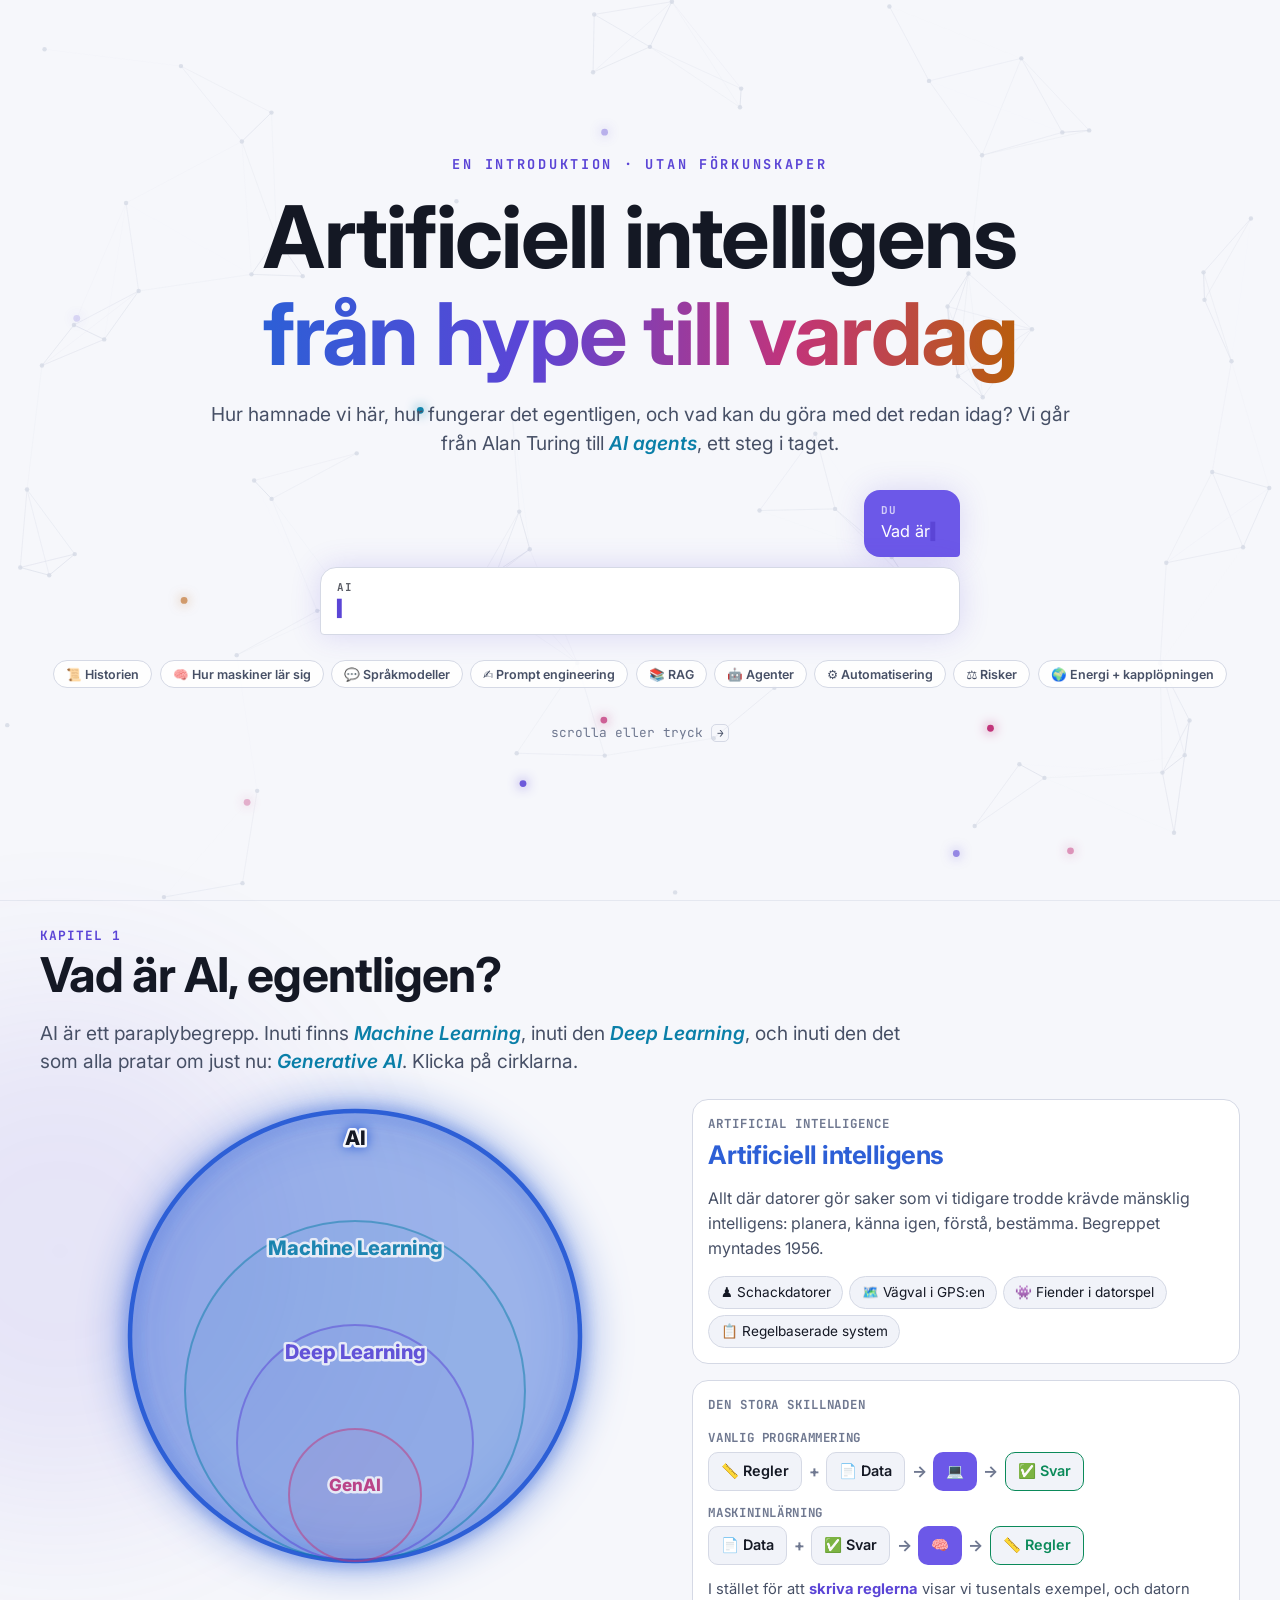
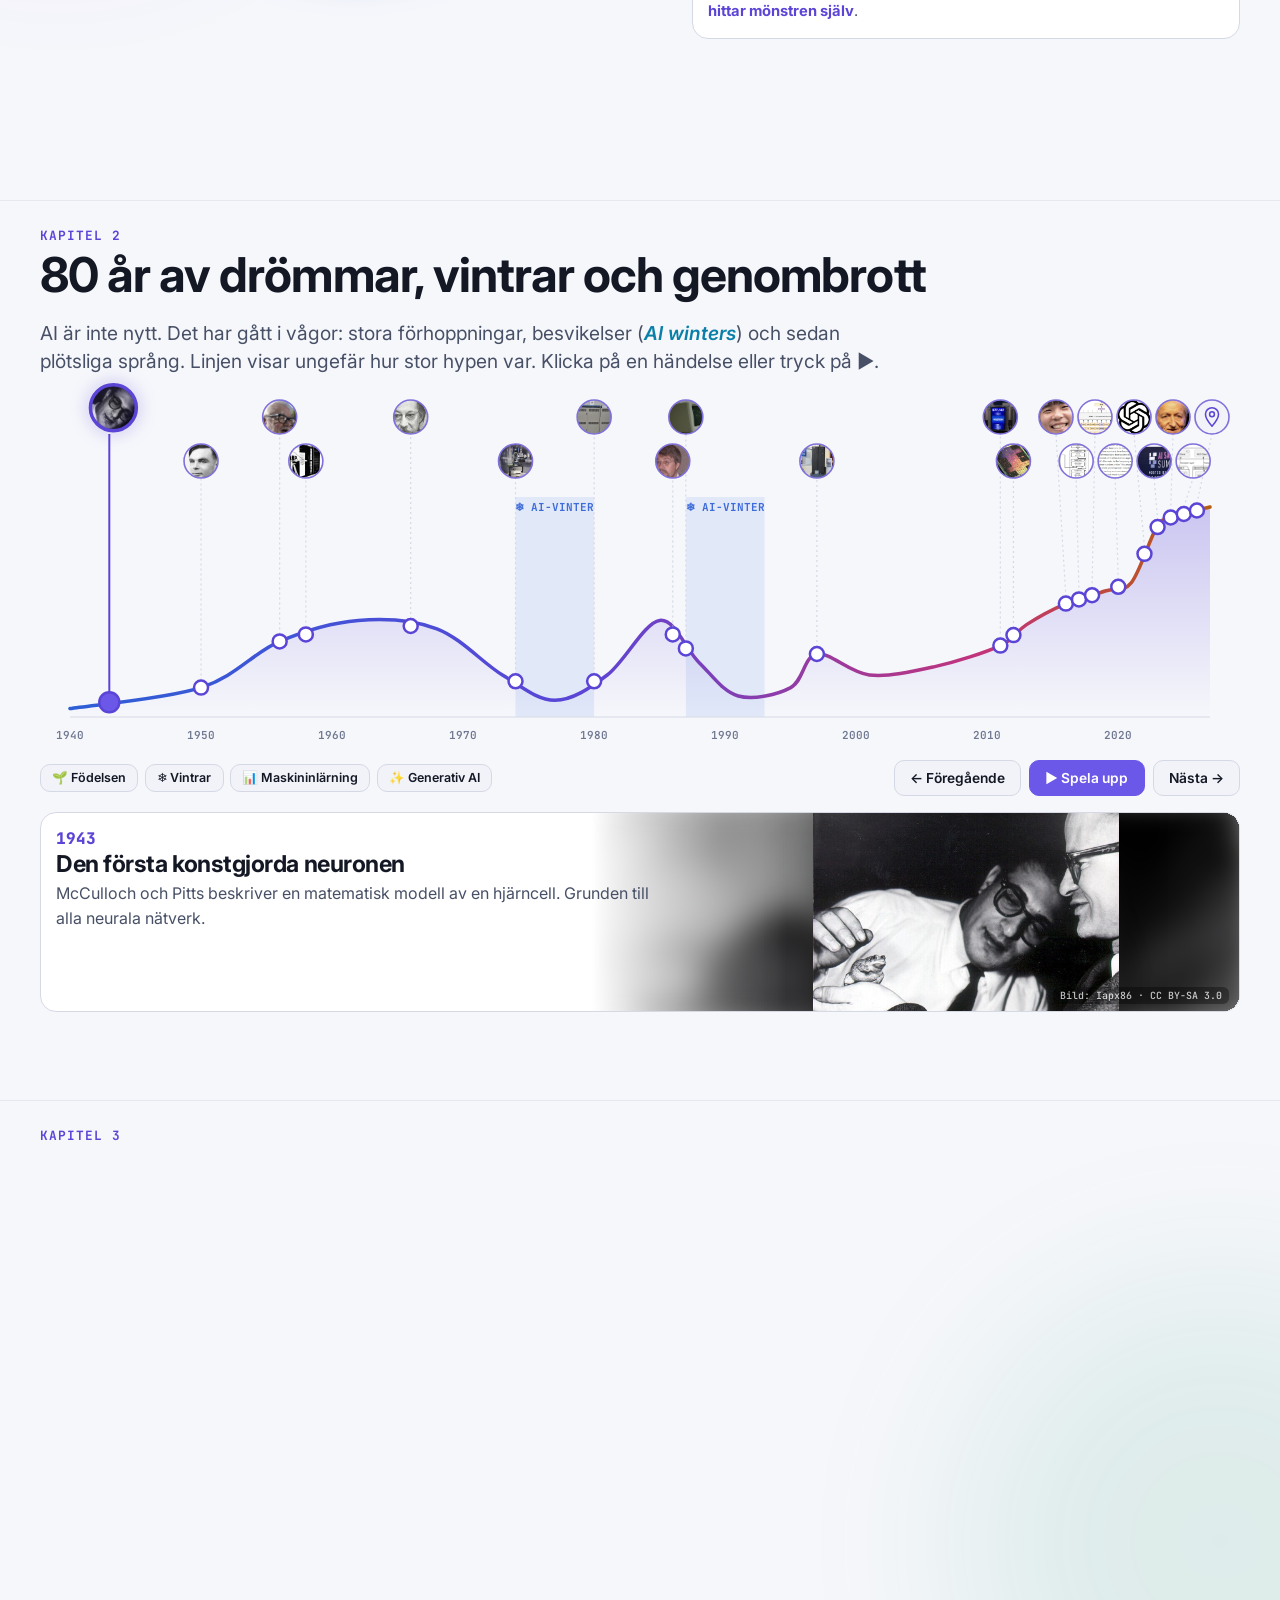
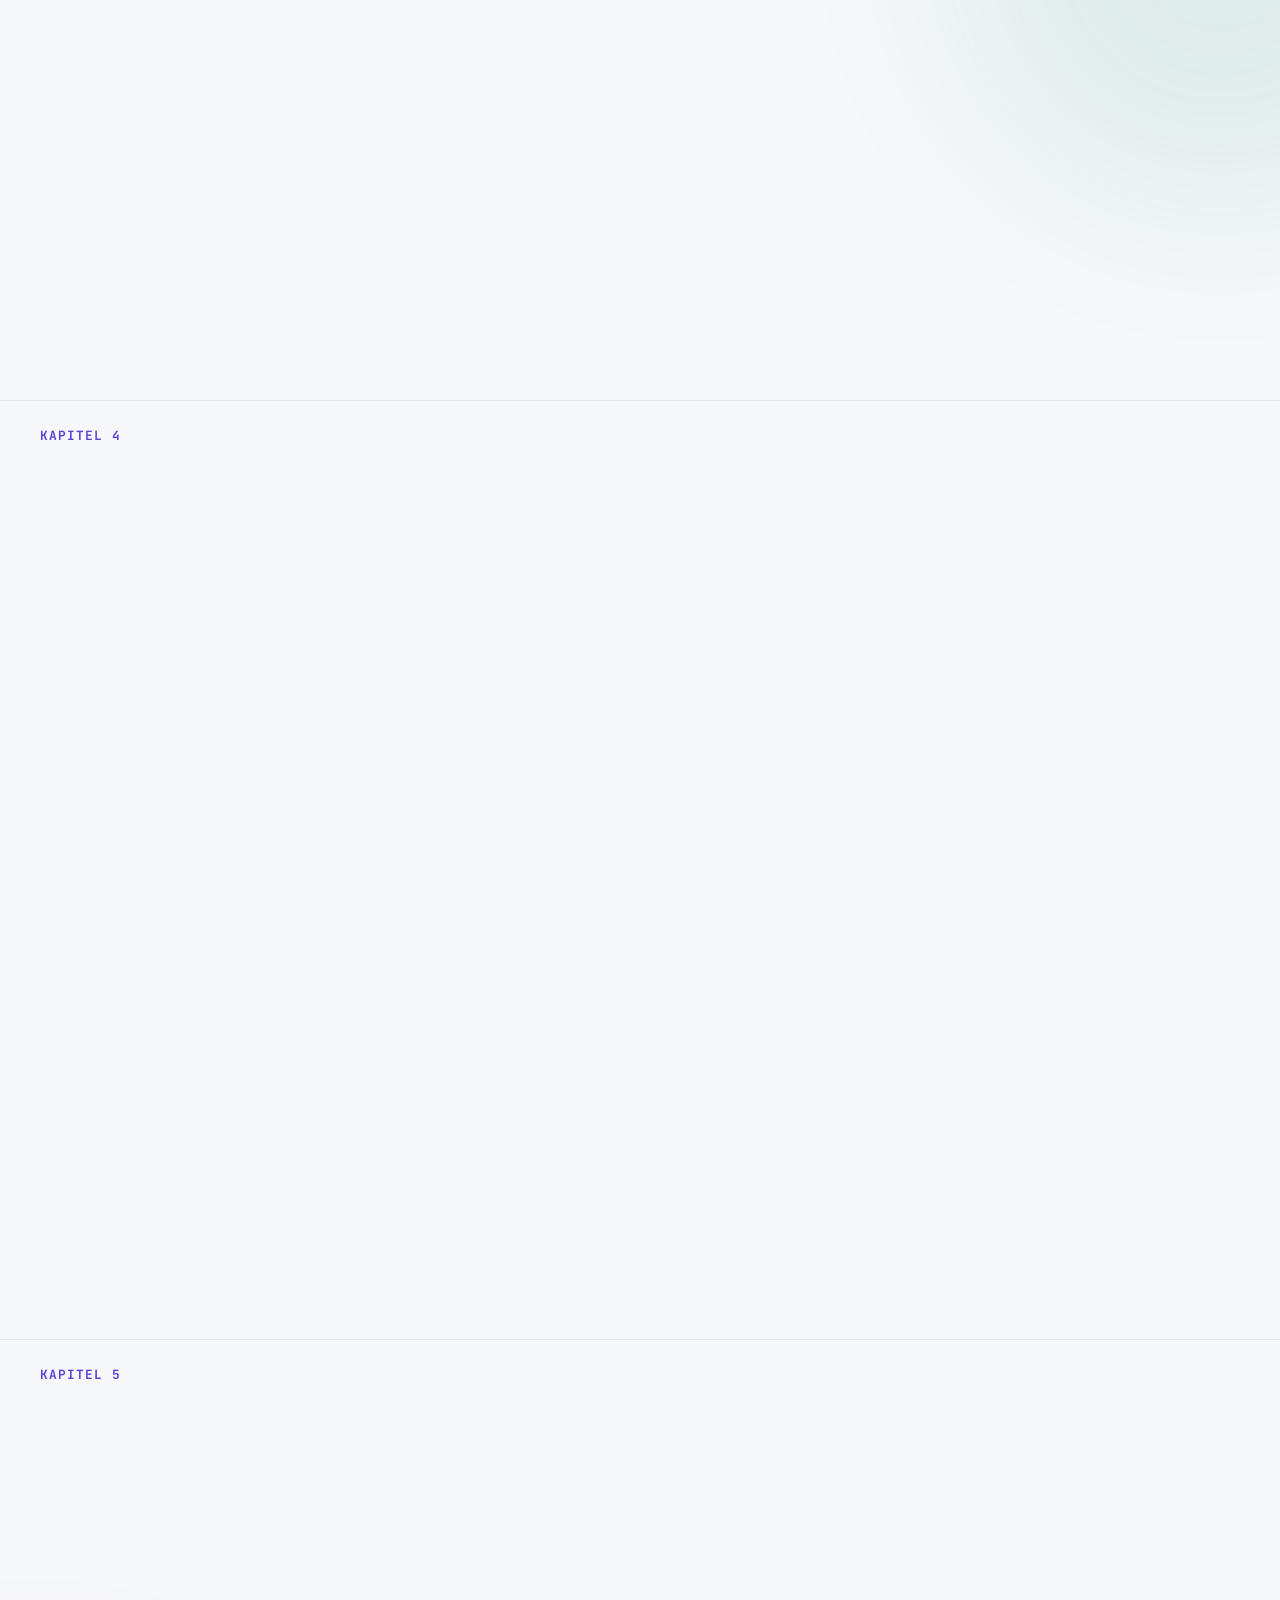
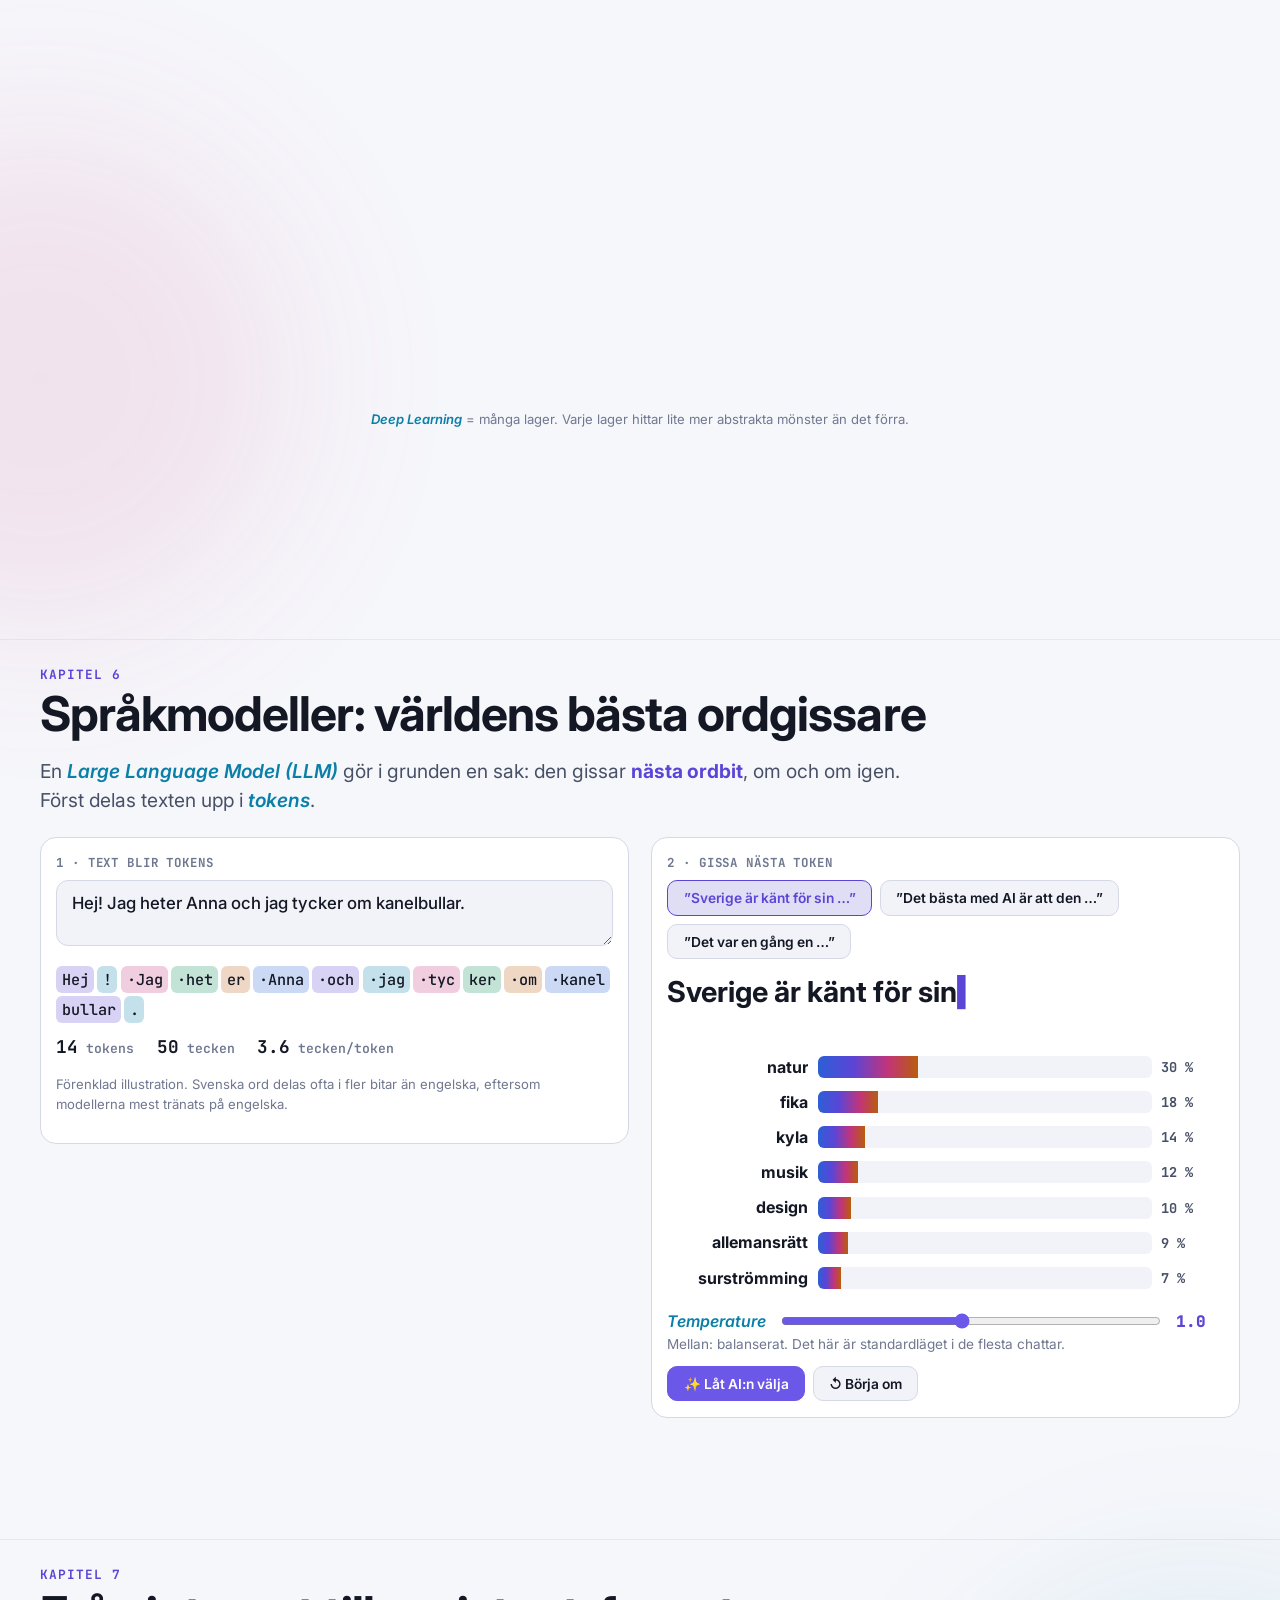
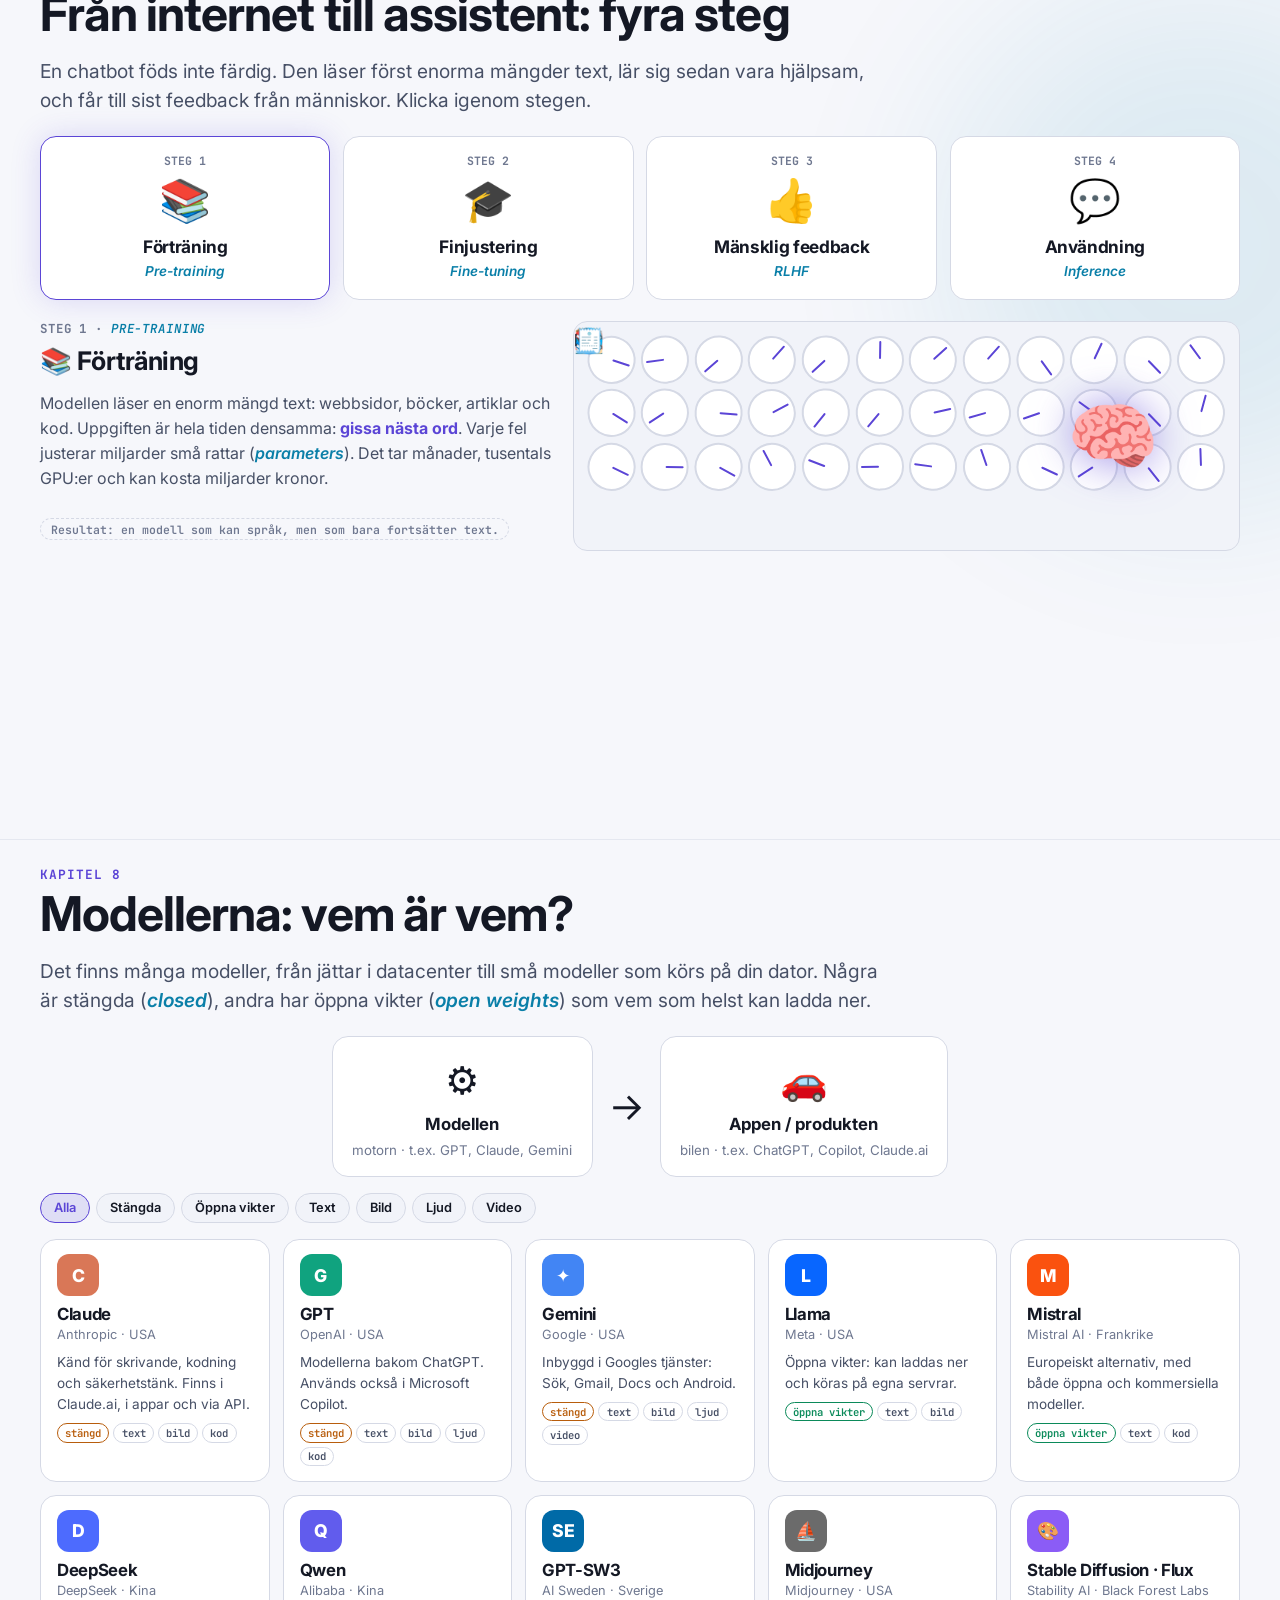
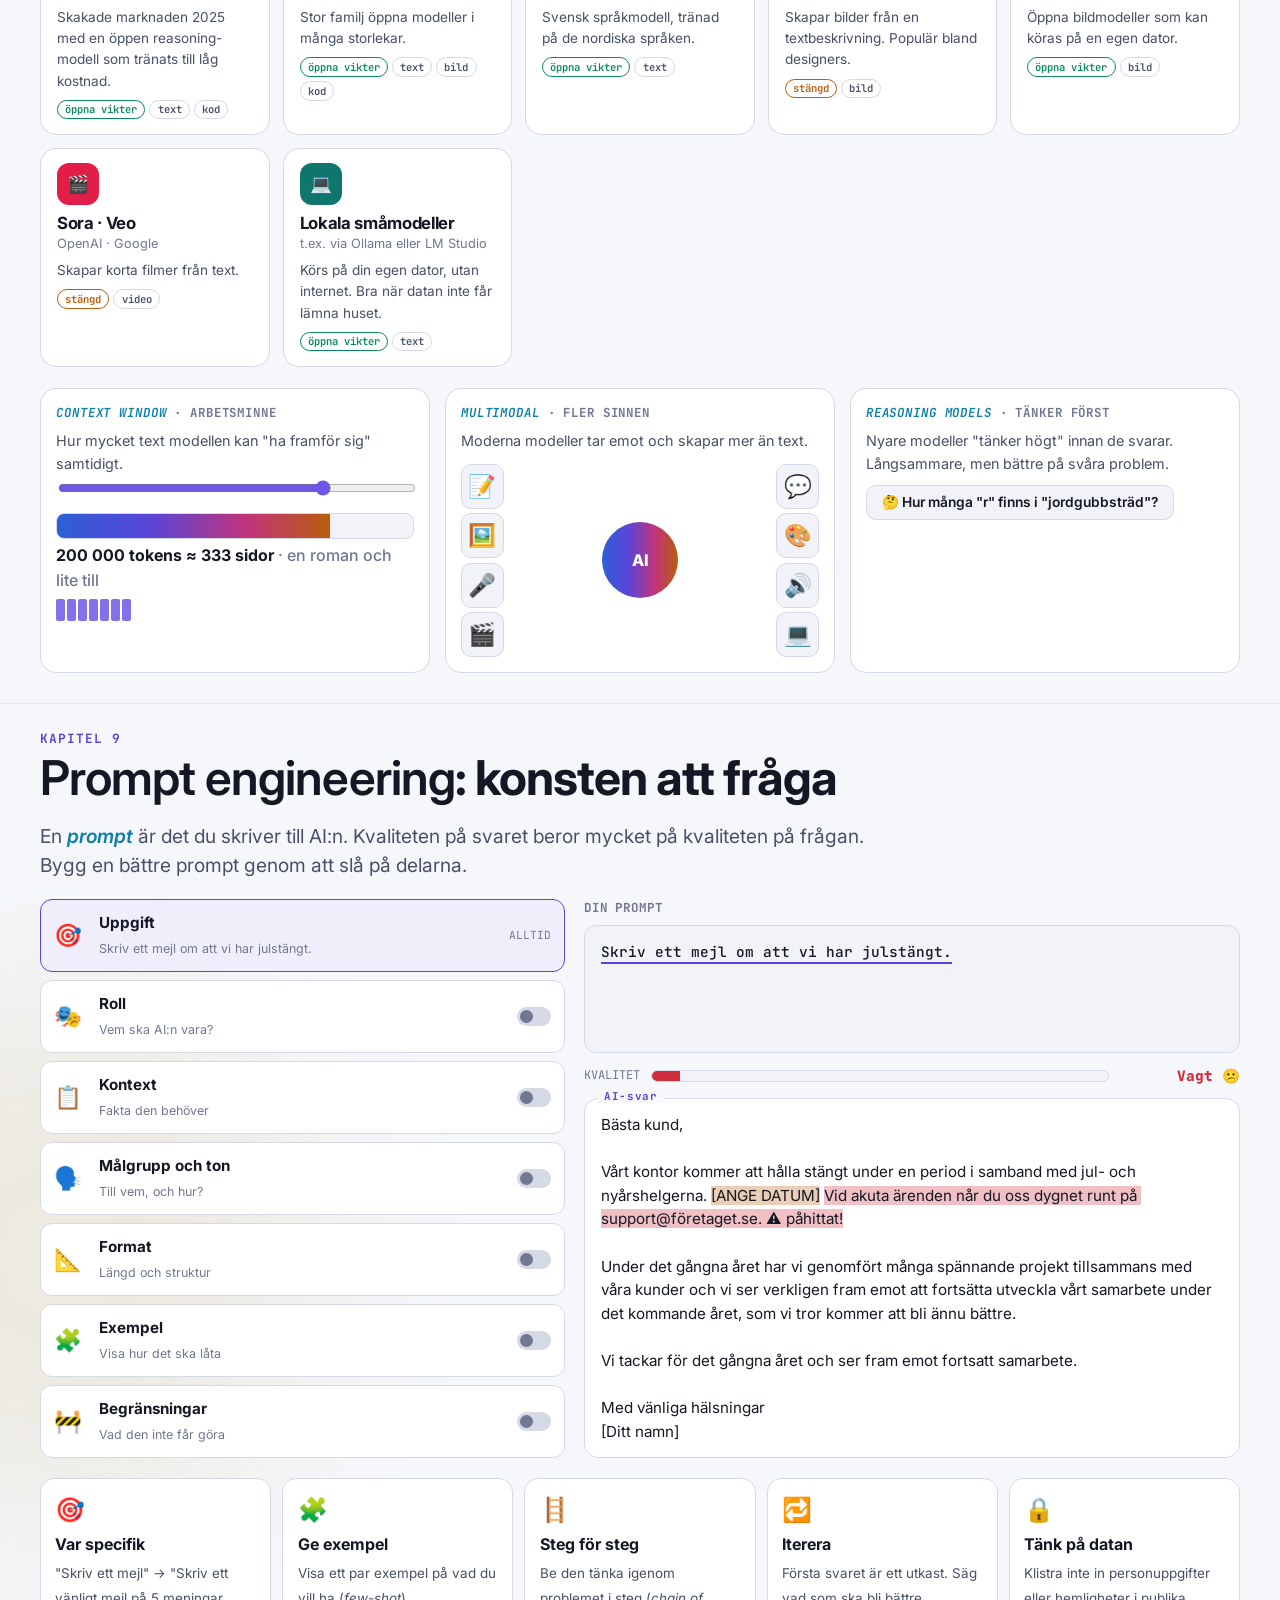
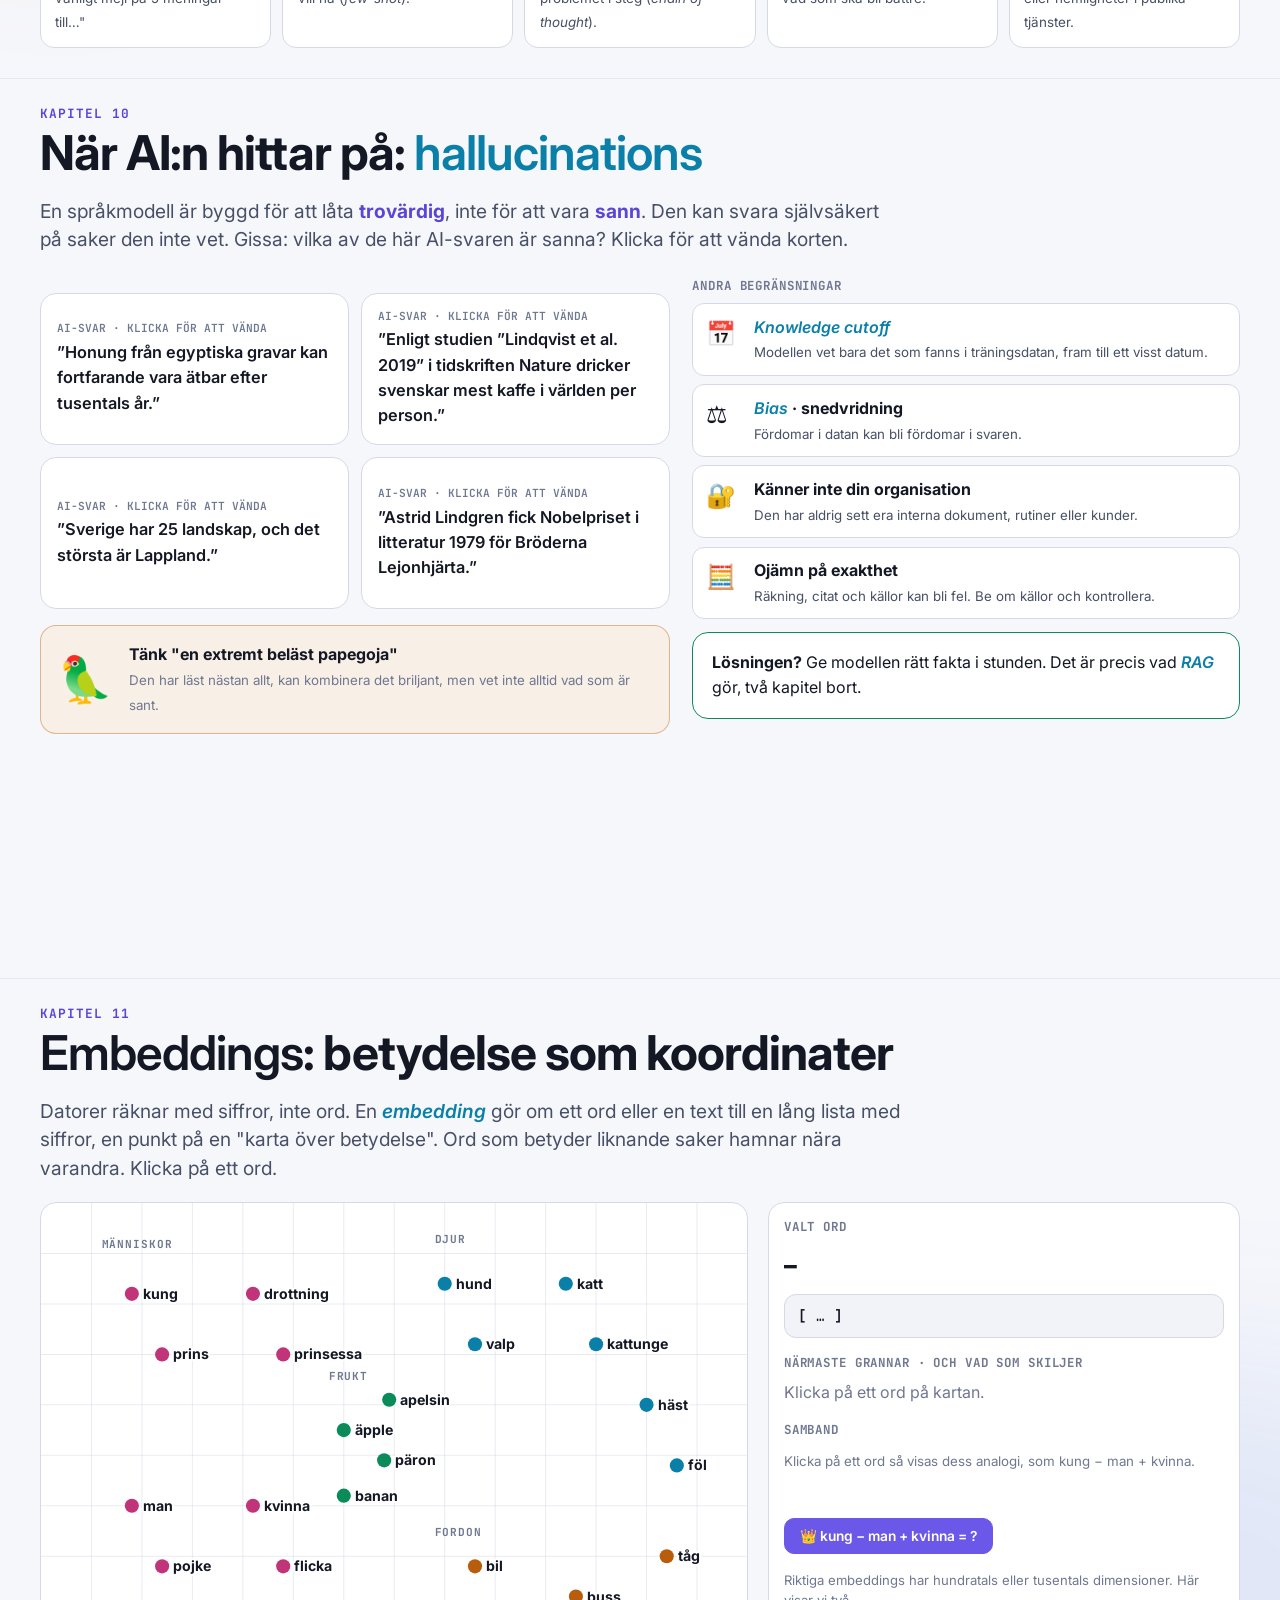
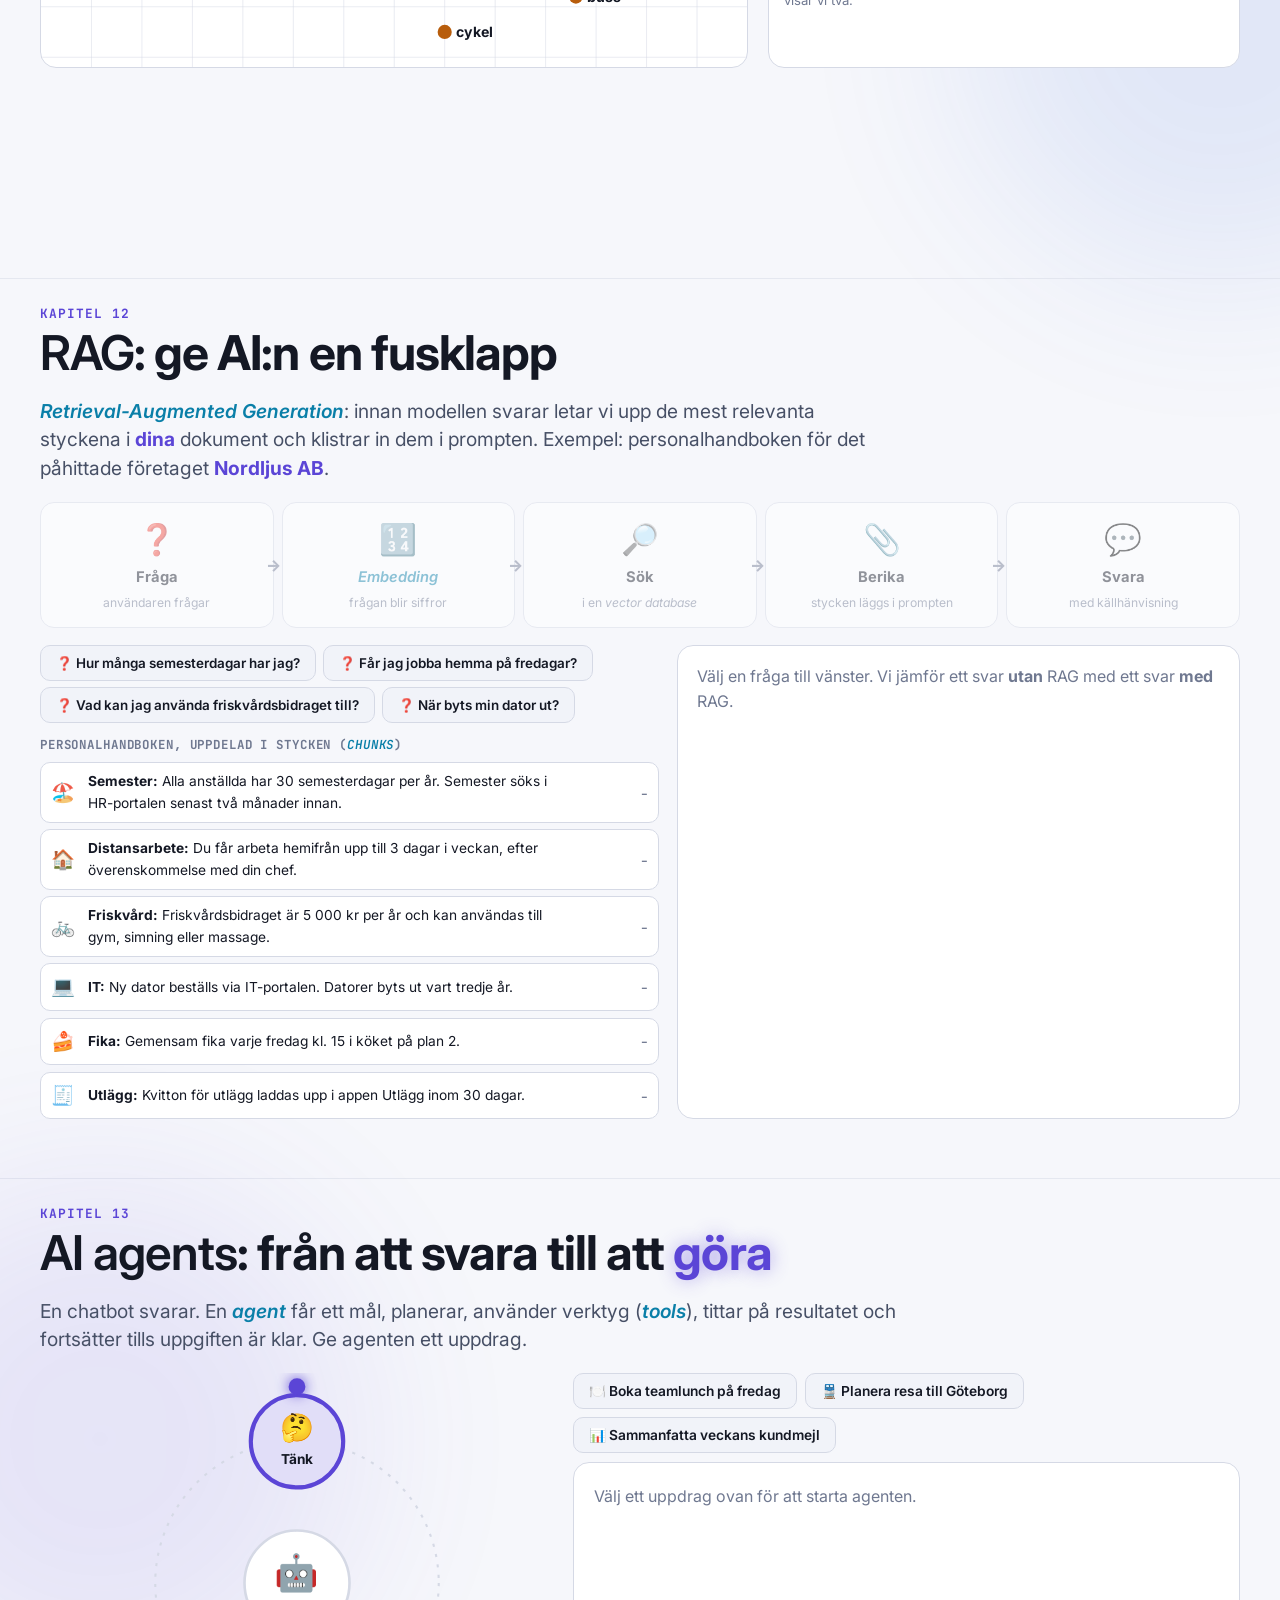
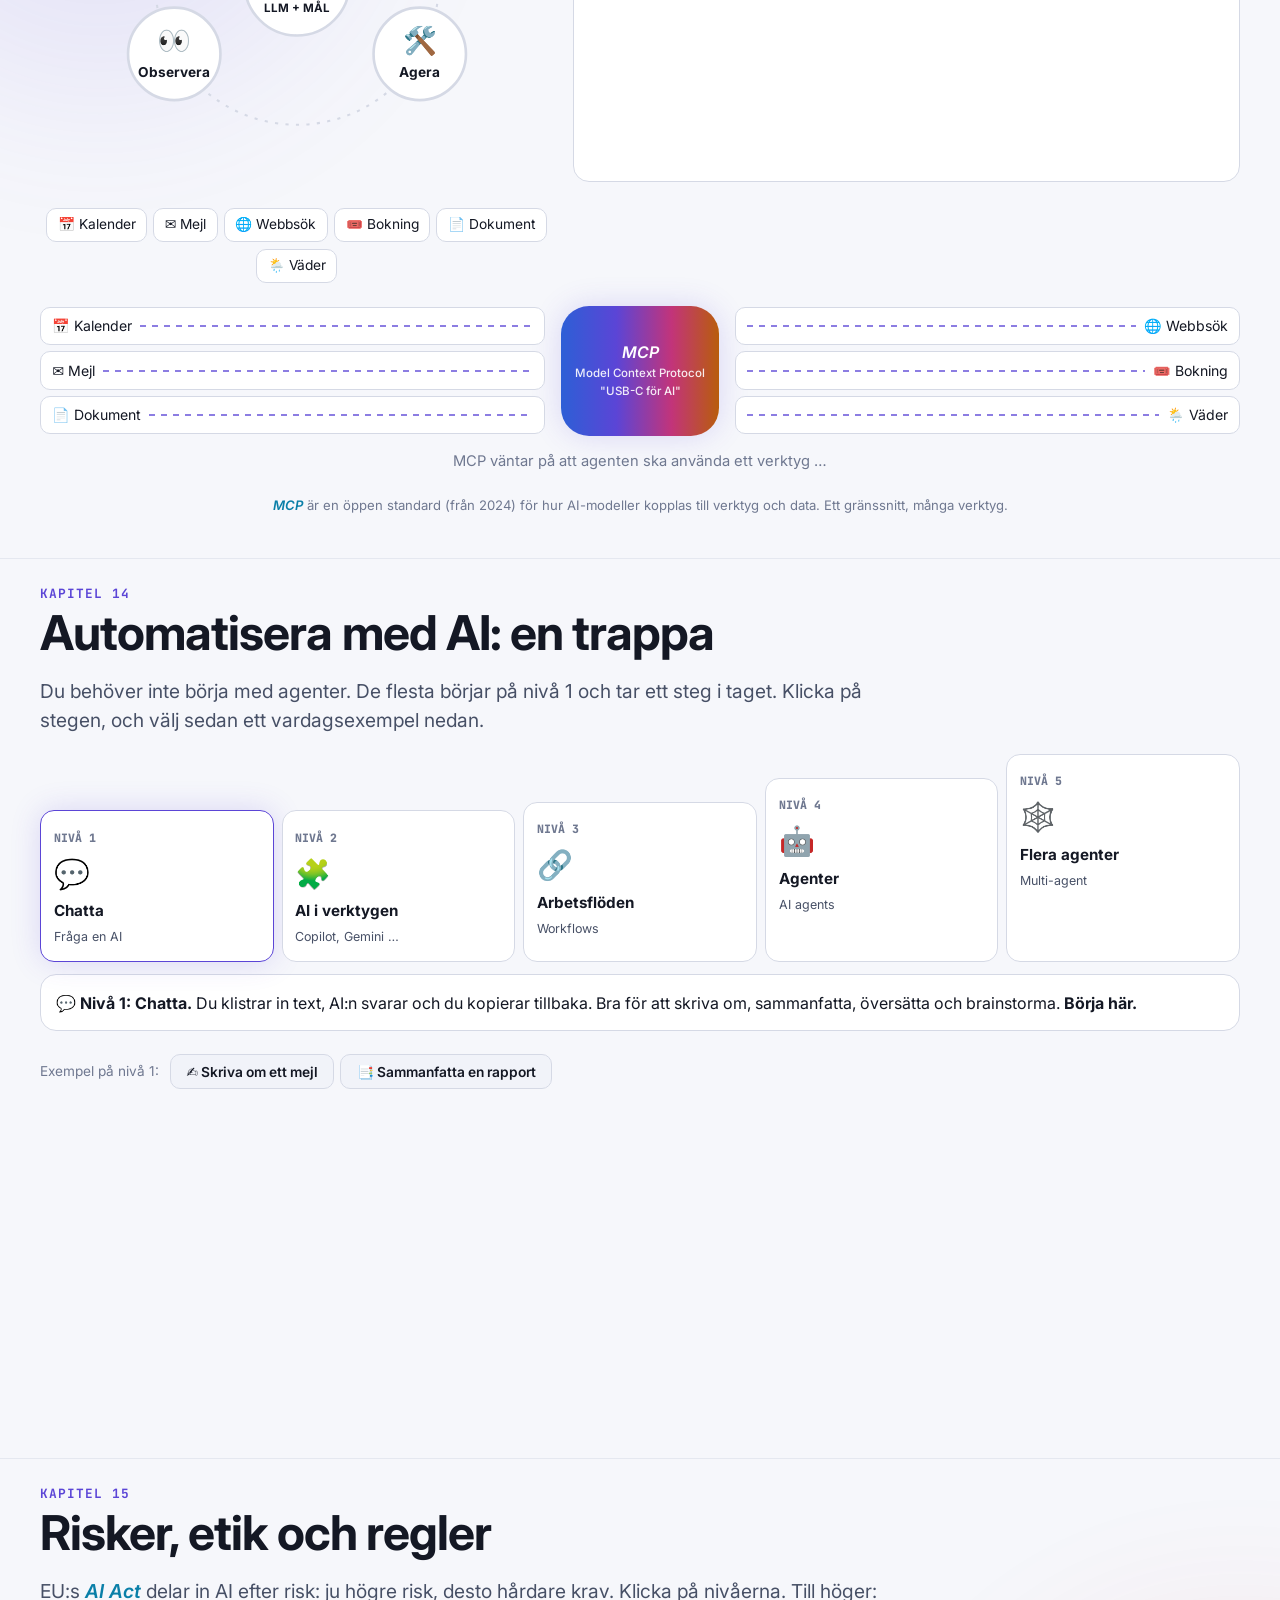
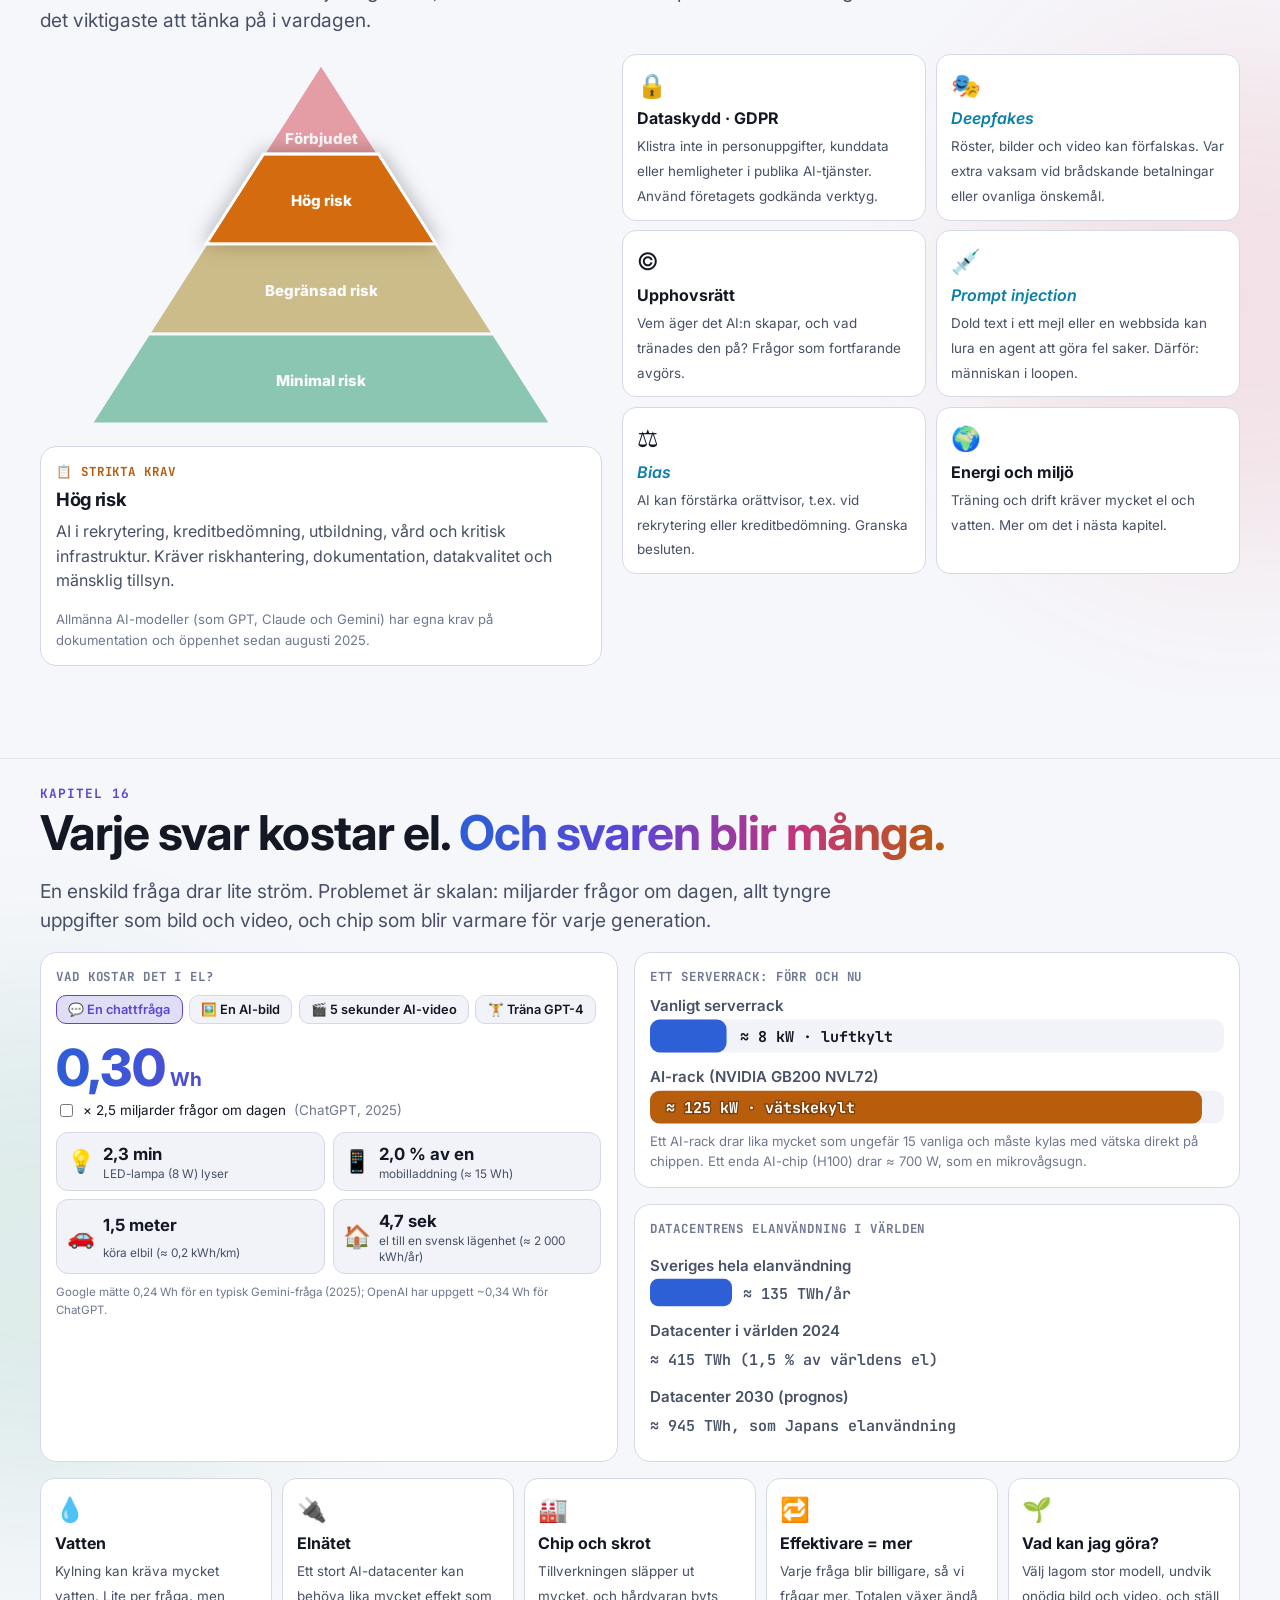
==== index.html @ 851b17df "AI for beginners · AI för nybörjare: interaktiv presentation med talk track, svenska och engelska" ====
<!doctype html>
<html lang="sv">
<head>
  <meta charset="utf-8" />
  <meta name="viewport" content="width=device-width, initial-scale=1" />
  <title>AI för nybörjare</title>
  <meta name="description" content="En interaktiv introduktion till AI på svenska: historien, maskininlärning, språkmodeller, prompt engineering, embeddings, RAG, agenter, automatisering och risker." />
  <link rel="preconnect" href="https://fonts.googleapis.com" />
  <link rel="preconnect" href="https://fonts.gstatic.com" crossorigin />
  <link href="https://fonts.googleapis.com/css2?family=Inter:wght@400;500;600;700;800;900&family=JetBrains+Mono:wght@400;500;600;700;800&display=swap" rel="stylesheet" />
  <link rel="stylesheet" href="styles.css?v=18" />
  <script src="i18n.js?v=18"></script>
  <script src="theme.js?v=18"></script>
</head>
<body>
  <nav class="nav">
    <div class="brand"><i class="dot"></i><span>AI för nybörjare</span></div>
    <div class="chapters" id="chapterNav"></div>
    <a class="btn" href="talk.html" target="ai-talk" title="Öppna talk track i ett eget fönster">🎙 Talk track</a>
    <button id="notesBtn" title="Presentatörsanteckningar (N)">Anteckningar <span class="kbd">N</span></button>
    <button data-theme-btn title="Tema">◐ System</button>
    <button class="lang-btn" data-lang-btn title="Språk">SV</button>
  </nav>
  <div class="progress" id="progress"></div>

  <!-- 0 · HERO -->
  <section class="chapter" id="hero" data-title="Start">
    <canvas id="heroCanvas" aria-hidden="true"></canvas>
    <div class="inner">
      <div class="hero-kicker reveal">En introduktion · utan förkunskaper</div>
      <h1 class="reveal d1">Artificiell intelligens<br /><span class="grad">från hype till vardag</span></h1>
      <p class="lede reveal d2">Hur hamnade vi här, hur fungerar det egentligen, och vad kan du göra med det redan idag? Vi går från Alan Turing till <span class="en">AI agents</span>, ett steg i taget.</p>
      <div class="hero-chat reveal d3" aria-live="polite">
        <div class="bubble user"><span class="who">DU</span><span id="heroQ"></span></div>
        <div class="bubble ai"><span class="who">AI</span><span id="heroA"></span></div>
      </div>
      <div class="agenda reveal d3"><span>📜 Historien</span><span>🧠 Hur maskiner lär sig</span><span>💬 Språkmodeller</span><span>✍️ Prompt engineering</span><span>📚 RAG</span><span>🤖 Agenter</span><span>⚙️ Automatisering</span><span>⚖️ Risker</span><span>🌍 Energi + kapplöpningen</span></div>
      <div class="scroll-hint">scrolla eller tryck <span class="kbd">→</span></div>
    </div>
  </section>

  <!-- 1 · VAD ÄR AI -->
  <section class="chapter" id="vad" data-title="1 · Vad är AI?">
    <div class="bg-blob" style="background:var(--accent);left:-200px;top:10%"></div>
    <div class="inner">
      <div class="chapter-num">KAPITEL 1</div>
      <h2 class="reveal">Vad är AI, egentligen?</h2>
      <p class="lede reveal d1">AI är ett paraplybegrepp. Inuti finns <span class="en">Machine Learning</span>, inuti den <span class="en">Deep Learning</span>, och inuti den det som alla pratar om just nu: <span class="en">Generative AI</span>. Klicka på cirklarna.</p>
      <div class="split">
        <div class="reveal d2"><svg class="nest-svg" id="nestSvg" viewBox="0 0 560 470" role="img" aria-label="AI, maskininlärning, djupinlärning och generativ AI som cirklar i varandra"></svg></div>
        <div class="reveal d2">
          <div class="panel nest-info" id="nestInfo"></div>
          <div class="panel" style="margin-top:1rem">
            <h4>Den stora skillnaden</h4>
            <div class="rules" id="rules">
              <div class="rule-row"><span class="lbl">Vanlig programmering</span><div class="rule-flow"><span class="chip">📏 Regler</span><span class="op">+</span><span class="chip">📄 Data</span><span class="op">→</span><span class="chip cpu">💻</span><span class="op">→</span><span class="chip out">✅ Svar</span></div></div>
              <div class="rule-row"><span class="lbl">Maskininlärning</span><div class="rule-flow"><span class="chip">📄 Data</span><span class="op">+</span><span class="chip">✅ Svar</span><span class="op">→</span><span class="chip cpu">🧠</span><span class="op">→</span><span class="chip out">📏 Regler</span></div></div>
            </div>
            <p style="margin:.8rem 0 0;font-size:.92rem">I stället för att <b class="k">skriva reglerna</b> visar vi tusentals exempel, och datorn <b class="k">hittar mönstren själv</b>.</p>
          </div>
        </div>
      </div>
    </div>
  </section>

  <!-- 2 · HISTORIEN -->
  <section class="chapter" id="historia" data-title="2 · Historien">
    <div class="inner">
      <div class="chapter-num">KAPITEL 2</div>
      <h2 class="reveal">80 år av drömmar, vintrar och genombrott</h2>
      <p class="lede reveal d1">AI är inte nytt. Det har gått i vågor: stora förhoppningar, besvikelser (<span class="en">AI winters</span>) och sedan plötsliga språng. Linjen visar ungefär hur stor hypen var. Klicka på en händelse eller tryck på ▶.</p>
      <div class="tl-wrap reveal d2">
        <svg class="tl-svg" id="tlSvg" viewBox="0 0 1200 352" role="img" aria-label="Tidslinje över AI:s historia med hype-kurva"></svg>
        <div class="tl-ctl">
          <div class="tl-eras" id="tlEras"></div>
          <div class="btn-row"><button id="tlPrev">← Föregående</button><button class="primary" id="tlPlay">▶ Spela upp</button><button id="tlNext">Nästa →</button></div>
        </div>
        <div class="panel tl-card" id="tlCard"></div>
      </div>
    </div>
  </section>

  <!-- 3 · VARFÖR NU -->
  <section class="chapter" id="varfor" data-title="3 · Varför nu?">
    <div class="bg-blob" style="background:var(--green);right:-200px;top:20%"></div>
    <div class="inner">
      <div class="chapter-num">KAPITEL 3</div>
      <h2 class="reveal">Varför exploderade AI-fältet just nu?</h2>
      <p class="lede reveal d1">Idéerna fanns redan på 1950-talet. Det som saknades var tre ingredienser, och runt 2012–2022 kom alla tre på plats samtidigt.</p>
      <div class="ingr">
        <div class="panel reveal d1"><svg id="ingData" viewBox="0 0 300 150"></svg><h3>📚 Data</h3><p>Internet gav oss biljoner ord, miljarder bilder och filmer att lära av.</p><div class="stat" data-count="5000000000" data-suffix="+">0<small>människor online i världen (ungefär)</small></div></div>
        <div class="panel reveal d2"><svg id="ingGpu" viewBox="0 0 300 150"></svg><h3>⚡ Beräkningskraft</h3><p><span class="en">GPU</span>:er, gjorda för datorspel, visade sig perfekta för att träna neurala nätverk.</p><div class="stat" data-count="1000000" data-prefix="×" >0<small>mer datorkraft i de största träningarna än för 15 år sedan (storleksordning)</small></div></div>
        <div class="panel reveal d3"><svg id="ingAlgo" viewBox="0 0 300 150"></svg><h3>💡 Algoritmer</h3><p>2017 kom <span class="en">Transformer</span>: en arkitektur som läser hela texten på en gång och förstår sammanhang.</p><div class="stat" data-count="175000000000" >0<small>parametrar i GPT-3 (2020)</small></div></div>
      </div>
      <div class="recipe reveal d3" id="recipe">
        <span class="ing" style="border-color:var(--cyan);color:var(--cyan)">📚 Data</span><span class="eq">+</span>
        <span class="ing" style="border-color:var(--green);color:var(--green)">⚡ GPU</span><span class="eq">+</span>
        <span class="ing" style="border-color:var(--orange);color:var(--orange)">💡 Transformer</span><span class="eq">=</span>
        <span class="res">✨ ChatGPT-ögonblicket</span>
        <button id="mixBtn" class="primary">Blanda</button>
      </div>
    </div>
  </section>

  <!-- 4 · HUR LÄR SIG EN MASKIN -->
  <section class="chapter" id="lara" data-title="4 · Hur lär sig en maskin?">
    <div class="inner">
      <div class="chapter-num">KAPITEL 4</div>
      <h2 class="reveal">Hur lär sig en maskin?</h2>
      <p class="lede reveal d1">Testa själv. Varje prick är ett djur: hur tungt det är och hur gärna det apporterar. Tryck <b class="k">Träna</b> och se hur modellen gissar, mäter felet och justerar sig, om och om igen. Det kallas <span class="en">training</span>.</p>
      <div class="learn reveal d2">
        <div>
          <canvas id="learnCanvas" width="880" height="605" aria-label="Klicka för att lägga till djur"></canvas>
          <div class="btn-row" style="margin-top:.6rem">
            <span class="dim" style="font-size:.85rem">Klicka i rutan för att lägga till:</span>
            <button id="addCat" class="on">🐱 Katt</button><button id="addDog">🐶 Hund</button>
            <button id="trainBtn" class="primary">▶ Träna</button><button id="learnReset">↺ Nollställ</button>
          </div>
        </div>
        <div class="panel">
          <h4>Så lär sig modellen</h4>
          <ol class="steps-list" id="learnSteps">
            <li>Gissa en linje (slumpmässigt)</li>
            <li>Räkna hur fel den har (<span class="en">loss</span>)</li>
            <li>Justera lite åt rätt håll</li>
            <li>Upprepa tusentals gånger</li>
          </ol>
          <div class="meters">
            <div class="meter"><b id="mEpoch">0</b><span>Varv (<i>epochs</i>)</span></div>
            <div class="meter"><b id="mAcc">–</b><span>Träffsäkerhet</span></div>
            <div class="meter"><b id="mLoss">–</b><span>Fel (<i>loss</i>)</span></div>
          </div>
          <div class="guess" id="learnGuess">Håll musen över rutan när modellen är tränad.</div>
          <p style="font-size:.9rem;margin-bottom:0">Det här är exakt samma princip som i ChatGPT, bara med <b class="k">två</b> rattar i stället för <b class="k">hundratals miljarder</b>.</p>
          <div class="learn-net">
            <h4>Inuti ett neuralt nätverk</h4>
            <svg id="learnNet" viewBox="0 0 440 200" role="img" aria-label="Neuralt nätverk där kopplingarna lyser upp lager för lager under träningen"></svg>
            <div class="ln-cap" id="learnNetCap"></div>
            <p class="foot" style="margin:.3rem 0 0">Vår modell har två rattar. Ett riktigt nätverk har lager på lager av dem, och vid <b class="k">varje varv</b> tänds kopplingarna: först <span style="color:var(--accent)">framåt</span> (gissa), sedan <span style="color:var(--orange)">bakåt</span> (justera).</p>
          </div>
        </div>
      </div>
    </div>
  </section>

  <!-- 5 · NEURALA NÄTVERK -->
  <section class="chapter" id="natverk" data-title="5 · Neurala nätverk">
    <div class="bg-blob" style="background:var(--pink);left:-220px;bottom:0"></div>
    <div class="inner">
      <div class="chapter-num">KAPITEL 5</div>
      <h2 class="reveal">Neurala nätverk: inspirerade av hjärnan</h2>
      <p class="lede reveal d1">Ett <span class="en">neural network</span> är lager av enkla "neuroner" som skickar signaler vidare. Varje koppling har en vikt (<span class="en">weight</span>), som en volymratt. Slå på egenskaper till vänster och se signalen flöda.</p>
      <div class="nn reveal d2">
        <div class="nn-in" id="nnIn"></div>
        <svg id="nnSvg" viewBox="0 0 520 360" role="img" aria-label="Neuralt nätverk med indata, dolt lager och utdata"></svg>
        <div class="nn-out panel" id="nnOut">
          <div class="lab">🐱 Katt</div><div class="bar"><i style="background:var(--pink)"></i><span id="pCat">50 %</span></div>
          <div class="lab">🐶 Hund</div><div class="bar"><i style="background:var(--cyan)"></i><span id="pDog">50 %</span></div>
          <small class="dim">Utdata = sannolikheter, inte säkerhet.</small>
        </div>
      </div>
      <div class="layers-strip reveal d3">
        <div class="ly"><span class="e">🖼️</span>Pixlar</div><span class="ar">→</span>
        <div class="ly"><span class="e">〰️</span>Kanter</div><span class="ar">→</span>
        <div class="ly"><span class="e">🔺</span>Former</div><span class="ar">→</span>
        <div class="ly"><span class="e">👂</span>Öron, ögon</div><span class="ar">→</span>
        <div class="ly" style="border-color:var(--accent)"><span class="e">🐱</span>"Katt!"</div>
      </div>
      <p class="foot" style="text-align:center"><span class="en">Deep Learning</span> = många lager. Varje lager hittar lite mer abstrakta mönster än det förra.</p>
    </div>
  </section>

  <!-- 6 · SPRÅKMODELLER -->
  <section class="chapter" id="llm" data-title="6 · Språkmodeller">
    <div class="inner">
      <div class="chapter-num">KAPITEL 6</div>
      <h2 class="reveal">Språkmodeller: världens bästa ordgissare</h2>
      <p class="lede reveal d1">En <span class="en">Large Language Model (LLM)</span> gör i grunden en sak: den gissar <b class="k">nästa ordbit</b>, om och om igen. Först delas texten upp i <span class="en">tokens</span>.</p>
      <div class="split even">
        <div class="panel reveal d2">
          <h4>1 · Text blir tokens</h4>
          <textarea class="tok-in" id="tokIn" rows="2" spellcheck="false">Hej! Jag heter Anna och jag tycker om kanelbullar.</textarea>
          <div class="tokens" id="tokOut"></div>
          <div class="tok-stats"><span><b id="tokN">0</b> tokens</span><span><b id="tokC">0</b> tecken</span><span><b id="tokR">0</b> tecken/token</span></div>
          <p class="foot">Förenklad illustration. Svenska ord delas ofta i fler bitar än engelska, eftersom modellerna mest tränats på engelska.</p>
        </div>
        <div class="panel reveal d3">
          <h4>2 · Gissa nästa token</h4>
          <div class="btn-row" id="npStarts"></div>
          <div class="np-sentence" id="npSent" style="margin-top:.8rem"></div>
          <div class="np-bars" id="npBars"></div>
          <div class="slider-row">
            <label for="npTemp"><span class="en">Temperature</span></label>
            <input type="range" id="npTemp" min="0.1" max="2" step="0.1" value="1" />
            <span class="val" id="npTempV">1.0</span>
          </div>
          <div class="temp-hint" id="npTempHint"></div>
          <div class="btn-row" style="margin-top:.7rem"><button class="primary" id="npGen">✨ Låt AI:n välja</button><button id="npReset">↺ Börja om</button></div>
        </div>
      </div>
    </div>
  </section>

  <!-- 7 · TRÄNING -->
  <section class="chapter" id="traning" data-title="7 · Så tränas en LLM">
    <div class="bg-blob" style="background:var(--cyan);right:-180px;top:5%"></div>
    <div class="inner">
      <div class="chapter-num">KAPITEL 7</div>
      <h2 class="reveal">Från internet till assistent: fyra steg</h2>
      <p class="lede reveal d1">En chatbot föds inte färdig. Den läser först enorma mängder text, lär sig sedan vara hjälpsam, och får till sist feedback från människor. Klicka igenom stegen.</p>
      <div class="stages reveal d2" id="stages"></div>
      <div class="stage-detail reveal d3">
        <div id="stageText"></div>
        <div class="stage-viz" id="stageViz"></div>
      </div>
    </div>
  </section>

  <!-- 8 · MODELLER -->
  <section class="chapter" id="modeller" data-title="8 · Modeller">
    <div class="inner">
      <div class="chapter-num">KAPITEL 8</div>
      <h2 class="reveal">Modellerna: vem är vem?</h2>
      <p class="lede reveal d1">Det finns många modeller, från jättar i datacenter till små modeller som körs på din dator. Några är stängda (<span class="en">closed</span>), andra har öppna vikter (<span class="en">open weights</span>) som vem som helst kan ladda ner.</p>
      <div class="mva reveal d1">
        <div class="side"><div class="e">⚙️</div><b>Modellen</b><small>motorn · t.ex. GPT, Claude, Gemini</small></div>
        <div class="big-emoji">→</div>
        <div class="side"><div class="e">🚗</div><b>Appen / produkten</b><small>bilen · t.ex. ChatGPT, Copilot, Claude.ai</small></div>
      </div>
      <div class="filters reveal d2" id="mFilters"></div>
      <div class="models reveal d2" id="models"></div>
      <div class="concepts reveal d3">
        <div class="panel">
          <h4><span class="en">Context window</span> · arbetsminne</h4>
          <p style="font-size:.9rem;margin:.2rem 0">Hur mycket text modellen kan "ha framför sig" samtidigt.</p>
          <input type="range" id="ctxR" min="0" max="5" step="1" value="3" style="width:100%;accent-color:var(--accent-fill)" />
          <div class="ctx-bar"><i id="ctxBar"></i></div>
          <div style="font-weight:700" id="ctxTxt"></div>
          <div class="books" id="ctxBooks"></div>
        </div>
        <div class="panel">
          <h4><span class="en">Multimodal</span> · fler sinnen</h4>
          <p style="font-size:.9rem;margin:.2rem 0">Moderna modeller tar emot och skapar mer än text.</p>
          <div class="mm-row">
            <div class="io"><span>📝</span><span>🖼️</span><span>🎤</span><span>🎬</span></div>
            <div class="mm-core">AI</div>
            <div class="io"><span>💬</span><span>🎨</span><span>🔊</span><span>💻</span></div>
          </div>
        </div>
        <div class="panel">
          <h4><span class="en">Reasoning models</span> · tänker först</h4>
          <p style="font-size:.9rem;margin:.2rem 0">Nyare modeller "tänker högt" innan de svarar. Långsammare, men bättre på svåra problem.</p>
          <button id="thinkBtn" style="margin-top:.4rem">🤔 Hur många "r" finns i "jordgubbsträd"?</button>
          <div class="think-steps" id="thinkSteps"></div>
        </div>
      </div>
    </div>
  </section>

  <!-- 9 · PROMPT ENGINEERING -->
  <section class="chapter" id="prompt" data-title="9 · Prompt engineering">
    <div class="bg-blob" style="background:var(--yellow);left:-200px;top:30%"></div>
    <div class="inner">
      <div class="chapter-num">KAPITEL 9</div>
      <h2 class="reveal"><span class="en" style="font-style:normal;color:inherit">Prompt engineering</span>: konsten att fråga</h2>
      <p class="lede reveal d1">En <span class="en">prompt</span> är det du skriver till AI:n. Kvaliteten på svaret beror mycket på kvaliteten på frågan. Bygg en bättre prompt genom att slå på delarna.</p>
      <div class="pb reveal d2">
        <div class="pb-parts" id="pbParts"></div>
        <div>
          <h4>Din prompt</h4>
          <div class="pb-prompt" id="pbPrompt"></div>
          <div class="q-meter"><span class="dim mono" style="font-size:.75rem">KVALITET</span><div class="t"><i id="pbQ"></i></div><b id="pbQt"></b></div>
          <div class="pb-answer" id="pbAns"></div>
        </div>
      </div>
      <div class="tips reveal d3">
        <div class="tip"><div class="e">🎯</div><b>Var specifik</b><small>"Skriv ett mejl" → "Skriv ett vänligt mejl på 5 meningar till…"</small></div>
        <div class="tip"><div class="e">🧩</div><b>Ge exempel</b><small>Visa ett par exempel på vad du vill ha (<i>few-shot</i>).</small></div>
        <div class="tip"><div class="e">🪜</div><b>Steg för steg</b><small>Be den tänka igenom problemet i steg (<i>chain of thought</i>).</small></div>
        <div class="tip"><div class="e">🔁</div><b>Iterera</b><small>Första svaret är ett utkast. Säg vad som ska bli bättre.</small></div>
        <div class="tip"><div class="e">🔒</div><b>Tänk på datan</b><small>Klistra inte in personuppgifter eller hemligheter i publika tjänster.</small></div>
      </div>
    </div>
  </section>

  <!-- 10 · HALLUCINATIONER -->
  <section class="chapter" id="hallucination" data-title="10 · Hallucinationer">
    <div class="inner">
      <div class="chapter-num">KAPITEL 10</div>
      <h2 class="reveal">När AI:n hittar på: <span class="en" style="font-style:normal">hallucinations</span></h2>
      <p class="lede reveal d1">En språkmodell är byggd för att låta <b class="k">trovärdig</b>, inte för att vara <b class="k">sann</b>. Den kan svara självsäkert på saker den inte vet. Gissa: vilka av de här AI-svaren är sanna? Klicka för att vända korten.</p>
      <div class="split">
        <div class="reveal d2"><div class="quiz" id="quiz"></div>
          <div class="parrot"><span class="e">🦜</span><div><b>Tänk "en extremt beläst papegoja"</b><br /><small class="dim">Den har läst nästan allt, kan kombinera det briljant, men vet inte alltid vad som är sant.</small></div></div>
        </div>
        <div class="reveal d3">
          <h4>Andra begränsningar</h4>
          <div class="limits">
            <div class="limit"><span class="e">📅</span><div><b><span class="en">Knowledge cutoff</span></b><small>Modellen vet bara det som fanns i träningsdatan, fram till ett visst datum.</small></div></div>
            <div class="limit"><span class="e">⚖️</span><div><b><span class="en">Bias</span> · snedvridning</b><small>Fördomar i datan kan bli fördomar i svaren.</small></div></div>
            <div class="limit"><span class="e">🔐</span><div><b>Känner inte din organisation</b><small>Den har aldrig sett era interna dokument, rutiner eller kunder.</small></div></div>
            <div class="limit"><span class="e">🧮</span><div><b>Ojämn på exakthet</b><small>Räkning, citat och källor kan bli fel. Be om källor och kontrollera.</small></div></div>
          </div>
          <div class="box" style="margin-top:.8rem;border-color:var(--green)"><b>Lösningen?</b> Ge modellen rätt fakta i stunden. Det är precis vad <span class="en">RAG</span> gör, två kapitel bort.</div>
        </div>
      </div>
    </div>
  </section>

  <!-- 11 · EMBEDDINGS -->
  <section class="chapter" id="embeddings" data-title="11 · Embeddings">
    <div class="bg-blob" style="background:var(--blue);right:-200px;bottom:0"></div>
    <div class="inner">
      <div class="chapter-num">KAPITEL 11</div>
      <h2 class="reveal"><span class="en" style="font-style:normal;color:inherit">Embeddings</span>: betydelse som koordinater</h2>
      <p class="lede reveal d1">Datorer räknar med siffror, inte ord. En <span class="en">embedding</span> gör om ett ord eller en text till en lång lista med siffror, en punkt på en "karta över betydelse". Ord som betyder liknande saker hamnar nära varandra. Klicka på ett ord.</p>
      <div class="emb reveal d2">
        <svg id="embSvg" viewBox="0 0 700 460" role="img" aria-label="Karta över ord där liknande ord ligger nära varandra"></svg>
        <div class="panel">
          <h4>Valt ord</h4>
          <div style="font-size:1.6rem;font-weight:800" id="embWord">–</div>
          <div class="vec-out" id="embVec">[ … ]</div>
          <h4 style="margin-top:1rem">Närmaste grannar · och vad som skiljer</h4>
          <div id="embNb" class="dim">Klicka på ett ord på kartan.</div>
          <h4 style="margin-top:1rem">Samband</h4>
          <div id="embAn" class="an-box"><small class="dim">Klicka på ett ord så visas dess analogi, som kung − man + kvinna.</small></div>
          <button id="embMath" style="margin-top:1rem" class="primary">👑 kung − man + kvinna = ?</button>
          <p class="foot">Riktiga embeddings har hundratals eller tusentals dimensioner. Här visar vi två.</p>
        </div>
      </div>
    </div>
  </section>

  <!-- 12 · RAG -->
  <section class="chapter" id="rag" data-title="12 · RAG">
    <div class="inner">
      <div class="chapter-num">KAPITEL 12</div>
      <h2 class="reveal"><span class="en" style="font-style:normal;color:inherit">RAG</span>: ge AI:n en fusklapp</h2>
      <p class="lede reveal d1"><span class="en">Retrieval-Augmented Generation</span>: innan modellen svarar letar vi upp de mest relevanta styckena i <b class="k">dina</b> dokument och klistrar in dem i prompten. Exempel: personalhandboken för det påhittade företaget <b class="k">Nordljus AB</b>.</p>
      <div class="rag-flow reveal d2" id="ragFlow">
        <div class="rag-step"><div class="e">❓</div><b>Fråga</b><small>användaren frågar</small></div>
        <div class="rag-step"><div class="e">🔢</div><b><span class="en">Embedding</span></b><small>frågan blir siffror</small></div>
        <div class="rag-step"><div class="e">🔎</div><b>Sök</b><small>i en <i>vector database</i></small></div>
        <div class="rag-step"><div class="e">📎</div><b>Berika</b><small>stycken läggs i prompten</small></div>
        <div class="rag-step"><div class="e">💬</div><b>Svara</b><small>med källhänvisning</small></div>
      </div>
      <div class="rag-main reveal d3">
        <div>
          <div class="qs" id="ragQs"></div>
          <h4>Personalhandboken, uppdelad i stycken (<span class="en">chunks</span>)</h4>
          <div class="docs" id="ragDocs"></div>
        </div>
        <div class="rag-ans" id="ragAns"></div>
      </div>
    </div>
  </section>

  <!-- 13 · AGENTER -->
  <section class="chapter" id="agenter" data-title="13 · Agenter">
    <div class="bg-blob" style="background:var(--accent);left:-160px;top:0"></div>
    <div class="inner">
      <div class="chapter-num">KAPITEL 13</div>
      <h2 class="reveal"><span class="en" style="font-style:normal;color:inherit">AI agents</span>: från att svara till att <span class="act-word">göra</span></h2>
      <p class="lede reveal d1">En chatbot svarar. En <span class="en">agent</span> får ett mål, planerar, använder verktyg (<span class="en">tools</span>), tittar på resultatet och fortsätter tills uppgiften är klar. Ge agenten ett uppdrag.</p>
      <div class="agent reveal d2">
        <div>
          <svg class="loop-svg" id="loopSvg" viewBox="0 0 400 400" role="img" aria-label="Agentloopen: tänk, agera, observera"></svg>
          <div class="tools" id="aTools"></div>
        </div>
        <div>
          <div class="btn-row" id="aMissions" style="margin-bottom:.6rem"></div>
          <div class="alog" id="aLog"><div class="dim" style="padding:.5rem">Välj ett uppdrag ovan för att starta agenten.</div></div>
        </div>
      </div>
      <div class="mcp reveal d3">
        <div class="mcp-side left"><span data-t="kal">📅 Kalender<i class="pkt"></i></span><span data-t="mejl">✉️ Mejl<i class="pkt"></i></span><span data-t="dok">📄 Dokument<i class="pkt"></i></span></div>
        <div class="mcp-hub" id="mcpHub"><div><span class="en" style="color:#fff">MCP</span><small>Model Context Protocol<br />"USB-C för AI"</small></div></div>
        <div class="mcp-side right"><span data-t="webb">🌐 Webbsök<i class="pkt"></i></span><span data-t="bok">🎟️ Bokning<i class="pkt"></i></span><span data-t="vad">🌦️ Väder<i class="pkt"></i></span></div>
      </div>
      <div class="mcp-msg" id="mcpMsg" aria-live="polite"><span class="dim">MCP väntar på att agenten ska använda ett verktyg …</span></div>
      </div>
      <p class="foot" style="text-align:center"><span class="en">MCP</span> är en öppen standard (från 2024) för hur AI-modeller kopplas till verktyg och data. Ett gränssnitt, många verktyg.</p>
    </div>
  </section>

  <!-- 14 · AUTOMATISERING -->
  <section class="chapter" id="automation" data-title="14 · Automatisering">
    <div class="inner">
      <div class="chapter-num">KAPITEL 14</div>
      <h2 class="reveal">Automatisera med AI: en trappa</h2>
      <p class="lede reveal d1">Du behöver inte börja med agenter. De flesta börjar på nivå 1 och tar ett steg i taget. Klicka på stegen, och välj sedan ett vardagsexempel nedan.</p>
      <div class="ladder reveal d2" id="ladder"></div>
      <div class="rung-info panel reveal d2" id="rungInfo"></div>
      <div class="scen reveal d3" id="scen"></div>
      <div class="wf" id="wf"></div>
      <div class="time-cmp" id="timeCmp"></div>
    </div>
  </section>

  <!-- 15 · RISKER -->
  <section class="chapter" id="risker" data-title="15 · Risker + etik">
    <div class="bg-blob" style="background:var(--red);right:-220px;top:20%"></div>
    <div class="inner">
      <div class="chapter-num">KAPITEL 15</div>
      <h2 class="reveal">Risker, etik och regler</h2>
      <p class="lede reveal d1">EU:s <span class="en">AI Act</span> delar in AI efter risk: ju högre risk, desto hårdare krav. Klicka på nivåerna. Till höger: det viktigaste att tänka på i vardagen.</p>
      <div class="risk reveal d2">
        <div class="pyr"><svg id="pyrSvg" viewBox="0 0 480 380" role="img" aria-label="EU AI Act riskpyramid"></svg><div class="panel" id="pyrInfo" style="margin-top:.8rem"></div></div>
        <div class="rcards">
          <div class="rcard"><span class="e">🔒</span><b>Dataskydd · GDPR</b><small>Klistra inte in personuppgifter, kunddata eller hemligheter i publika AI-tjänster. Använd företagets godkända verktyg.</small></div>
          <div class="rcard"><span class="e">🎭</span><b><span class="en">Deepfakes</span></b><small>Röster, bilder och video kan förfalskas. Var extra vaksam vid brådskande betalningar eller ovanliga önskemål.</small></div>
          <div class="rcard"><span class="e">©️</span><b>Upphovsrätt</b><small>Vem äger det AI:n skapar, och vad tränades den på? Frågor som fortfarande avgörs.</small></div>
          <div class="rcard"><span class="e">💉</span><b><span class="en">Prompt injection</span></b><small>Dold text i ett mejl eller en webbsida kan lura en agent att göra fel saker. Därför: människan i loopen.</small></div>
          <div class="rcard"><span class="e">⚖️</span><b><span class="en">Bias</span></b><small>AI kan förstärka orättvisor, t.ex. vid rekrytering eller kreditbedömning. Granska besluten.</small></div>
          <div class="rcard"><span class="e">🌍</span><b>Energi och miljö</b><small>Träning och drift kräver mycket el och vatten. Mer om det i nästa kapitel.</small></div>
        </div>
      </div>
    </div>
  </section>

  <!-- 16 · ENERGI -->
  <section class="chapter" id="energi" data-title="16 · Energi + miljö">
    <div class="bg-blob" style="background:var(--green);left:-220px;top:25%"></div>
    <div class="inner">
      <div class="chapter-num">KAPITEL 16</div>
      <h2 class="reveal">Varje svar kostar el. <span class="grad">Och svaren blir många.</span></h2>
      <p class="lede reveal d1">En enskild fråga drar lite ström. Problemet är skalan: miljarder frågor om dagen, allt tyngre uppgifter som bild och video, och chip som blir varmare för varje generation.</p>
      <div class="en-grid reveal d2">
        <div class="panel en-calc">
          <h4>Vad kostar det i el?</h4>
          <div class="seg" id="enAct"></div>
          <div class="en-big"><span id="enVal">0</span><small id="enUnit"></small></div>
          <label class="en-scale"><input type="checkbox" id="enScale"> × 2,5 miljarder frågor om dagen <span class="dim">(ChatGPT, 2025)</span></label>
          <div class="en-cmp" id="enCmp"></div>
          <div class="dim en-src" id="enSrc"></div>
        </div>
        <div class="en-right">
          <div class="panel en-rack">
            <h4>Ett serverrack: förr och nu</h4>
            <svg id="rackSvg" viewBox="0 0 420 96" role="img" aria-label="Effekt per serverrack: vanligt rack jämfört med AI-rack"></svg>
            <p class="dim" id="rackCap">Ett AI-rack drar lika mycket som ungefär 15 vanliga och måste kylas med vätska direkt på chippen. Ett enda AI-chip (H100) drar ≈ 700 W, som en mikrovågsugn.</p>
          </div>
          <div class="panel en-world">
            <h4>Datacentrens elanvändning i världen</h4>
            <svg id="worldSvg" viewBox="0 0 420 146" role="img" aria-label="Datacentrens elanvändning 2024 och 2030 jämfört med Sveriges"></svg>
          </div>
        </div>
      </div>
      <div class="en-cards reveal d3">
        <div class="rcard"><span class="e">💧</span><b>Vatten</b><small>Kylning kan kräva mycket vatten. Lite per fråga, men mycket lokalt i torra regioner.</small></div>
        <div class="rcard"><span class="e">🔌</span><b>Elnätet</b><small>Ett stort AI-datacenter kan behöva lika mycket effekt som en stad. Elnäten hinner inte byggas ut i samma takt.</small></div>
        <div class="rcard"><span class="e">🏭</span><b>Chip och skrot</b><small>Tillverkningen släpper ut mycket, och hårdvaran byts ofta efter några år.</small></div>
        <div class="rcard"><span class="e">🔁</span><b>Effektivare = mer</b><small>Varje fråga blir billigare, så vi frågar mer. Totalen växer ändå (<span class="en">Jevons paradox</span>).</small></div>
        <div class="rcard"><span class="e">🌱</span><b>Vad kan jag göra?</b><small>Välj lagom stor modell, undvik onödig bild och video, och ställ tydliga frågor så att du slipper fråga om.</small></div>
      </div>
    </div>
  </section>

  <!-- 17 · KAPPLÖPNINGEN -->
  <section class="chapter" id="kapplopning" data-title="17 · Kapplöpningen">
    <div class="bg-blob" style="background:var(--orange);right:-220px;top:15%"></div>
    <div class="inner">
      <div class="chapter-num">KAPITEL 17</div>
      <h2 class="reveal">Kapplöpningen: chip, el och <span class="grad">tusentals miljarder</span></h2>
      <p class="lede reveal d1">Alla vill ha mer beräkningskraft på en gång. Efterfrågan är större än vad som går att tillverka, och flaskhalsen flyttar runt: från chip till minne till el. Klicka på länkarna i kedjan och på orterna på kartan.</p>
      <div class="race-grid reveal d2">
        <div class="race-left">
          <div class="panel">
            <h4>Kedjan från maskin till svar</h4>
            <div class="chain" id="chain"></div>
            <div class="chain-info" id="chainInfo"></div>
          </div>
          <div class="panel">
            <h4>Fyra bolags investeringar <span class="dim">(<span class="en">capex</span>, miljarder dollar)</span></h4>
            <svg id="capexSvg" viewBox="0 0 640 170" role="img" aria-label="Investeringar 2025 och 2026 för Amazon, Alphabet, Microsoft och Meta"></svg>
          </div>
        </div>
        <div class="panel race-se">
          <h4>Vad byggs i Sverige?</h4>
          <div class="se-wrap"><svg id="seMap" viewBox="0 0 200 420" role="img" aria-label="Schematisk Sverigekarta med AI-datacenter"></svg>
          <div class="se-info" id="seInfo"></div></div>
        </div>
      </div>
    </div>
  </section>

  <!-- 18 · ORDLISTA -->
  <section class="chapter" id="ordlista" data-title="18 · Buzzword-bingo">
    <div class="inner">
      <div class="chapter-num">KAPITEL 18</div>
      <h2 class="reveal">Ordlistan: <span class="grad">buzzword-bingo</span></h2>
      <p class="lede reveal d1">Alla orden du kommer att höra, på ett ställe. Klicka på ett kort för förklaringen. Eller slå på bingoläget och kryssa när du hör orden i nästa möte.</p>
      <div class="gl-top reveal d2"><input id="glSearch" type="search" placeholder="Sök ord… (t.ex. token, agent, RAG)" /><button id="bingoBtn">🎲 Bingoläge</button></div>
      <div class="gloss reveal d2" id="gloss"></div>
      <div class="bingo-banner grad" id="bingoBanner">🎉 BINGO!</div>
    </div>
  </section>

  <!-- 19 · AVSLUT -->
  <section class="chapter" id="avslut" data-title="19 · Kom igång">
    <div class="bg-blob" style="background:var(--accent);left:30%;top:10%"></div>
    <div class="inner" style="text-align:center">
      <div class="chapter-num">KAPITEL 19</div>
      <h2 class="reveal">Kom igång i morgon</h2>
      <p class="lede reveal d1" style="margin:0 auto">AI är ett verktyg, inte magi. Den som provar lär sig snabbast. Fem saker att ta med sig:</p>
      <div class="take reveal d2">
        <div class="tip"><div class="num grad">1</div><b>Prova på riktigt</b><small>Välj en uppgift du gör varje vecka och testa med AI.</small></div>
        <div class="tip"><div class="num grad">2</div><b>Skriv bättre prompts</b><small>Roll, uppgift, kontext, format, exempel.</small></div>
        <div class="tip"><div class="num grad">3</div><b>Lita, men kontrollera</b><small>AI kan hallucinera. Du äger slutresultatet.</small></div>
        <div class="tip"><div class="num grad">4</div><b>Skydda datan</b><small>Använd godkända verktyg för känslig information.</small></div>
        <div class="tip"><div class="num grad">5</div><b>Börja litet, automatisera sen</b><small>Från chatt → AI i verktygen → arbetsflöden → agenter.</small></div>
      </div>
      <div class="qmark grad reveal d3">Frågor?</div>
    </div>
  </section>

  <aside class="notes" id="notes"><div class="notes-head">Anteckningar <span class="kbd">N</span></div><div id="notesBody"></div></aside>

  <script src="talk.js?v=16"></script>
  <script src="en/ui.js?v=18"></script>
  <script src="en/hero.js?v=18"></script>
  <script src="en/vad.js?v=18"></script>
  <script src="en/historia.js?v=18"></script>
  <script src="en/varfor.js?v=18"></script>
  <script src="en/lara.js?v=18"></script>
  <script src="en/natverk.js?v=18"></script>
  <script src="en/llm.js?v=18"></script>
  <script src="en/traning.js?v=18"></script>
  <script src="en/modeller.js?v=18"></script>
  <script src="en/prompt.js?v=18"></script>
  <script src="en/hallucination.js?v=18"></script>
  <script src="en/embeddings.js?v=18"></script>
  <script src="en/rag.js?v=18"></script>
  <script src="en/agenter.js?v=18"></script>
  <script src="en/automation.js?v=18"></script>
  <script src="en/risker.js?v=18"></script>
  <script src="en/energi.js?v=18"></script>
  <script src="en/kapplopning.js?v=18"></script>
  <script src="en/ordlista.js?v=18"></script>
  <script src="en/avslut.js?v=18"></script>
  <script>I18N.applyStatic();</script>
  <script src="deck.js?v=18"></script>
  <script src="widgets.js?v=18"></script>
</body>
</html>
---- styles.css ----
/* AI för nybörjare: presentationens stil. Mörkt tema som standard, ljust via theme.js (data-theme). */
:root {
  --bg: #0a0c12;
  --bg-2: #10131b;
  --panel: #151925;
  --panel-2: #1b2030;
  --line: #2a3145;
  --text: #eaedf5;
  --muted: #a0a8bb;
  --dim: #6b7489;
  --accent: #9b8cff;      /* violett: huvudfärg */
  --accent-fill: #8b7bff;
  --cyan: #38c8f0;
  --pink: #ff7eb6;
  --green: #34d399;
  --orange: #ffb067;
  --yellow: #ffd84d;
  --red: #ff5f6d;
  --blue: #5b8cff;
  --on-accent: #0b0b14;
  --grad: linear-gradient(90deg, #5b8cff, #9b8cff 35%, #ff7eb6 70%, #ffb067);
  --glow: 0 0 40px color-mix(in srgb, var(--accent) 35%, transparent);
  --radius: 16px;
  --mono: "JetBrains Mono", ui-monospace, SFMono-Regular, Menlo, monospace;
  --sans: "Inter", system-ui, -apple-system, "Segoe UI", sans-serif;
  color-scheme: dark;
}
:root[data-theme="light"] {
  --bg: #f6f7fb;
  --bg-2: #eceef5;
  --panel: #ffffff;
  --panel-2: #f1f3f9;
  --line: #d5d9e5;
  --text: #141824;
  --muted: #475066;
  --dim: #6f7890;
  --accent: #5b45d6;
  --accent-fill: #6c58e8;
  --cyan: #0a7fa8;
  --pink: #c2347a;
  --green: #0b8a5a;
  --orange: #b85d0c;
  --yellow: #9a7400;
  --red: #cf2f3d;
  --blue: #2d5fd6;
  --on-accent: #ffffff;
  --grad: linear-gradient(90deg, #2d5fd6, #5b45d6 35%, #c2347a 70%, #b85d0c);
  --glow: 0 0 30px color-mix(in srgb, var(--accent) 18%, transparent);
  color-scheme: light;
}

* { box-sizing: border-box; }
html { scroll-behavior: smooth; }
html.calm { scroll-behavior: auto; }
html.calm *, html.calm *::before, html.calm *::after { animation-duration: 0s !important; animation-iteration-count: 1 !important; transition-duration: 0s !important; }
body { margin: 0; background: var(--bg); color: var(--text); font-family: var(--sans); line-height: 1.55; -webkit-font-smoothing: antialiased; overflow-x: hidden; }
a { color: var(--accent); }
code, .mono { font-family: var(--mono); }
code { font-size: .9em; background: var(--panel-2); padding: .1em .35em; border-radius: 6px; }
.dim { color: var(--dim); }
h1, h2, h3 { line-height: 1.12; margin: 0 0 .5em; letter-spacing: -0.02em; }
h2 { font-size: clamp(1.9rem, 4.2vw, 3rem); }
h3 { font-size: 1.15rem; }
h4 { margin: 0 0 .6rem; font: 700 .78rem var(--mono); text-transform: uppercase; letter-spacing: .07em; color: var(--dim); }
p { color: var(--muted); }
.grad { background: var(--grad); -webkit-background-clip: text; background-clip: text; color: transparent; }
.kbd { font: 600 .7rem var(--mono); border: 1px solid var(--line); border-radius: 5px; padding: .1em .4em; color: var(--muted); }
.en { font-style: italic; color: var(--cyan); font-weight: 600; }      /* engelska buzzwords */
b.k { color: var(--accent); }

/* ---------- nav ---------- */
.nav { position: fixed; inset: 0 0 auto 0; z-index: 50; height: 56px; display: flex; align-items: center; gap: .8rem; padding: 0 18px;
  background: color-mix(in srgb, var(--bg) 94%, transparent); backdrop-filter: blur(8px); border-bottom: 1px solid var(--line); }
.nav .brand { font-weight: 800; display: flex; align-items: center; gap: .55rem; white-space: nowrap; }
.nav .brand .dot { width: 14px; height: 14px; border-radius: 50%; background: var(--grad); box-shadow: 0 0 14px color-mix(in srgb, var(--accent) 70%, transparent); }
.nav .chapters { display: flex; gap: 3px; margin-left: auto; overflow-x: auto; scrollbar-width: none; min-width: 0; }
.nav .chapters::-webkit-scrollbar { display: none; }
.nav .chapters.more-left { -webkit-mask-image: linear-gradient(90deg, transparent, #000 48px); mask-image: linear-gradient(90deg, transparent, #000 48px); }
.nav .chapters.more-right { -webkit-mask-image: linear-gradient(90deg, #000 calc(100% - 48px), transparent); mask-image: linear-gradient(90deg, #000 calc(100% - 48px), transparent); }
.nav .chapters.more-left.more-right { -webkit-mask-image: linear-gradient(90deg, transparent, #000 48px, #000 calc(100% - 48px), transparent); mask-image: linear-gradient(90deg, transparent, #000 48px, #000 calc(100% - 48px), transparent); }
.nav .chapters a { color: var(--dim); text-decoration: none; font: 500 .76rem var(--mono); padding: .4rem .6rem; border-radius: 8px; white-space: nowrap; }
.nav .chapters a.active, .nav .chapters a:hover { color: var(--text); background: var(--panel-2); }
.nav button, .nav .btn { flex: none; white-space: nowrap; }
@media (max-width: 760px) { .nav .brand span { display: none; } }
.progress { position: fixed; top: 56px; left: 0; height: 3px; background: var(--grad); z-index: 51; width: 0; }

button, .btn { font: 600 .86rem var(--sans); color: var(--text); background: var(--panel-2); border: 1px solid var(--line); border-radius: 10px; padding: .55rem .95rem;
  cursor: pointer; transition: background .2s, border-color .2s, transform .1s, color .2s; text-decoration: none; display: inline-flex; gap: .45rem; align-items: center; }
button:hover, .btn:hover { border-color: var(--accent); }
button:active { transform: translateY(1px); }
button.primary { background: var(--accent-fill); border-color: var(--accent-fill); color: #fff; }
button.primary:hover { background: color-mix(in srgb, var(--accent-fill) 82%, white); }
button.on { border-color: var(--accent); color: var(--accent); background: color-mix(in srgb, var(--accent) 12%, var(--panel-2)); }
button:disabled { opacity: .45; cursor: not-allowed; }
.btn-row { display: flex; flex-wrap: wrap; gap: .5rem; align-items: center; }

/* ---------- kapitel ---------- */
section.chapter { min-height: 100vh; padding: 104px 20px 72px; position: relative; display: flex; flex-direction: column; justify-content: center; }
section.chapter > .inner { max-width: 1200px; margin: 0 auto; width: 100%; position: relative; z-index: 1; }
section.chapter + section.chapter { border-top: 1px solid color-mix(in srgb, var(--line) 50%, transparent); }
.chapter-num { font: 700 .8rem var(--mono); color: var(--accent); margin-bottom: .45rem; letter-spacing: .08em; }
.lede { font-size: clamp(1.05rem, 1.6vw, 1.28rem); max-width: 860px; }
.reveal { opacity: 0; transform: translateY(14px); transition: opacity 1.1s ease, transform 1.1s ease; }
.reveal.in { opacity: 1; transform: none; }
.reveal.d1 { transition-delay: .15s; } .reveal.d2 { transition-delay: .3s; } .reveal.d3 { transition-delay: .45s; }
.box { background: var(--panel); border: 1px solid var(--line); border-radius: var(--radius); padding: 1.1rem 1.2rem; }
.panel { background: var(--panel); border: 1px solid var(--line); border-radius: var(--radius); padding: 1.1rem; }
.split { display: grid; grid-template-columns: 1.15fr 1fr; gap: 1.4rem; align-items: start; margin-top: 1.4rem; }
.split.even { grid-template-columns: 1fr 1fr; }
@media (max-width: 900px) { .split, .split.even { grid-template-columns: 1fr; } }
.foot { font-size: .82rem; color: var(--dim); margin-top: 1rem; }
.note-chip { display: inline-block; font: 600 .72rem var(--mono); color: var(--dim); border: 1px dashed var(--line); border-radius: 999px; padding: .15rem .6rem; }
.bg-blob { position: absolute; width: 520px; height: 520px; border-radius: 50%; filter: blur(90px); opacity: .16; z-index: 0; pointer-events: none; }
:root[data-theme="light"] .bg-blob { opacity: .1; }
.big-emoji { font-size: 2.4rem; line-height: 1; }

/* ---------- hero ---------- */
#hero { text-align: center; overflow: hidden; }
#heroCanvas { position: absolute; inset: 0; width: 100%; height: 100%; z-index: 0; }
#hero h1 { font-size: clamp(2.6rem, 7vw, 5.4rem); margin-bottom: .2em; }
#hero .lede { margin: 0 auto; }
.hero-kicker { font: 700 .85rem var(--mono); letter-spacing: .2em; color: var(--accent); text-transform: uppercase; margin-bottom: 1rem; }
.hero-chat { max-width: 640px; margin: 2rem auto 0; text-align: left; display: grid; gap: .6rem; }
.bubble { padding: .75rem 1rem; border-radius: 16px; background: var(--panel); border: 1px solid var(--line); box-shadow: var(--glow); font-size: 1.02rem; min-height: 2.9rem; }
.bubble.user { justify-self: end; background: var(--accent-fill); color: #fff; border-color: transparent; border-bottom-right-radius: 4px; }
.bubble.ai { border-bottom-left-radius: 4px; }
.bubble .who { display: block; font: 700 .68rem var(--mono); letter-spacing: .08em; opacity: .7; margin-bottom: .15rem; }
.caret::after { content: "▍"; animation: blink 1s steps(2) infinite; color: var(--accent); }
@keyframes blink { 50% { opacity: 0; } }
.scroll-hint { margin-top: 2.2rem; font: .8rem var(--mono); color: var(--dim); }
.agenda { display: flex; flex-wrap: wrap; gap: .45rem; justify-content: center; margin-top: 1.6rem; }
.agenda span { font: 600 .78rem var(--sans); padding: .35rem .75rem; border-radius: 999px; background: color-mix(in srgb, var(--panel) 85%, transparent); border: 1px solid var(--line); color: var(--muted); }

/* ---------- kap 1: AI-cirklar ---------- */
.nest-svg { width: 100%; max-width: 560px; display: block; margin: 0 auto; }
.nest-svg circle { cursor: pointer; transition: stroke-width .3s, fill-opacity .3s; stroke-width: 2; fill-opacity: .1; }
.nest-svg circle:hover { stroke-width: 3.5; }
.nest-svg { overflow: visible; }
/* Valt lager lyser i sin egen färg (currentColor sätts per lager i widgets.js) och pulserar långsamt. */
.nest-svg g.on circle { stroke-width: 4.5; fill-opacity: .14; filter: drop-shadow(0 0 8px currentColor) drop-shadow(0 0 20px currentColor); animation: nestGlow 3.2s ease-in-out infinite; }
.nest-svg g.on text { fill: var(--text); filter: drop-shadow(0 0 6px currentColor); }
.nest-svg.picked g:not(.on) circle { fill-opacity: .05; stroke-opacity: .5; }
.nest-svg.picked g:not(.on) text { opacity: .85; }
/* Mörk kontur bakom etiketterna, så att de syns även ovanpå ett glödande lager. */
.nest-svg text { paint-order: stroke; stroke: var(--bg); stroke-width: 5px; stroke-linejoin: round; }
.nest-svg g text { transition: opacity .4s; }
.nest-svg g circle { transition: stroke-width .3s, fill-opacity .4s, stroke-opacity .4s; }
@keyframes nestGlow {
  0%, 100% { fill-opacity: .08; filter: drop-shadow(0 0 5px currentColor) drop-shadow(0 0 12px currentColor); }
  50%      { fill-opacity: .18; filter: drop-shadow(0 0 14px currentColor) drop-shadow(0 0 34px currentColor); }
}
:root[data-theme="light"] .nest-svg g.on circle { animation-name: nestGlowLight; }
@keyframes nestGlowLight {
  0%, 100% { fill-opacity: .08; filter: drop-shadow(0 0 4px currentColor); }
  50%      { fill-opacity: .16; filter: drop-shadow(0 0 14px currentColor); }
}
.nest-svg text { pointer-events: none; font-family: var(--sans); font-weight: 800; }
.nest-svg .sub { font-weight: 500; font-size: 12px; fill: var(--muted); }
.nest-info h3 { font-size: 1.6rem; }
.ex-chips { display: flex; flex-wrap: wrap; gap: .4rem; margin-top: .6rem; }
.ex-chips span { padding: .3rem .7rem; border-radius: 999px; background: var(--panel-2); border: 1px solid var(--line); font-size: .85rem; }
.rules { display: grid; gap: .8rem; margin-top: 1rem; }
.rule-row { display: grid; grid-template-columns: 1fr; gap: .35rem; }
.rule-row .lbl { font: 700 .78rem var(--mono); color: var(--dim); text-transform: uppercase; letter-spacing: .05em; }
.rule-flow { display: flex; align-items: center; gap: .4rem; flex-wrap: nowrap; }
.rule-flow .chip { white-space: nowrap; }
.rule-flow .chip { padding: .45rem .75rem; border-radius: 10px; border: 1px solid var(--line); background: var(--panel-2); font-weight: 600; font-size: .9rem; }
.rule-flow .chip.out { border-color: var(--green); color: var(--green); }
.rule-flow .chip.cpu { background: var(--accent-fill); color: #fff; border-color: transparent; }
.rule-flow .op { color: var(--dim); font-weight: 700; }
@media (max-width: 420px) { .rule-flow { flex-wrap: wrap; } }

/* ---------- kap 2: tidslinje ---------- */
.tl-wrap { margin-top: 1.2rem; }
.tl-svg { width: 100%; height: auto; display: block; overflow: visible; }
.tl-svg .axis { stroke: var(--line); }
.tl-svg .year { fill: var(--dim); font: 600 11px var(--mono); }
.tl-svg .winter { fill: var(--blue); opacity: .1; }
.tl-svg .winter-l { fill: var(--blue); font: 700 11px var(--mono); opacity: .9; }
.tl-svg .hype { fill: none; stroke: url(#hypeGrad); stroke-width: 3.5; stroke-linecap: round; }
.tl-svg .hype-area { fill: url(#hypeFill); }
.tl-svg .ev { cursor: pointer; }
.tl-svg .ev circle { fill: var(--panel); stroke: var(--accent); stroke-width: 2.5; transition: r .2s; }
.tl-svg .ev:hover circle { r: 9; }
.tl-svg .ev.on circle { fill: var(--accent-fill); r: 10; }
.tl-svg .ev text { font-size: 15px; pointer-events: none; }
.tl-card { display: grid; grid-template-columns: auto 1fr; gap: 1.1rem; align-items: center; margin-top: 1rem; min-height: 9rem; }
.tl-card .ico { font-size: 3.4rem; width: 5.4rem; height: 5.4rem; display: grid; place-items: center; border-radius: 20px; background: var(--panel-2); border: 1px solid var(--line); }
.tl-card .yr { font: 800 1rem var(--mono); color: var(--accent); }
.tl-card h3 { font-size: 1.45rem; margin: .1rem 0 .3rem; }
.tl-card p { margin: 0; }
.tl-ctl { display: flex; justify-content: space-between; gap: .5rem; flex-wrap: wrap; margin-top: .8rem; align-items: center; }
.tl-eras { display: flex; gap: .4rem; flex-wrap: wrap; }
.tl-eras button { font-size: .78rem; padding: .35rem .7rem; }

/* ---------- kap 3: varför nu ---------- */
.ingr { display: grid; grid-template-columns: repeat(3, 1fr); gap: 1rem; margin-top: 1.4rem; }
@media (max-width: 900px) { .ingr { grid-template-columns: 1fr; } }
.ingr .panel { position: relative; overflow: hidden; }
.ingr svg { width: 100%; height: 150px; display: block; }
.ingr h3 { margin: .6rem 0 .3rem; font-size: 1.3rem; }
.ingr p { margin: 0; font-size: .95rem; }
.stat { font: 800 2rem var(--sans); color: var(--text); margin-top: .5rem; }
.stat small { font: 500 .78rem var(--sans); color: var(--dim); display: block; }
.recipe { display: flex; justify-content: center; align-items: center; gap: 1rem; margin-top: 1.4rem; flex-wrap: wrap; }
.recipe .ing { padding: .7rem 1.1rem; border-radius: 999px; border: 2px solid; font-weight: 700; transition: transform 1s cubic-bezier(.5,0,.2,1), opacity 1s; }
.recipe .eq { font-size: 1.6rem; color: var(--dim); font-weight: 800; }
.recipe .res { padding: .8rem 1.3rem; border-radius: 16px; background: var(--grad); color: #fff; font-weight: 800; opacity: .25; transform: scale(.9); transition: all .8s .6s; }
.recipe.mixed .res { opacity: 1; transform: scale(1.08); box-shadow: var(--glow); }
.chip-gpu rect { fill: var(--panel-2); stroke: var(--green); stroke-width: 2; }
.pulse-sq { animation: sq 1.6s ease-in-out infinite; }
@keyframes sq { 0%,100% { opacity: .25; } 50% { opacity: 1; } }

/* ---------- kap 4: lärande ---------- */
.learn { display: grid; grid-template-columns: 1.4fr 1fr; gap: 1.2rem; margin-top: 1.2rem; }
@media (max-width: 900px) { .learn { grid-template-columns: 1fr; } }
.learn canvas { width: 100%; aspect-ratio: 16/11; display: block; border-radius: 14px; background: var(--panel); border: 1px solid var(--line); cursor: crosshair; }
.meters { display: grid; grid-template-columns: repeat(3, 1fr); gap: .6rem; margin: .8rem 0; }
.meter { background: var(--panel-2); border: 1px solid var(--line); border-radius: 12px; padding: .6rem .7rem; }
.meter b { display: block; font: 800 1.35rem var(--sans); }
.meter span { font: 600 .7rem var(--mono); color: var(--dim); text-transform: uppercase; }
.guess { margin-top: .6rem; font-size: 1.05rem; min-height: 1.6rem; }
.steps-list { margin: .6rem 0 0; padding-left: 1.2rem; color: var(--muted); }
.steps-list li { margin: .25rem 0; }
.steps-list li.on { color: var(--text); font-weight: 600; }

/* ---------- kap 5: neuralt nätverk ---------- */
.nn { display: grid; grid-template-columns: 1fr 1.6fr 1fr; gap: 1rem; align-items: center; margin-top: 1.2rem; }
@media (max-width: 900px) { .nn { grid-template-columns: 1fr; } }
.nn-in { display: grid; gap: .5rem; }
.nn-in button { justify-content: flex-start; width: 100%; font-size: .95rem; }
.nn svg { width: 100%; height: auto; }
.nn svg .edge { transition: stroke-opacity .4s, stroke-width .4s; }
.nn svg .edge.flow { stroke-dasharray: 5 7; animation: flow 1s linear infinite; }
@keyframes flow { to { stroke-dashoffset: -24; } }
.nn svg .node { stroke-width: 2.5; transition: fill .4s; }
.nn-out .bar { height: 32px; border-radius: 10px; background: var(--panel-2); border: 1px solid var(--line); overflow: hidden; position: relative; margin: .4rem 0 .9rem; }
.nn-out .bar i { position: absolute; inset: 0 auto 0 0; width: 50%; transition: width .6s cubic-bezier(.3,.8,.3,1); }
.nn-out .bar span { position: relative; z-index: 1; font: 800 .95rem var(--mono); padding: 0 .7rem; line-height: 32px; }
.nn-out .lab { font-size: 1.15rem; font-weight: 700; }
.layers-strip { display: flex; gap: .4rem; align-items: center; margin-top: 1.2rem; flex-wrap: wrap; justify-content: center; }
.layers-strip .ly { padding: .55rem .8rem; border-radius: 12px; background: var(--panel); border: 1px solid var(--line); text-align: center; font-size: .85rem; min-width: 7.5rem; }
.layers-strip .ly .e { font-size: 1.6rem; display: block; }
.layers-strip .ar { color: var(--dim); font-weight: 800; }

/* ---------- kap 6: LLM ---------- */
.tok-in { width: 100%; font: 500 1.05rem var(--sans); color: var(--text); background: var(--panel-2); border: 1px solid var(--line); border-radius: 12px; padding: .75rem .9rem; resize: vertical; min-height: 3.2rem; }
.tok-in:focus { outline: 2px solid var(--accent); outline-offset: 1px; }
.tokens { display: flex; flex-wrap: wrap; gap: 3px; margin-top: .8rem; min-height: 2.5rem; }
.tokens span { padding: .2rem .35rem; border-radius: 6px; font: 500 .95rem var(--mono); white-space: pre; animation: pop .3s ease both; }
@keyframes pop { from { transform: scale(.6); opacity: 0; } }
.tok-stats { display: flex; gap: 1.4rem; margin-top: .7rem; font: 600 .82rem var(--mono); color: var(--dim); flex-wrap: wrap; }
.tok-stats b { color: var(--text); font-size: 1.1rem; }
.np-sentence { font-size: clamp(1.25rem, 2.4vw, 1.8rem); font-weight: 700; min-height: 4.2rem; line-height: 1.4; }
.np-sentence .gen { color: var(--accent); }
.np-bars { display: grid; gap: .35rem; margin-top: .8rem; }
.np-bar { display: grid; grid-template-columns: 8.5rem 1fr 3.6rem; gap: .6rem; align-items: center; cursor: pointer; padding: .15rem .3rem; border-radius: 8px; }
.np-bar:hover { background: var(--panel-2); }
.np-bar .w { font-weight: 700; text-align: right; overflow: hidden; text-overflow: ellipsis; white-space: nowrap; }
.np-bar .t { height: 22px; border-radius: 6px; background: var(--panel-2); overflow: hidden; }
.np-bar .t i { display: block; height: 100%; background: var(--grad); transition: width .45s ease; }
.np-bar .p { font: 700 .85rem var(--mono); color: var(--muted); }
.np-bar.pick { background: color-mix(in srgb, var(--accent) 15%, transparent); }
.slider-row { display: flex; align-items: center; gap: .8rem; margin-top: 1rem; flex-wrap: wrap; }
.slider-row input[type=range] { flex: 1; min-width: 160px; accent-color: var(--accent-fill); }
.slider-row .val { font: 800 1rem var(--mono); color: var(--accent); min-width: 3rem; }
.temp-hint { font-size: .85rem; color: var(--dim); }

/* ---------- kap 7: träning ---------- */
.stages { display: grid; grid-template-columns: repeat(4, 1fr); gap: .8rem; margin-top: 1.3rem; position: relative; }
@media (max-width: 900px) { .stages { grid-template-columns: 1fr 1fr; } }
.stage { background: var(--panel); border: 1px solid var(--line); border-radius: var(--radius); padding: 1rem; cursor: pointer; transition: border-color .3s, transform .3s, box-shadow .3s; text-align: center; }
.stage:hover { transform: translateY(-3px); }
.stage.on { border-color: var(--accent); box-shadow: var(--glow); }
.stage .e { font-size: 2.6rem; }
.stage .n { font: 700 .72rem var(--mono); color: var(--dim); }
.stage h3 { margin: .3rem 0 .1rem; font-size: 1.08rem; }
.stage .en { font-size: .85rem; }
.stage-detail { margin-top: 1rem; display: grid; grid-template-columns: 1fr 1.3fr; gap: 1.2rem; align-items: center; min-height: 15rem; }
@media (max-width: 900px) { .stage-detail { grid-template-columns: 1fr; } }
.stage-viz { height: 230px; position: relative; overflow: hidden; border-radius: 14px; background: var(--panel-2); border: 1px solid var(--line); }
.knobs { display: grid; grid-template-columns: repeat(12, 1fr); gap: 6px; padding: 14px; }
.knob { aspect-ratio: 1; border-radius: 50%; border: 2px solid var(--line); position: relative; background: var(--panel); transition: transform 1.2s cubic-bezier(.3,.8,.3,1), border-color .6s; }
.knob::after { content: ""; position: absolute; left: 50%; top: 8%; width: 2px; height: 40%; background: var(--accent); transform: translateX(-50%); border-radius: 2px; }
.knob.set { border-color: var(--accent); }
.flowing { position: absolute; font-size: 1.5rem; animation: drift 3.2s linear infinite; }
@keyframes drift { from { transform: translate(var(--x0), var(--y0)) scale(.8); opacity: 0; } 15% { opacity: 1; } 85% { opacity: 1; } to { transform: translate(var(--x1), var(--y1)) scale(.4); opacity: 0; } }
.brain { position: absolute; right: 12%; top: 50%; transform: translateY(-50%); font-size: 4.6rem; filter: drop-shadow(0 0 22px color-mix(in srgb, var(--accent) 60%, transparent)); }
.fb-row { display: flex; align-items: center; gap: .6rem; padding: .5rem .8rem; border-radius: 12px; background: var(--panel); border: 1px solid var(--line); margin: .5rem; font-size: .92rem; }
.fb-row .th { margin-left: auto; font-size: 1.3rem; }

/* ---------- kap 8: modeller ---------- */
.filters { display: flex; flex-wrap: wrap; gap: .4rem; margin-top: 1rem; }
.filters button { font-size: .8rem; padding: .4rem .8rem; border-radius: 999px; }
.models { display: grid; grid-template-columns: repeat(auto-fill, minmax(200px, 1fr)); gap: .8rem; margin-top: 1rem; }
.model { background: var(--panel); border: 1px solid var(--line); border-radius: var(--radius); padding: .9rem 1rem; transition: opacity .35s, transform .35s, filter .35s; position: relative; overflow: hidden; }
.model.hide { opacity: .12; transform: scale(.96); filter: grayscale(1); }
.model .logo { width: 42px; height: 42px; border-radius: 12px; display: grid; place-items: center; font: 800 1.1rem var(--sans); color: #fff; }
.model h3 { margin: .55rem 0 .1rem; font-size: 1.05rem; }
.model .org { font-size: .8rem; color: var(--dim); }
.model p { font-size: .85rem; margin: .4rem 0 .5rem; }
.tags { display: flex; flex-wrap: wrap; gap: .25rem; }
.tags span { font: 600 .66rem var(--mono); padding: .12rem .45rem; border-radius: 999px; border: 1px solid var(--line); color: var(--muted); }
.tags span.open { border-color: var(--green); color: var(--green); }
.tags span.closed { border-color: var(--orange); color: var(--orange); }
.concepts { display: grid; grid-template-columns: repeat(3, 1fr); gap: .9rem; margin-top: 1.3rem; }
@media (max-width: 900px) { .concepts { grid-template-columns: 1fr; } }
.ctx-bar { height: 26px; border-radius: 8px; background: var(--panel-2); overflow: hidden; margin: .6rem 0 .3rem; border: 1px solid var(--line); }
.ctx-bar i { display: block; height: 100%; background: var(--grad); transition: width .5s ease; }
.books { display: flex; flex-wrap: wrap; gap: 2px; min-height: 48px; margin-top: .4rem; }
.books i { width: 9px; height: 22px; border-radius: 2px; background: var(--accent-fill); opacity: .85; animation: pop .25s ease both; }
.mm-row { display: flex; align-items: center; justify-content: space-between; gap: .3rem; margin-top: .7rem; }
.mm-row .io { display: grid; gap: .3rem; }
.mm-row .io span { font-size: 1.4rem; padding: .25rem .4rem; border-radius: 10px; background: var(--panel-2); border: 1px solid var(--line); text-align: center; }
.mm-core { width: 76px; height: 76px; border-radius: 50%; background: var(--grad); display: grid; place-items: center; color: #fff; font-weight: 800; animation: breathe 3s ease-in-out infinite; }
@keyframes breathe { 50% { transform: scale(1.08); box-shadow: var(--glow); } }
.think-steps { display: grid; gap: .3rem; margin-top: .6rem; }
.think-steps div { font-size: .85rem; padding: .35rem .6rem; border-radius: 8px; background: var(--panel-2); border-left: 3px solid var(--accent); opacity: 0; transform: translateX(-6px); transition: all .4s; }
.think-steps div.in { opacity: 1; transform: none; }
.mva { display: flex; align-items: center; gap: 1rem; justify-content: center; margin-top: 1.3rem; flex-wrap: wrap; }
.mva .side { text-align: center; padding: .9rem 1.2rem; border-radius: var(--radius); background: var(--panel); border: 1px solid var(--line); min-width: 14rem; }
.mva .side .e { font-size: 2.4rem; }
.mva .side b { display: block; font-size: 1.05rem; }
.mva .side small { color: var(--dim); }

/* ---------- kap 9: prompt ---------- */
.pb { display: grid; grid-template-columns: 1fr 1.25fr; gap: 1.2rem; margin-top: 1.2rem; }
@media (max-width: 900px) { .pb { grid-template-columns: 1fr; } }
.pb-parts { display: grid; gap: .45rem; }
.pb-part { display: grid; grid-template-columns: 2.2rem 1fr auto; gap: .6rem; align-items: center; padding: .6rem .8rem; border-radius: 12px; background: var(--panel); border: 1px solid var(--line); cursor: pointer; transition: border-color .25s, background .25s; text-align: left; font: inherit; color: inherit; width: 100%; }
.pb-part .e { font-size: 1.4rem; }
.pb-part b { display: block; font-size: .95rem; }
.pb-part small { color: var(--dim); font-size: .78rem; }
.pb-part .sw { width: 34px; height: 19px; border-radius: 999px; background: var(--line); position: relative; flex: none; }
.pb-part .sw::after { content: ""; position: absolute; top: 3px; left: 3px; width: 13px; height: 13px; border-radius: 50%; background: var(--dim); transition: transform .25s, background .25s; }
.pb-part.on { border-color: var(--accent); background: color-mix(in srgb, var(--accent) 9%, var(--panel)); }
.pb-part.on .sw { background: color-mix(in srgb, var(--accent) 40%, transparent); }
.pb-part.on .sw::after { transform: translateX(15px); background: var(--accent); }
.pb-prompt { font: 500 .9rem/1.55 var(--mono); background: var(--panel-2); border: 1px solid var(--line); border-radius: 12px; padding: .9rem 1rem; white-space: pre-wrap; min-height: 8rem; }
.pb-prompt mark { background: none; color: inherit; border-bottom: 2px solid; padding-bottom: 1px; }
.q-meter { display: flex; align-items: center; gap: .7rem; margin: .8rem 0; }
.q-meter .t { flex: 1; height: 12px; border-radius: 999px; background: var(--panel-2); overflow: hidden; border: 1px solid var(--line); }
.q-meter .t i { display: block; height: 100%; transition: width .5s ease, background .5s; }
.q-meter b { font: 800 .9rem var(--mono); min-width: 7.5rem; text-align: right; }
.pb-answer { background: var(--panel); border: 1px solid var(--line); border-radius: 14px; padding: .9rem 1rem; white-space: pre-wrap; font-size: .95rem; min-height: 9rem; position: relative; }
.pb-answer::before { content: "AI-svar"; position: absolute; top: -.6rem; left: .8rem; background: var(--bg); padding: 0 .4rem; font: 700 .68rem var(--mono); color: var(--accent); letter-spacing: .06em; }
.tips { display: grid; grid-template-columns: repeat(auto-fit, minmax(180px, 1fr)); gap: .7rem; margin-top: 1.2rem; }
.tip { padding: .8rem .9rem; border-radius: 14px; background: var(--panel); border: 1px solid var(--line); }
.tip .e { font-size: 1.5rem; }
.tip b { display: block; margin: .2rem 0; }
.tip small { color: var(--muted); font-size: .84rem; }

/* ---------- kap 10: hallucinationer ---------- */
.quiz { display: grid; grid-template-columns: repeat(2, 1fr); gap: .8rem; margin-top: 1rem; }
@media (max-width: 760px) { .quiz { grid-template-columns: 1fr; } }
.qcard { perspective: 1000px; min-height: 9.5rem; cursor: pointer; }
.qcard .in { position: relative; width: 100%; height: 100%; min-height: 9.5rem; transition: transform .7s; transform-style: preserve-3d; }
.qcard.flip .in { transform: rotateY(180deg); }
.qcard .f, .qcard .b { position: absolute; inset: 0; backface-visibility: hidden; -webkit-backface-visibility: hidden; border-radius: var(--radius); padding: 1rem; border: 1px solid var(--line); background: var(--panel); display: flex; flex-direction: column; justify-content: center; }
.qcard .b { transform: rotateY(180deg); }
.qcard .b.true { border-color: var(--green); }
.qcard .b.false { border-color: var(--red); }
.qcard .verdict { font: 800 .85rem var(--mono); letter-spacing: .05em; }
.qcard .b.true .verdict { color: var(--green); }
.qcard .b.false .verdict { color: var(--red); }
.qcard .f small { color: var(--dim); font: 600 .7rem var(--mono); }
.qcard .f div { font-size: 1.02rem; font-weight: 600; margin-top: .3rem; }
.qcard .b p { margin: .3rem 0 0; font-size: .9rem; }
.limits { display: grid; gap: .55rem; }
.limit { display: grid; grid-template-columns: 2.4rem 1fr; gap: .6rem; align-items: start; padding: .65rem .8rem; border-radius: 12px; background: var(--panel); border: 1px solid var(--line); }
.limit .e { font-size: 1.5rem; }
.limit b { display: block; }
.limit small { color: var(--muted); }
.parrot { display: flex; align-items: center; gap: 1rem; padding: 1rem; border-radius: var(--radius); background: color-mix(in srgb, var(--orange) 10%, var(--panel)); border: 1px solid color-mix(in srgb, var(--orange) 40%, transparent); margin-top: 1rem; }
.parrot .e { font-size: 2.8rem; }

/* ---------- kap 11: embeddings ---------- */
.emb { display: grid; grid-template-columns: 1.5fr 1fr; gap: 1.2rem; margin-top: 1.2rem; }
@media (max-width: 900px) { .emb { grid-template-columns: 1fr; } }
.emb svg { width: 100%; height: auto; background: var(--panel); border: 1px solid var(--line); border-radius: var(--radius); }
.emb svg .w { cursor: pointer; }
.emb svg .w circle { transition: r .25s; }
.emb svg .w text { font: 700 14px var(--sans); fill: var(--text); pointer-events: none; }
.emb svg .w.dim { opacity: .25; }
.emb svg .w.on circle { r: 11; }
.emb svg .nb { stroke: var(--accent); stroke-width: 2; stroke-dasharray: 4 4; }
.emb svg .grid line { stroke: var(--line); stroke-width: 1; opacity: .5; }
.emb svg .clab { font: 700 11px var(--mono); fill: var(--dim); letter-spacing: .08em; }
.emb svg .vec { stroke-width: 3; marker-end: url(#arrowHead); }
.vec-out { font: 600 .9rem var(--mono); background: var(--panel-2); border: 1px solid var(--line); border-radius: 12px; padding: .7rem .8rem; word-break: break-all; margin-top: .6rem; }

/* ---------- kap 12: RAG ---------- */
.rag-flow { display: grid; grid-template-columns: repeat(5, 1fr); gap: .5rem; margin-top: 1.2rem; }
@media (max-width: 900px) { .rag-flow { grid-template-columns: 1fr 1fr; } }
.rag-step { position: relative; background: var(--panel); border: 1px solid var(--line); border-radius: 14px; padding: .8rem .7rem; text-align: center; transition: all .35s; opacity: .45; }
.rag-step .e { font-size: 1.9rem; }
.rag-step b { display: block; font-size: .92rem; margin-top: .2rem; }
.rag-step small { font-size: .76rem; color: var(--dim); }
.rag-step.on { opacity: 1; border-color: var(--accent); box-shadow: var(--glow); transform: translateY(-3px); }
.rag-step.done { opacity: 1; }
.rag-step:not(:last-child)::after { content: "→"; position: absolute; right: -.55rem; top: 40%; color: var(--dim); font-weight: 800; z-index: 2; }
@media (max-width: 900px) { .rag-step::after { display: none; } }
.rag-main { display: grid; grid-template-columns: 1.1fr 1fr; gap: 1.1rem; margin-top: 1.1rem; }
@media (max-width: 900px) { .rag-main { grid-template-columns: 1fr; } }
.qs { display: flex; flex-wrap: wrap; gap: .4rem; margin-bottom: .8rem; }
.qs button { font-size: .84rem; }
.docs { display: grid; gap: .4rem; }
.doc { display: grid; grid-template-columns: 1.8rem 1fr 4.8rem; gap: .5rem; align-items: center; padding: .5rem .65rem; border-radius: 10px; background: var(--panel); border: 1px solid var(--line); font-size: .86rem; transition: all .4s; }
.doc .s { height: 8px; border-radius: 999px; background: var(--panel-2); overflow: hidden; position: relative; }
.doc .s i { position: absolute; inset: 0 auto 0 0; width: 0; background: var(--cyan); transition: width .6s ease; }
.doc .sc { font: 700 .7rem var(--mono); color: var(--dim); display: block; text-align: right; margin-top: 2px; }
.doc.hit { border-color: var(--green); background: color-mix(in srgb, var(--green) 9%, var(--panel)); }
.doc.hit .s i { background: var(--green); }
.doc.miss { opacity: .5; }
.rag-ans { display: grid; gap: .7rem; }
.rag-ans .bubble { box-shadow: none; font-size: .95rem; }
.rag-ans .bubble.bad { border-color: var(--red); }
.rag-ans .bubble.good { border-color: var(--green); }
.rag-ans .lbl { font: 700 .7rem var(--mono); letter-spacing: .06em; }
.src { display: inline-block; font: 700 .7rem var(--mono); color: var(--green); border: 1px solid var(--green); border-radius: 6px; padding: 0 .35rem; margin-left: .2rem; }
.aug { font: 500 .8rem/1.5 var(--mono); background: var(--panel-2); border: 1px dashed var(--line); border-radius: 10px; padding: .6rem .7rem; white-space: pre-wrap; color: var(--muted); }

/* ---------- kap 13: agenter ---------- */
.agent { display: grid; grid-template-columns: 1fr 1.3fr; gap: 1.2rem; margin-top: 1.2rem; }
@media (max-width: 900px) { .agent { grid-template-columns: 1fr; } }
.loop-svg { width: 100%; max-width: 420px; display: block; margin: 0 auto; }
.loop-svg .lnode circle { fill: var(--panel); stroke: var(--line); stroke-width: 2.5; transition: all .35s; }
.loop-svg .lnode.on circle { stroke: var(--accent); fill: color-mix(in srgb, var(--accent) 18%, var(--panel)); stroke-width: 4; }
.loop-svg .lnode text { text-anchor: middle; fill: var(--text); font-family: var(--sans); pointer-events: none; }
.loop-svg .ring { fill: none; stroke: var(--line); stroke-width: 2; stroke-dasharray: 3 7; }
.loop-svg .spark { fill: var(--accent); filter: drop-shadow(0 0 6px var(--accent)); }
.tools { display: flex; flex-wrap: wrap; gap: .4rem; margin-top: .9rem; justify-content: center; }
.tools span { padding: .35rem .65rem; border-radius: 10px; background: var(--panel); border: 1px solid var(--line); font-size: .86rem; transition: all .3s; }
.tools span.on { border-color: var(--green); color: var(--green); box-shadow: 0 0 18px color-mix(in srgb, var(--green) 30%, transparent); transform: scale(1.06); }
.alog { background: var(--panel); border: 1px solid var(--line); border-radius: var(--radius); padding: .8rem; min-height: 20rem; max-height: 26rem; overflow-y: auto; display: grid; gap: .45rem; align-content: start; }
.alog .row { display: grid; grid-template-columns: 6.2rem 1fr; gap: .6rem; padding: .45rem .6rem; border-radius: 10px; background: var(--panel-2); animation: pop .3s ease both; font-size: .9rem; }
.alog .row .k { font: 800 .7rem var(--mono); letter-spacing: .05em; padding-top: .15rem; }
.alog .row.think .k { color: var(--accent); }
.alog .row.act .k { color: var(--green); }
.alog .row.obs .k { color: var(--cyan); }
.alog .row.human .k { color: var(--orange); }
.alog .row.done .k { color: var(--pink); }
.alog .row.act code { font-size: .82rem; }
.alog .approve { display: flex; gap: .4rem; margin-top: .4rem; }
.mcp { display: grid; grid-template-columns: 1fr auto 1fr; gap: 1rem; align-items: center; margin-top: 1.4rem; }
@media (max-width: 760px) { .mcp { grid-template-columns: 1fr; } }
.mcp-hub { width: 158px; height: 130px; padding: 0 .4rem; border-radius: 28px; background: var(--grad); display: grid; place-items: center; text-align: center; color: #fff; font-weight: 800; margin: 0 auto; box-shadow: var(--glow); }
.mcp-hub small { display: block; font-weight: 500; font-size: .72rem; opacity: .9; }
.mcp-side { display: grid; gap: .4rem; }
.mcp-side span { padding: .45rem .7rem; border-radius: 10px; background: var(--panel); border: 1px solid var(--line); font-size: .88rem; display: flex; align-items: center; gap: .5rem; }
.mcp-side span::after { content: ""; flex: 1; height: 2px; background: repeating-linear-gradient(90deg, var(--accent) 0 6px, transparent 6px 12px); background-size: 24px 2px; animation: wire 1s linear infinite; opacity: .7; }
.mcp-side.left span { flex-direction: row; }
.mcp-side.right span { flex-direction: row-reverse; }
@keyframes wire { to { background-position: 24px 0; } }
.cmp { width: 100%; border-collapse: collapse; margin-top: 1rem; font-size: .92rem; }
.cmp th, .cmp td { text-align: left; padding: .55rem .7rem; border-bottom: 1px solid var(--line); vertical-align: top; }
.cmp th { font: 700 .72rem var(--mono); color: var(--dim); text-transform: uppercase; letter-spacing: .06em; }
.cmp td:first-child { font-weight: 700; }

/* ---------- kap 14: automation ---------- */
.ladder { display: grid; grid-template-columns: repeat(5, 1fr); gap: .5rem; align-items: end; margin-top: 1.2rem; }
@media (max-width: 900px) { .ladder { grid-template-columns: 1fr; } }
.rung { background: var(--panel); border: 1px solid var(--line); border-radius: 14px; padding: .8rem; cursor: pointer; transition: all .3s; }
.rung:nth-child(1) { min-height: 7rem; } .rung:nth-child(2) { min-height: 8.5rem; } .rung:nth-child(3) { min-height: 10rem; } .rung:nth-child(4) { min-height: 11.5rem; } .rung:nth-child(5) { min-height: 13rem; }
@media (max-width: 900px) { .rung { min-height: 0 !important; } }
.rung .n { font: 800 .72rem var(--mono); color: var(--dim); }
.rung .e { font-size: 1.8rem; display: block; margin: .2rem 0; }
.rung b { display: block; font-size: .95rem; }
.rung small { font-size: .78rem; color: var(--muted); }
.rung.on { border-color: var(--accent); box-shadow: var(--glow); }
.rung-info { margin-top: .8rem; min-height: 3.5rem; }
.scen { display: flex; flex-wrap: wrap; gap: .4rem; margin-top: 1.4rem; }
.wf { display: flex; align-items: stretch; gap: .4rem; margin-top: 1rem; flex-wrap: wrap; }
.wf .node { flex: 1; min-width: 150px; padding: .8rem; border-radius: 14px; background: var(--panel); border: 1px solid var(--line); position: relative; opacity: 0; transform: translateY(8px); transition: all .45s; }
.wf .node.in { opacity: 1; transform: none; }
.wf .node .k { font: 800 .68rem var(--mono); letter-spacing: .06em; }
.wf .node.trig .k { color: var(--orange); } .wf .node.ai .k { color: var(--accent); } .wf .node.act .k { color: var(--green); } .wf .node.hum .k { color: var(--pink); }
.wf .node.ai { border-color: color-mix(in srgb, var(--accent) 60%, transparent); }
.wf .node b { display: block; margin: .2rem 0; font-size: .95rem; }
.wf .node small { color: var(--muted); font-size: .82rem; }
.wf .arr { align-self: center; color: var(--dim); font-weight: 800; opacity: 0; transition: opacity .4s; }
.wf .arr.in { opacity: 1; }
.time-cmp { display: grid; gap: .5rem; margin-top: 1rem; max-width: 640px; }
.time-cmp .r { display: grid; grid-template-columns: 9rem 1fr 5rem; gap: .6rem; align-items: center; font-size: .9rem; }
.time-cmp .t { height: 18px; border-radius: 6px; background: var(--panel-2); overflow: hidden; }
.time-cmp .t i { display: block; height: 100%; width: 0; transition: width 1.2s cubic-bezier(.3,.8,.3,1); }
.time-cmp .v { font: 700 .85rem var(--mono); }

/* ---------- kap 15: risker ---------- */
.risk { display: grid; grid-template-columns: 1fr 1.1fr; gap: 1.3rem; margin-top: 1.2rem; align-items: start; }
@media (max-width: 900px) { .risk { grid-template-columns: 1fr; } }
.pyr svg { width: 100%; max-width: 480px; display: block; margin: 0 auto; }
.pyr .lvl { cursor: pointer; transition: opacity .3s; }
.pyr .lvl polygon { stroke: var(--bg); stroke-width: 3; transition: filter .3s; }
.pyr .lvl.on polygon { filter: brightness(1.15) drop-shadow(0 0 10px rgba(0,0,0,.3)); }
.pyr .lvl.off { opacity: .45; }
.pyr .lvl text { fill: #fff; font: 800 15px var(--sans); text-anchor: middle; pointer-events: none; }
.rcards { display: grid; grid-template-columns: 1fr 1fr; gap: .6rem; }
@media (max-width: 600px) { .rcards { grid-template-columns: 1fr; } }
.rcard { padding: .75rem .85rem; border-radius: 14px; background: var(--panel); border: 1px solid var(--line); }
.rcard .e { font-size: 1.5rem; }
.rcard b { display: block; margin: .15rem 0; }
.rcard small { color: var(--muted); font-size: .84rem; }
.traffic { display: grid; gap: .5rem; margin-top: 1rem; }
.traffic div { display: grid; grid-template-columns: 1.6rem 1fr; gap: .5rem; padding: .55rem .7rem; border-radius: 10px; background: var(--panel); border: 1px solid var(--line); font-size: .9rem; }

/* ---------- kap 16: ordlista ---------- */
.gl-top { display: flex; gap: .6rem; flex-wrap: wrap; align-items: center; margin-top: 1rem; }
.gl-top input { flex: 1; min-width: 200px; font: 500 1rem var(--sans); color: var(--text); background: var(--panel-2); border: 1px solid var(--line); border-radius: 10px; padding: .6rem .8rem; }
.gloss { display: grid; grid-template-columns: repeat(auto-fill, minmax(210px, 1fr)); gap: .7rem; margin-top: 1rem; }
.gcard { perspective: 900px; height: 9.2rem; cursor: pointer; }
.gcard .in { position: relative; width: 100%; height: 100%; transition: transform .6s; transform-style: preserve-3d; }
.gcard.flip .in { transform: rotateY(180deg); }
.gcard .f, .gcard .b { position: absolute; inset: 0; backface-visibility: hidden; -webkit-backface-visibility: hidden; border-radius: 14px; border: 1px solid var(--line); background: var(--panel); padding: .8rem .9rem; display: flex; flex-direction: column; }
.gcard .f { justify-content: center; align-items: center; text-align: center; }
.gcard .f .e { font-size: 2rem; }
.gcard .f b { font-size: 1.12rem; margin-top: .25rem; }
.gcard .f small { color: var(--dim); font-size: .78rem; }
.gcard .b { transform: rotateY(180deg); font-size: .86rem; color: var(--muted); overflow-y: auto; border-color: var(--accent); }
.gcard .b b { color: var(--text); display: block; margin-bottom: .2rem; }
.gcard.hide { display: none; }
.gcard.marked .f { background: color-mix(in srgb, var(--green) 18%, var(--panel)); border-color: var(--green); }
.gcard.marked .f::after { content: "✓"; position: absolute; top: .4rem; right: .6rem; color: var(--green); font-weight: 800; font-size: 1.2rem; }
.bingo-banner { display: none; text-align: center; font: 800 2rem var(--sans); margin-top: 1rem; }
.bingo-banner.show { display: block; animation: pop .5s ease both; }

/* ---------- kap 17: avslut ---------- */
.take { display: grid; grid-template-columns: repeat(auto-fit, minmax(200px, 1fr)); gap: .8rem; margin-top: 1.3rem; }
.take .tip { text-align: left; }
.take .tip .num { font: 800 2rem var(--sans); }
/* Egen animation utan box-shadow (den gav en mörk ruta), och radhöjd + utfyllnad så att gradienten täcker nedstapeln i "g". */
.qmark { font-size: clamp(5rem, 16vw, 10rem); font-weight: 900; line-height: 1.25; padding: 0 .1em .12em; margin-top: 1.2rem; text-align: center; animation: qBreathe 4s ease-in-out infinite; }
@keyframes qBreathe { 0%, 100% { transform: scale(1); filter: drop-shadow(0 0 0 transparent); } 50% { transform: scale(1.06); filter: drop-shadow(0 0 28px color-mix(in srgb, var(--accent) 45%, transparent)); } }

/* ---------- presentatörsanteckningar ---------- */
.notes { position: fixed; right: 16px; bottom: 16px; width: min(440px, calc(100vw - 32px)); max-height: 46vh; overflow-y: auto; z-index: 60; background: var(--panel); border: 1px solid var(--line); border-radius: 14px; padding: .8rem 1rem; box-shadow: 0 16px 40px rgba(0,0,0,.35); display: none; font-size: .9rem; }
.notes.show { display: block; }
.notes-head { font: 700 .75rem var(--mono); color: var(--accent); text-transform: uppercase; letter-spacing: .06em; margin-bottom: .4rem; }
.notes ul { margin: 0; padding-left: 1.1rem; color: var(--muted); }
.notes li { margin: .3rem 0; }
.notes b { color: var(--text); }
#motionToast { position: fixed; left: 50%; bottom: 24px; transform: translateX(-50%) translateY(20px); opacity: 0; background: var(--panel); border: 1px solid var(--line); border-radius: 999px; padding: .5rem 1rem; font: 600 .85rem var(--sans); z-index: 70; transition: all .3s; pointer-events: none; }
#motionToast.show { opacity: 1; transform: translateX(-50%); }

@media (max-width: 600px) {
  section.chapter { padding: 88px 16px 56px; }
  .np-bar { grid-template-columns: 6rem 1fr 3rem; }
}

/* Kapitel 3, Data: tecken i de pulserande rutorna (widgets.js byter tecken varje pulsvarv). */
.data-cell text { font: 800 9px var(--mono); fill: #04161f; pointer-events: none; }

/* Kapitel 3, Algoritmer: ord som skyfflas till rätt ordning, sedan tänds attention-bågarna. */
.attn-word { font: 700 15px var(--sans); fill: var(--muted); transition: fill .5s; paint-order: stroke; stroke: var(--panel); stroke-width: 4px; stroke-linejoin: round; }
.attn-trail { fill: none; stroke: var(--orange); stroke-width: 2; stroke-linecap: round; opacity: .55; transition: opacity .9s ease; }
.attn-trail.fade { opacity: 0; }
.attn-word.ok { fill: var(--text); }
.attn-arcs { opacity: 0; transition: opacity .9s ease; }
.attn-arcs.on { opacity: 1; }

/* Kapitel 11: grannar med samband och analogier. */
.emb svg .nb-lab { font: 700 11px var(--mono); fill: var(--accent); paint-order: stroke; stroke: var(--panel); stroke-width: 4px; stroke-linejoin: round; }
.nb-row { display: grid; grid-template-columns: 6.5rem 1fr auto; gap: .5rem; align-items: baseline; padding: .25rem 0; font-size: .92rem; }
.an-box { min-height: 3.4rem; }
.an-eq { font-size: 1.25rem; font-weight: 700; margin-bottom: .2rem; }
.emb svg .w text { paint-order: stroke; stroke: var(--panel); stroke-width: 4px; stroke-linejoin: round; }
/* Kapitel 4: neuralt nätverk som lyser upp under träningen (framåt = accent, bakåt = orange). */
.learn-net { margin-top: 1rem; border-top: 1px solid var(--line); padding-top: .9rem; }
#learnNet { width: 100%; height: auto; display: block; }
.ln-e { stroke: var(--line); stroke-width: 1.2; transition: stroke .1s, opacity .1s; }
.ln-e.fw { stroke: var(--accent); stroke-width: 2; filter: drop-shadow(0 0 3px var(--accent)); }
.ln-e.bw { stroke: var(--orange); stroke-width: 2; filter: drop-shadow(0 0 3px var(--orange)); }
.ln-n { fill: var(--panel-2); stroke: var(--dim); stroke-width: 2; transition: fill .1s, stroke .1s; }
.ln-n.fw { fill: var(--accent); stroke: var(--accent); filter: drop-shadow(0 0 6px var(--accent)); }
.ln-n.bw { fill: var(--orange); stroke: var(--orange); filter: drop-shadow(0 0 6px var(--orange)); }
.ln-lab { font: 600 11px var(--mono); fill: var(--dim); letter-spacing: .04em; }
.ln-cap { font: 600 .85rem var(--mono); min-height: 1.4rem; margin-top: .35rem; color: var(--muted); }

/* Kapitel 13: "göra" i accentfärg med ett svagt sken, för att understryka handling. */
.act-word { color: var(--accent); text-shadow: 0 0 18px color-mix(in srgb, var(--accent) 45%, transparent); }

/* Kapitel 13: MCP synkat med agentloopen. Paket ut (anrop, accent) och tillbaka (resultat, grönt). */
.mcp-side span { position: relative; overflow: hidden; transition: border-color .3s, box-shadow .3s, color .3s; }
.mcp-side span.call { border-color: var(--accent); color: var(--text); box-shadow: 0 0 22px color-mix(in srgb, var(--accent) 40%, transparent); }
.mcp-side span.call::after { animation-duration: .35s; opacity: 1; }
.mcp-side span.reply { border-color: var(--green); box-shadow: 0 0 18px color-mix(in srgb, var(--green) 30%, transparent); }
.mcp-side span.reply::after { background: repeating-linear-gradient(90deg, var(--green) 0 6px, transparent 6px 12px); background-size: 24px 2px; }
.mcp-side .pkt { position: absolute; top: 50%; width: 11px; height: 11px; margin-top: -5.5px; border-radius: 50%; opacity: 0; pointer-events: none; }
/* --c = färg, --d = svansens riktning (+1 när paketet rör sig åt vänster, −1 åt höger). */
.mcp-side .pkt.req-l { --c: var(--accent); --d: 1; }
.mcp-side .pkt.res-r { --c: var(--green); --d: 1; }
.mcp-side .pkt.req-r { --c: var(--accent); --d: -1; }
.mcp-side .pkt.res-l { --c: var(--green); --d: -1; }
.mcp-side .pkt[class*="-"] { background: var(--c); box-shadow: 0 0 10px var(--c), calc(var(--d) * 14px) 0 0 -2px color-mix(in srgb, var(--c) 60%, transparent), calc(var(--d) * 28px) 0 0 -3px color-mix(in srgb, var(--c) 35%, transparent); }
.mcp-side .pkt.req-l { animation: pktIn-l .9s ease-in-out forwards; }
.mcp-side .pkt.res-l { animation: pktOut-l .9s ease-in-out forwards; }
.mcp-side .pkt.req-r { animation: pktIn-r .9s ease-in-out forwards; }
.mcp-side .pkt.res-r { animation: pktOut-r .9s ease-in-out forwards; }
/* Vänster sida: navet är till höger. Höger sida: navet är till vänster. */
@keyframes pktIn-l  { 0% { left: 100%; opacity: 0; } 10% { opacity: 1; } 90% { opacity: 1; } 100% { left: 6.5rem; opacity: 0; } }
@keyframes pktOut-l { 0% { left: 6.5rem; opacity: 0; } 10% { opacity: 1; } 90% { opacity: 1; } 100% { left: 100%; opacity: 0; } }
@keyframes pktIn-r  { 0% { left: 0; opacity: 0; } 10% { opacity: 1; } 90% { opacity: 1; } 100% { left: calc(100% - 7rem); opacity: 0; } }
@keyframes pktOut-r { 0% { left: calc(100% - 7rem); opacity: 0; } 10% { opacity: 1; } 90% { opacity: 1; } 100% { left: 0; opacity: 0; } }
.mcp-hub { transition: box-shadow .3s, transform .3s; }
.mcp-hub.busy { animation: hubBusy 1s ease-in-out infinite; }
@keyframes hubBusy { 50% { transform: scale(1.05); box-shadow: 0 0 50px color-mix(in srgb, var(--accent) 60%, transparent); } }
.mcp-msg { text-align: center; font-size: .92rem; min-height: 1.8rem; margin-top: .9rem; }
.mcp-msg code { font-size: .82rem; }
.mcp-msg .k-req { font: 800 .78rem var(--mono); color: var(--accent); }
.mcp-msg .k-res { font: 800 .78rem var(--mono); color: var(--green); }


/* ---------- Kap 2: medaljonger med bild per händelse + kort med bakgrundsbild ---------- */
.tl-ico { fill: none; stroke: currentColor; stroke-width: var(--sw, 4.5); stroke-linecap: round; stroke-linejoin: round; overflow: visible; }
.tl-ico .f { fill: currentColor; stroke: none; }
.tl-ico .b { fill: var(--panel); }
.tl-ico .o { stroke: var(--orange); }
.tl-ico .t { fill: currentColor; stroke: none; font: 800 15px var(--sans, system-ui); }
.tl-svg .lead { stroke: var(--line); stroke-width: 1.2; stroke-dasharray: 2 3; transition: stroke .25s, opacity .4s; }
.tl-svg .lead.on { stroke: var(--accent); stroke-width: 2; stroke-dasharray: none; }
.tl-svg .med { cursor: pointer; transform-box: fill-box; transform-origin: center; transition: transform .25s ease, opacity .4s ease; }
.tl-svg .med { color: var(--accent); }
.tl-svg .med .bg { fill: var(--panel-2); }
.tl-svg .med .ring { fill: none; stroke: color-mix(in srgb, currentColor 70%, var(--line)); stroke-width: 1.6; }
.tl-svg .med image { filter: grayscale(.25); transition: filter .25s; }
.tl-svg .med:hover image, .tl-svg .med.on image { filter: none; }
.tl-svg .med.ink .bg { fill: #fff; }
.tl-svg .med:hover { transform: scale(1.15); }
.tl-svg .med.on { transform: scale(1.35); }
.tl-svg .med.on .ring { stroke: currentColor; stroke-width: 2.6; filter: drop-shadow(0 0 6px color-mix(in srgb, currentColor 65%, transparent)); }
/* Medaljongerna ploppar upp i tur och ordning när kapitlet visas */
.tl-svg:not(.meds-in) .med, .tl-svg:not(.meds-in) .lead { opacity: 0; }
.tl-svg:not(.meds-in) .med { transform: scale(.4); }
.tl-svg.meds-in .med, .tl-svg.meds-in .lead { transition-delay: var(--d, 0ms); }
.tl-svg.meds-in .med:hover, .tl-svg.meds-in .med.on { transition-delay: 0ms; }
.calm .tl-svg .med, .calm .tl-svg .lead { transition: none; }

.tl-card { display: block; position: relative; overflow: hidden; min-height: 12.5rem; }
.tl-card .tl-txt { position: relative; z-index: 1; max-width: 56%; }
.tl-card .tl-art {
  position: absolute; inset: 0 0 0 38%; color: var(--c, var(--accent)); pointer-events: none;
  background:
    radial-gradient(circle at 68% 50%, color-mix(in srgb, var(--c, var(--accent)) 26%, transparent), transparent 62%),
    radial-gradient(color-mix(in srgb, var(--c, var(--accent)) 30%, transparent) 1px, transparent 1.6px) 0 0 / 14px 14px;
  -webkit-mask-image: linear-gradient(90deg, transparent 0%, rgba(0,0,0,.35) 18%, #000 42%);
  mask-image: linear-gradient(90deg, transparent 0%, rgba(0,0,0,.35) 18%, #000 42%);
  animation: tlArtIn .6s ease both;
}
.tl-card .tl-art .tl-ico { --sw: 1.7; position: absolute; right: 8%; top: 50%; height: 165%; width: auto; aspect-ratio: 1; transform: translateY(-50%) rotate(-6deg); opacity: .9; }
@keyframes tlArtIn { from { opacity: 0; transform: translateX(24px); } to { opacity: 1; transform: none; } }
.calm .tl-card .tl-art { animation: none; }
@media (max-width: 700px) { .tl-card .tl-txt { max-width: 100%; } .tl-card .tl-art { inset: 0 0 0 30%; opacity: .35; } }

/* Kap 2: historiska foton i kortet */
.tl-card .tl-art.photo { background: none; inset: 0 0 0 46%; overflow: hidden; container-type: size; -webkit-mask-image: linear-gradient(90deg, transparent 0%, #000 30%); mask-image: linear-gradient(90deg, transparent 0%, #000 30%); }
.tl-card .tl-txt { max-width: 52%; }
.tl-card .tl-art.photo .blur { position: absolute; inset: -20px; background-size: cover; background-position: center; filter: blur(16px) brightness(.55) saturate(.8); }
.tl-card .tl-art.photo img { position: absolute; width: auto; max-width: none; display: block; box-shadow: 0 0 40px rgba(0,0,0,.45); }
.tl-card .tl-art.photo.ink img { position: absolute; inset: 0; right: 0; width: 100%; height: 100%; box-shadow: none; }
.tl-card .tl-art.ink { background: #fff; }
.tl-card .tl-art.ink img { object-fit: contain; padding: .6rem 1rem; box-sizing: border-box; }
.tl-credit { position: absolute; right: .6rem; bottom: .45rem; z-index: 2; font: 500 .62rem var(--mono); color: #fff; background: rgba(0,0,0,.45); padding: .12rem .45rem; border-radius: 6px; text-decoration: none; opacity: .75; max-width: 60%; white-space: nowrap; overflow: hidden; text-overflow: ellipsis; }
.tl-credit:hover { opacity: 1; text-decoration: underline; }
/* Svart linjegrafik blir ljus i mörkt tema så att den syns mot mörk bakgrund */
@media (prefers-color-scheme: dark) { :root:not([data-theme="light"]) .tl-art.ink { background: #0e1016; } :root:not([data-theme="light"]) .tl-art.ink img, :root:not([data-theme="light"]) .tl-svg .med.ink image { filter: invert(1) hue-rotate(180deg); } :root:not([data-theme="light"]) .tl-svg .med.ink .bg { fill: #0e1016; } }
:root[data-theme="dark"] .tl-art.ink { background: #0e1016; }
:root[data-theme="dark"] .tl-art.ink img, :root[data-theme="dark"] .tl-svg .med.ink image { filter: invert(1) hue-rotate(180deg); }
:root[data-theme="dark"] .tl-svg .med.ink .bg { fill: #0e1016; }

/* Menyn döljs automatiskt (deck.js) och glider ner när musen når överkanten */
.nav { transition: transform .35s cubic-bezier(.2,.8,.2,1), box-shadow .35s; }
.nav-hidden .nav { transform: translateY(-100%); }
html:not(.nav-hidden) .nav { box-shadow: 0 6px 24px rgba(0,0,0,.18); }
.progress { transition: top .35s cubic-bezier(.2,.8,.2,1); }
.nav-hidden .progress { top: 0; }
.calm .nav, .calm .progress { transition: none; }

/* ---------- Kap 16: energi + miljö ---------- */
.en-grid { display: grid; grid-template-columns: minmax(0, 1fr) minmax(0, 1.05fr); gap: 1rem; margin-top: 1.1rem; }
.en-right { display: grid; gap: 1rem; }
.seg { display: flex; flex-wrap: wrap; gap: .4rem; }
.seg button { font-size: .8rem; padding: .4rem .7rem; }
.en-big { font: 800 3.2rem/1.1 var(--sans); margin: .9rem 0 .3rem; background: var(--grad); -webkit-background-clip: text; background-clip: text; color: transparent; }
.en-big small { font-size: 1.2rem; font-weight: 700; }
.en-scale { display: flex; gap: .45rem; align-items: center; font-size: .84rem; cursor: pointer; margin-bottom: .7rem; }
.en-cmp { display: grid; grid-template-columns: 1fr 1fr; gap: .5rem; }
.en-cmp > div { display: grid; grid-template-columns: auto 1fr; column-gap: .5rem; align-items: center; padding: .5rem .6rem; border-radius: 12px; background: var(--panel-2); border: 1px solid var(--line); }
.en-cmp span { grid-row: span 2; font-size: 1.4rem; }
.en-cmp b { font-size: 1.05rem; }
.en-cmp small { color: var(--muted); font-size: .74rem; line-height: 1.3; }
.en-src { font-size: .72rem; margin-top: .6rem; }
.en-rack p { margin: .3rem 0 0; font-size: .82rem; }
#rackSvg, #worldSvg, #capexSvg { width: 100%; height: auto; display: block; overflow: visible; }
.rk-l { fill: var(--muted); font: 600 11px var(--sans); }
.rk-bg { fill: var(--panel-2); }
.rk-bar, .cx-a, .cx-b { transition: width 1.1s cubic-bezier(.2,.8,.2,1); }
.rk-v { fill: var(--text); font: 700 11px var(--mono); }
.rk-v.in { fill: #fff; paint-order: stroke; stroke: rgba(0,0,0,.3); stroke-width: 2px; }
.rk-note { fill: var(--dim); font: 500 10.5px var(--sans); }
.w-v { fill: var(--muted); font: 600 11px var(--mono); transition: x 1.1s; }
.w-v.in { fill: #fff; }
.en-cards { display: grid; grid-template-columns: repeat(5, 1fr); gap: .6rem; margin-top: 1rem; }
.calm .rk-bar, .calm .cx-a, .calm .cx-b { transition: none; }
@media (max-width: 900px) { .en-grid { grid-template-columns: 1fr; } .en-cards { grid-template-columns: 1fr 1fr; } }

/* ---------- Kap 17: kapplöpningen + Sverige ---------- */
.race-grid { display: grid; grid-template-columns: minmax(0, 1.3fr) minmax(0, 1fr); gap: 1rem; margin-top: 1.1rem; }
.race-left { display: grid; gap: 1rem; }
.chain { display: flex; align-items: stretch; gap: 0; }
.ch-node { flex: 1 1 0; min-width: 0; display: flex; flex-direction: column; align-items: center; gap: .1rem; padding: .55rem .25rem; font-size: .78rem; position: relative; }
.ch-node .e { font-size: 1.35rem; }
.ch-node b { font-size: .8rem; white-space: nowrap; }
.ch-node small { color: var(--dim); font-size: .66rem; }
.ch-node.bottle::after { content: "flaskhals"; position: absolute; top: -9px; left: 50%; transform: translateX(-50%); font: 700 .58rem var(--mono); text-transform: uppercase; letter-spacing: .05em; color: #fff; background: var(--red); padding: .05rem .35rem; border-radius: 6px; animation: bottlePulse 2.4s ease-in-out infinite; }
@keyframes bottlePulse { 50% { opacity: .55; } }
.ch-arrow { flex: 0 0 18px; display: grid; place-items: center; position: relative; overflow: hidden; }
.ch-arrow::before { content: ""; position: absolute; left: 2px; right: 2px; top: 50%; height: 2px; background: var(--line); }
.ch-arrow i { position: absolute; top: calc(50% - 3px); width: 6px; height: 6px; border-radius: 50%; background: var(--accent); animation: chFlow 1.4s linear infinite; }
@keyframes chFlow { from { left: -6px; } to { left: 100%; } }
.chain-info { margin-top: .8rem; min-height: 4.6rem; font-size: .9rem; }
.chain-info p { margin: .25rem 0 0; color: var(--muted); }
.cx-a { fill: color-mix(in srgb, var(--accent) 45%, var(--panel-2)); }
.cx-b { fill: var(--accent); }
.cx-leg { fill: color-mix(in srgb, var(--accent) 55%, var(--dim)); font: 600 10px var(--mono); }
.cx-leg.b { fill: var(--accent); }
.cx-v { fill: var(--text); font: 700 11px var(--mono); transition: x 1.1s cubic-bezier(.2,.8,.2,1); }
.se-wrap { display: grid; grid-template-columns: minmax(0, 1.1fr) minmax(0, 1fr); gap: .8rem; align-items: start; }
#seMap { width: 100%; height: auto; overflow: visible; }
.se-land { fill: color-mix(in srgb, var(--accent) 10%, var(--panel-2)); stroke: color-mix(in srgb, var(--accent) 40%, var(--line)); stroke-width: 1; stroke-linejoin: round; }
.se-pin { cursor: pointer; outline: none; }
.se-pin .dot { fill: currentColor; stroke: var(--panel); stroke-width: 1.5; }
.se-pin .halo { fill: currentColor; opacity: .25; transform-box: fill-box; transform-origin: center; animation: pinHalo 2.6s ease-out infinite; }
.se-pin.on .halo { opacity: .45; animation-duration: 1.3s; }
.se-pin.on .dot { r: 6; }
.se-l { fill: var(--text); font: 600 8.5px var(--sans); paint-order: stroke; stroke: var(--panel); stroke-width: 3px; }
@keyframes pinHalo { 0% { transform: scale(.6); opacity: .5; } 100% { transform: scale(1.8); opacity: 0; } }
.calm .se-pin .halo, .calm .ch-arrow i, .calm .ch-node.bottle::after { animation: none; }
.se-info { font-size: .88rem; }
.se-info p { margin: .3rem 0; color: var(--muted); }
.se-info .tag { font: 700 .66rem var(--mono); text-transform: uppercase; letter-spacing: .06em; }
.se-info .who { font-weight: 600; color: var(--accent); font-size: .85rem; }
@media (max-width: 900px) { .race-grid { grid-template-columns: 1fr; } .chain { flex-wrap: wrap; } }

/* När menyn döljs automatiskt (nav-auto) behövs ingen plats för den: innehållet börjar högst upp.
   Menyn glider då ner ovanpå innehållet när muspekaren når överkanten. */
.nav-auto section.chapter { padding-top: 34px; padding-bottom: 40px; justify-content: flex-start; }
.nav-auto section.chapter#hero { justify-content: center; }
.nav-auto .chapter-num { margin-bottom: .25rem; }
.nav-auto section.chapter h2 { margin-bottom: .35em; }
/* Låga skärmar (t.ex. laptop med webbläsarlister): rubrik och ingress krymper efter höjden, mindre luft */
@media (max-height: 920px) {
  h2 { font-size: clamp(1.7rem, min(4.2vw, 5.4vh), 3rem); }
  .lede { font-size: clamp(1rem, min(1.6vw, 2.3vh), 1.2rem); line-height: 1.5; margin: 0 0 .6rem; }
  .nav-auto section.chapter { padding-top: 26px; padding-bottom: 30px; }
  .panel { padding: .95rem; }
}

/* ---------- språkväxlare (i18n.js) + engelska texter i CSS ---------- */
.lang-btn { display: inline-flex; align-items: center; gap: 2px; padding: 3px !important; }
.lang-opt { padding: .32rem .5rem; border-radius: 7px; color: var(--dim); font: 700 .74rem var(--mono); letter-spacing: .03em; white-space: nowrap; }
.lang-opt.on { background: color-mix(in srgb, var(--accent) 16%, var(--panel)); color: var(--text); }
html:lang(en) .pb-answer::before { content: "AI answer"; }
html:lang(en) .ch-node.bottle::after { content: "bottleneck"; }
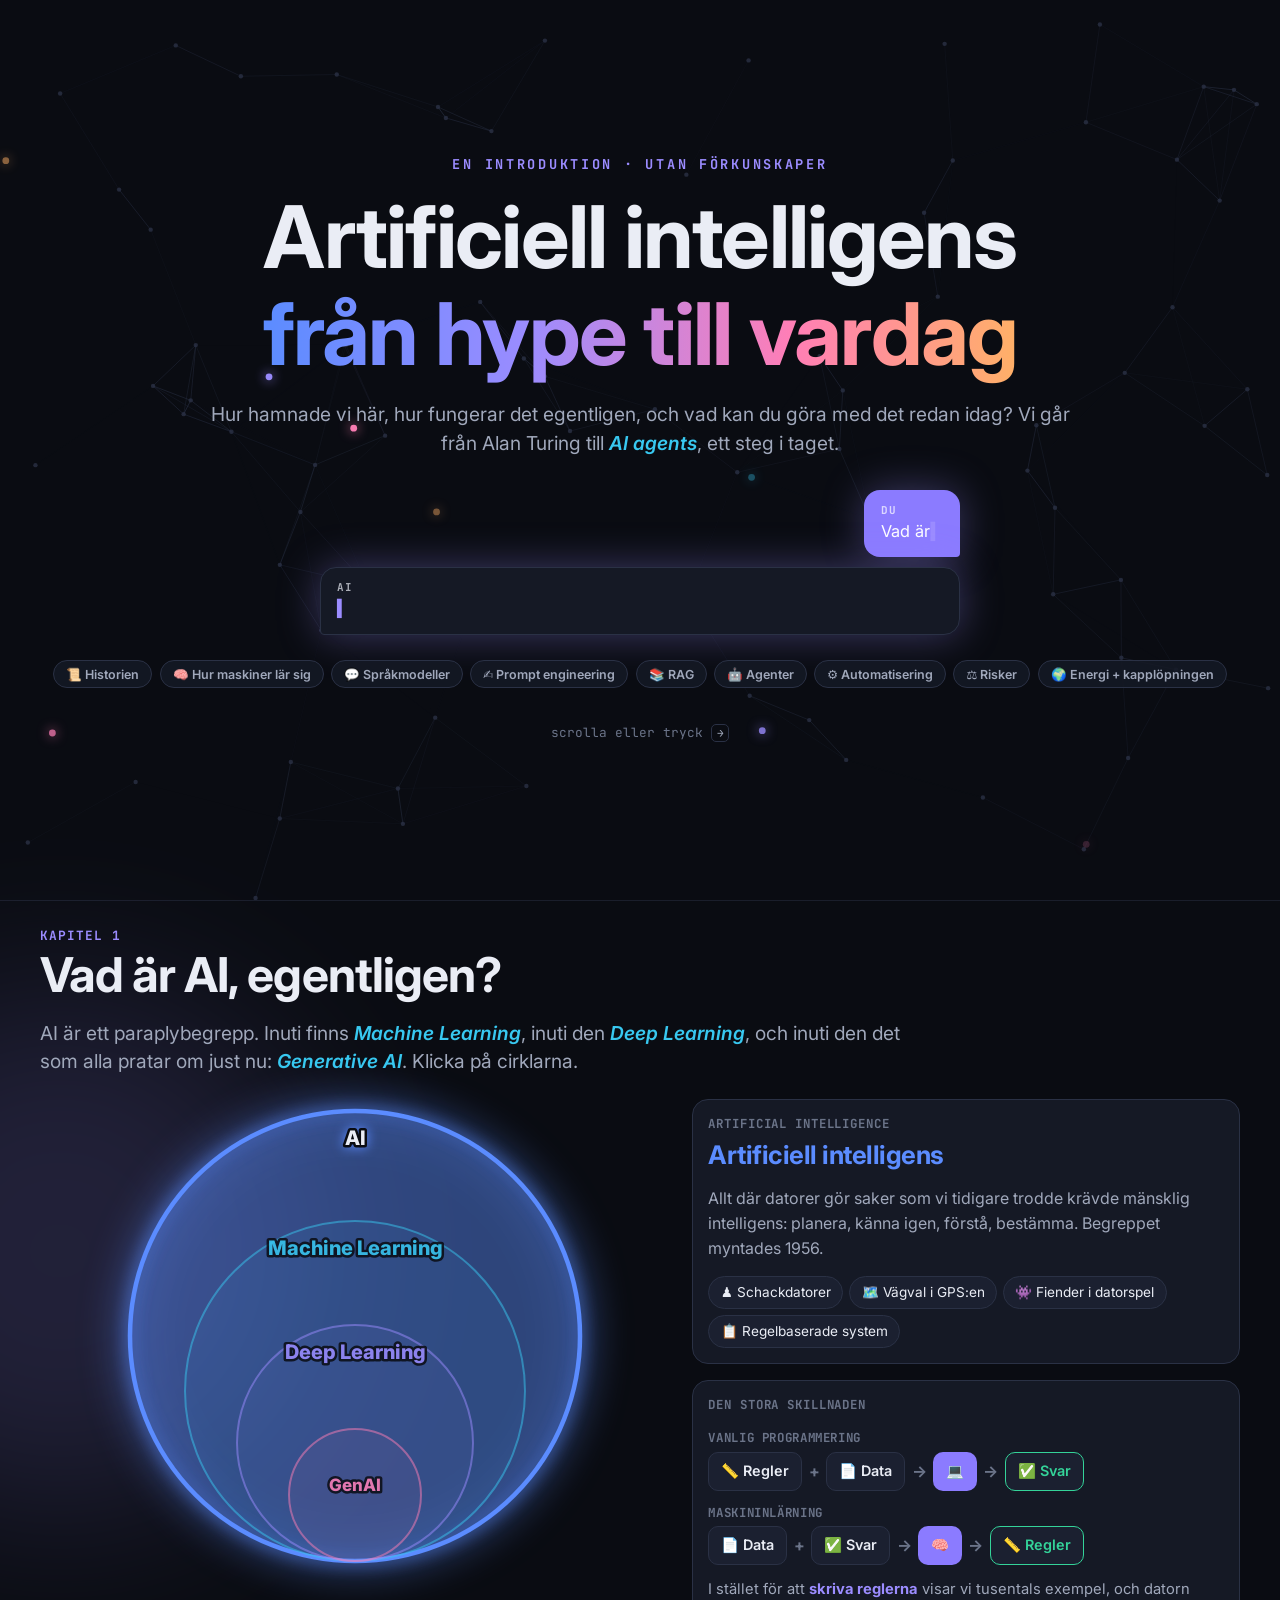
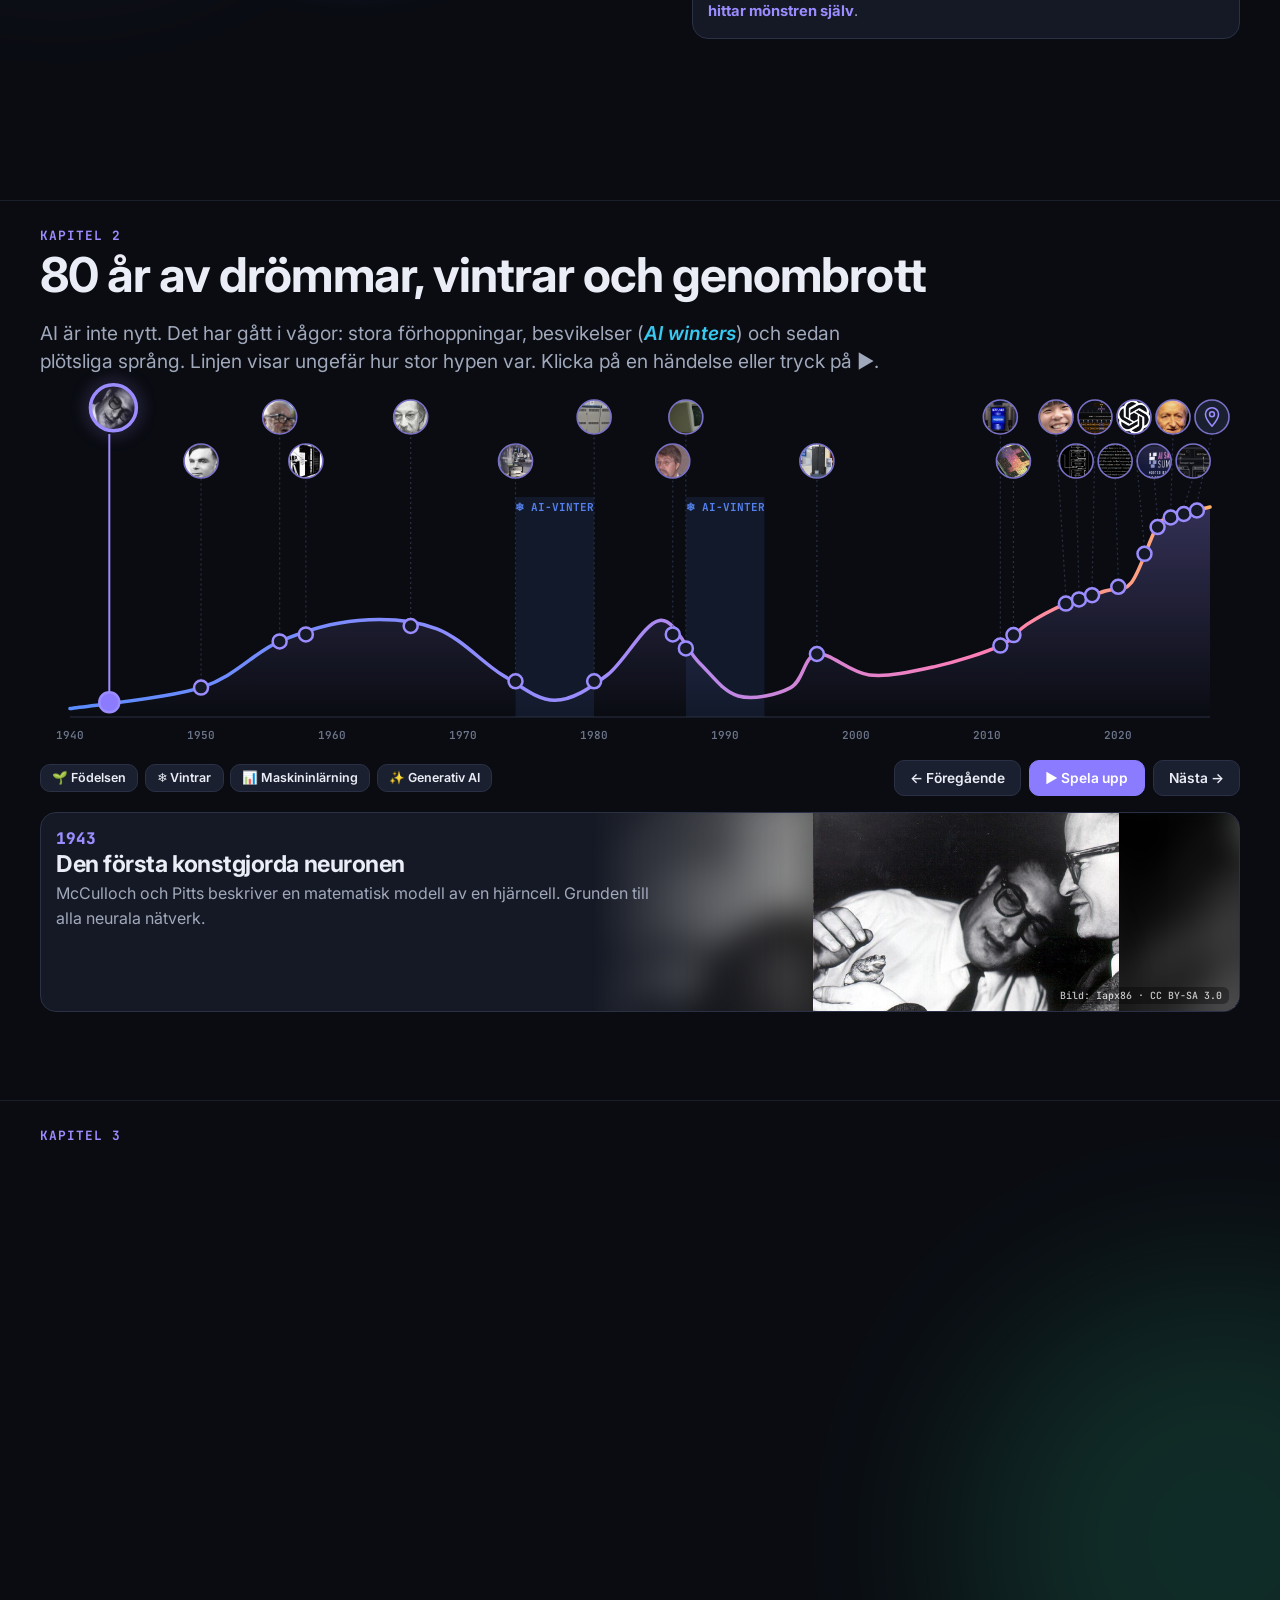
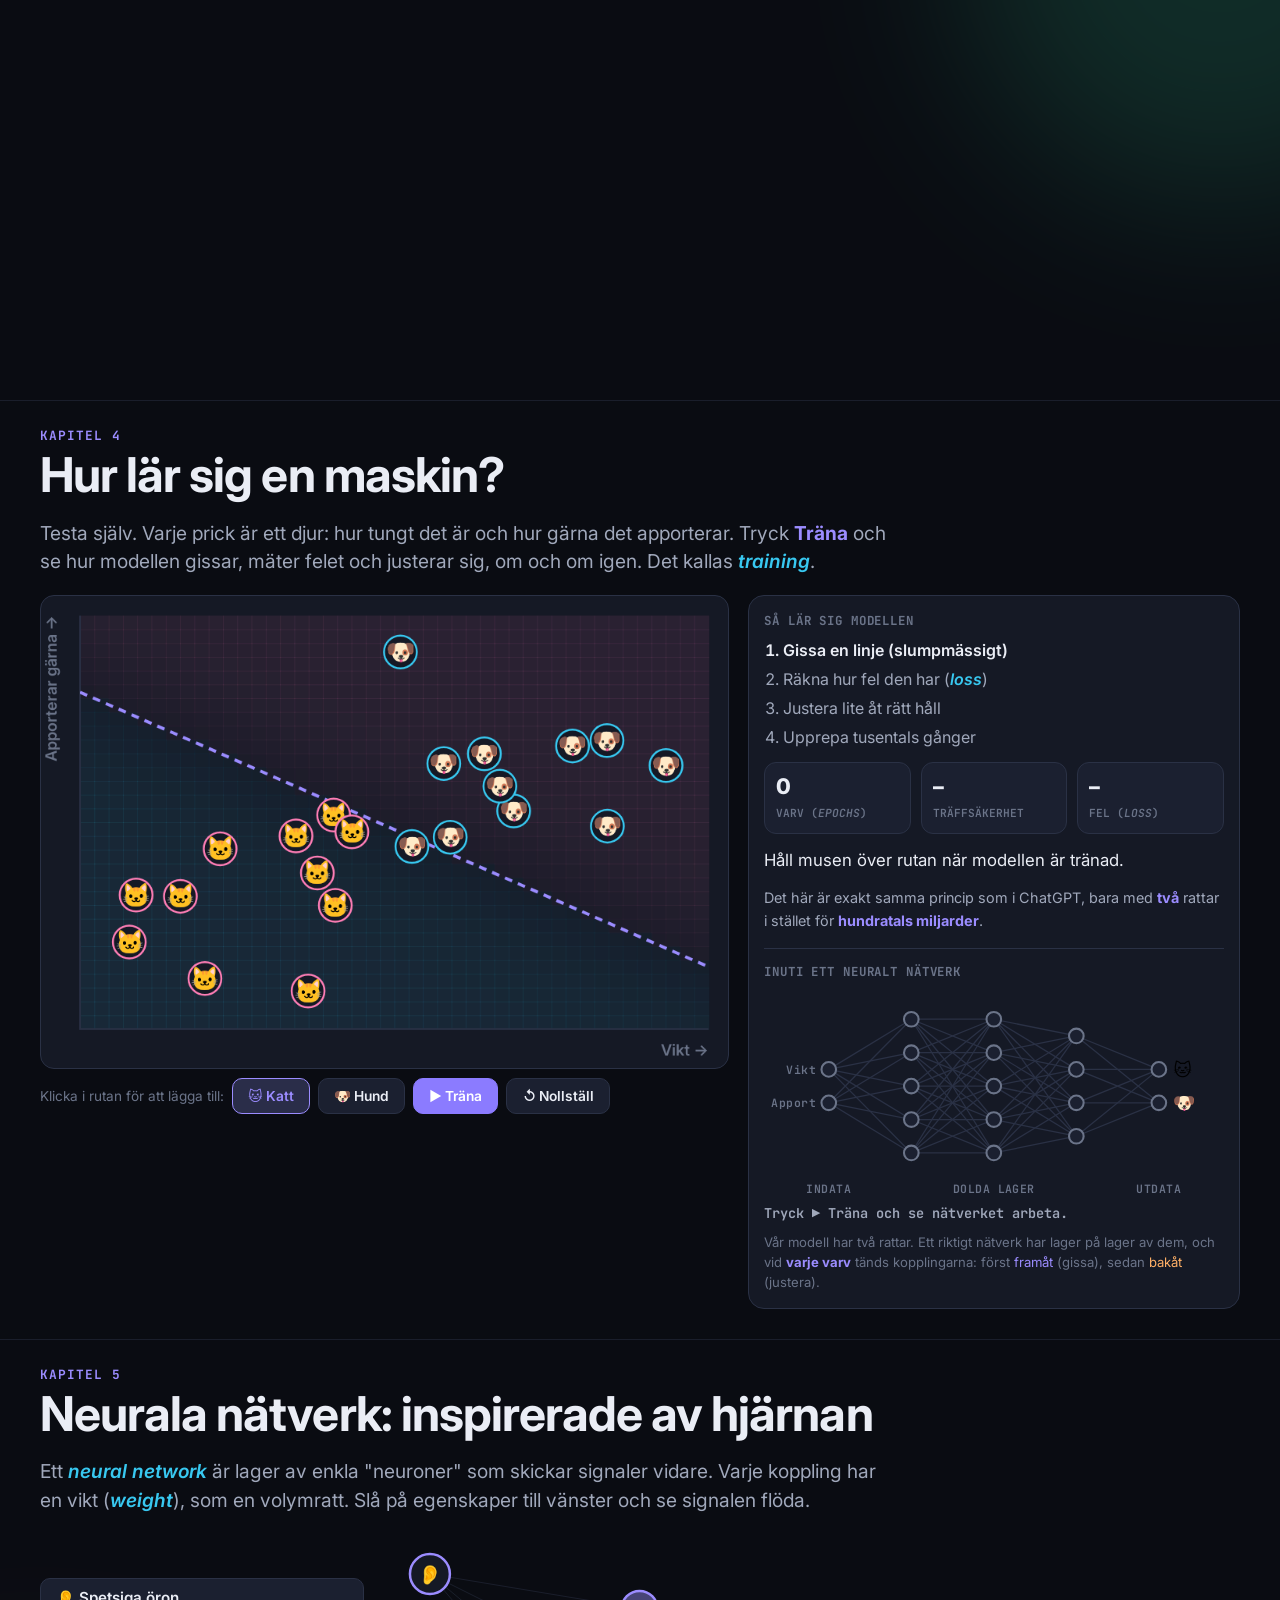
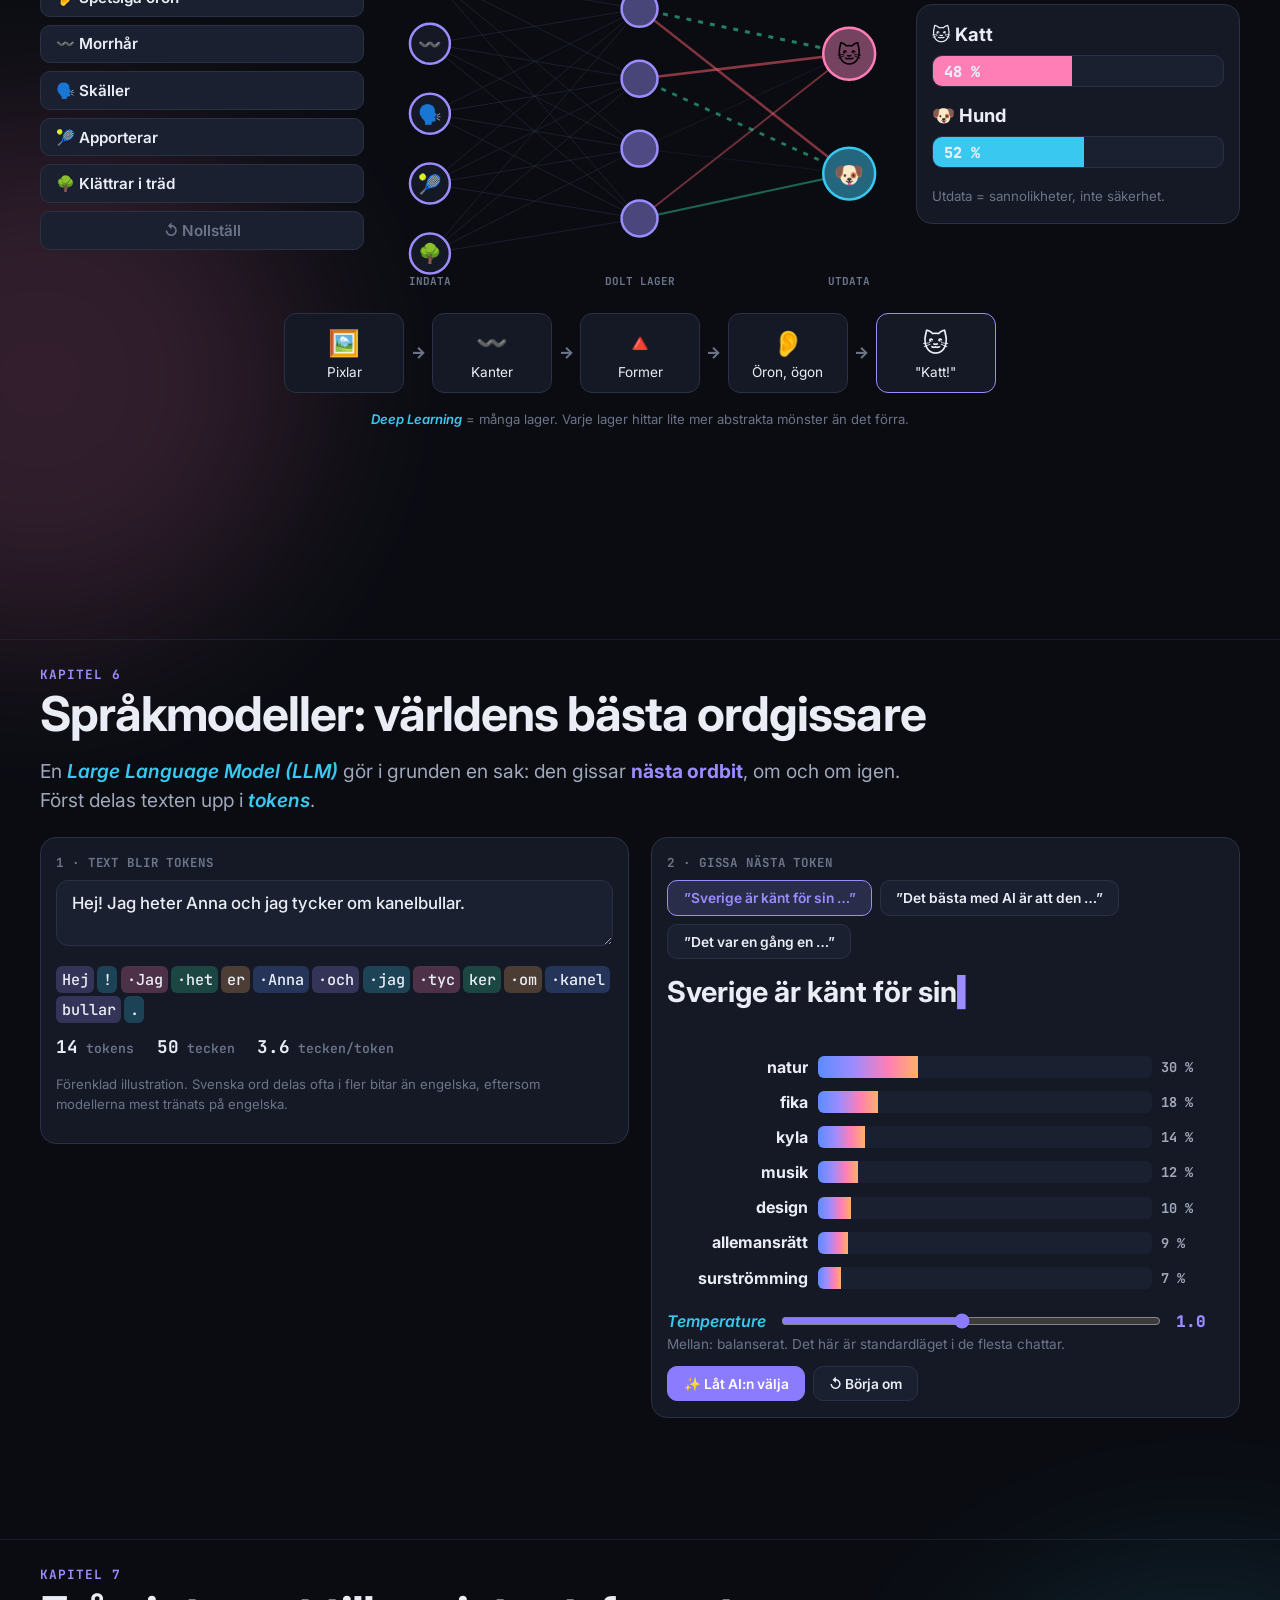
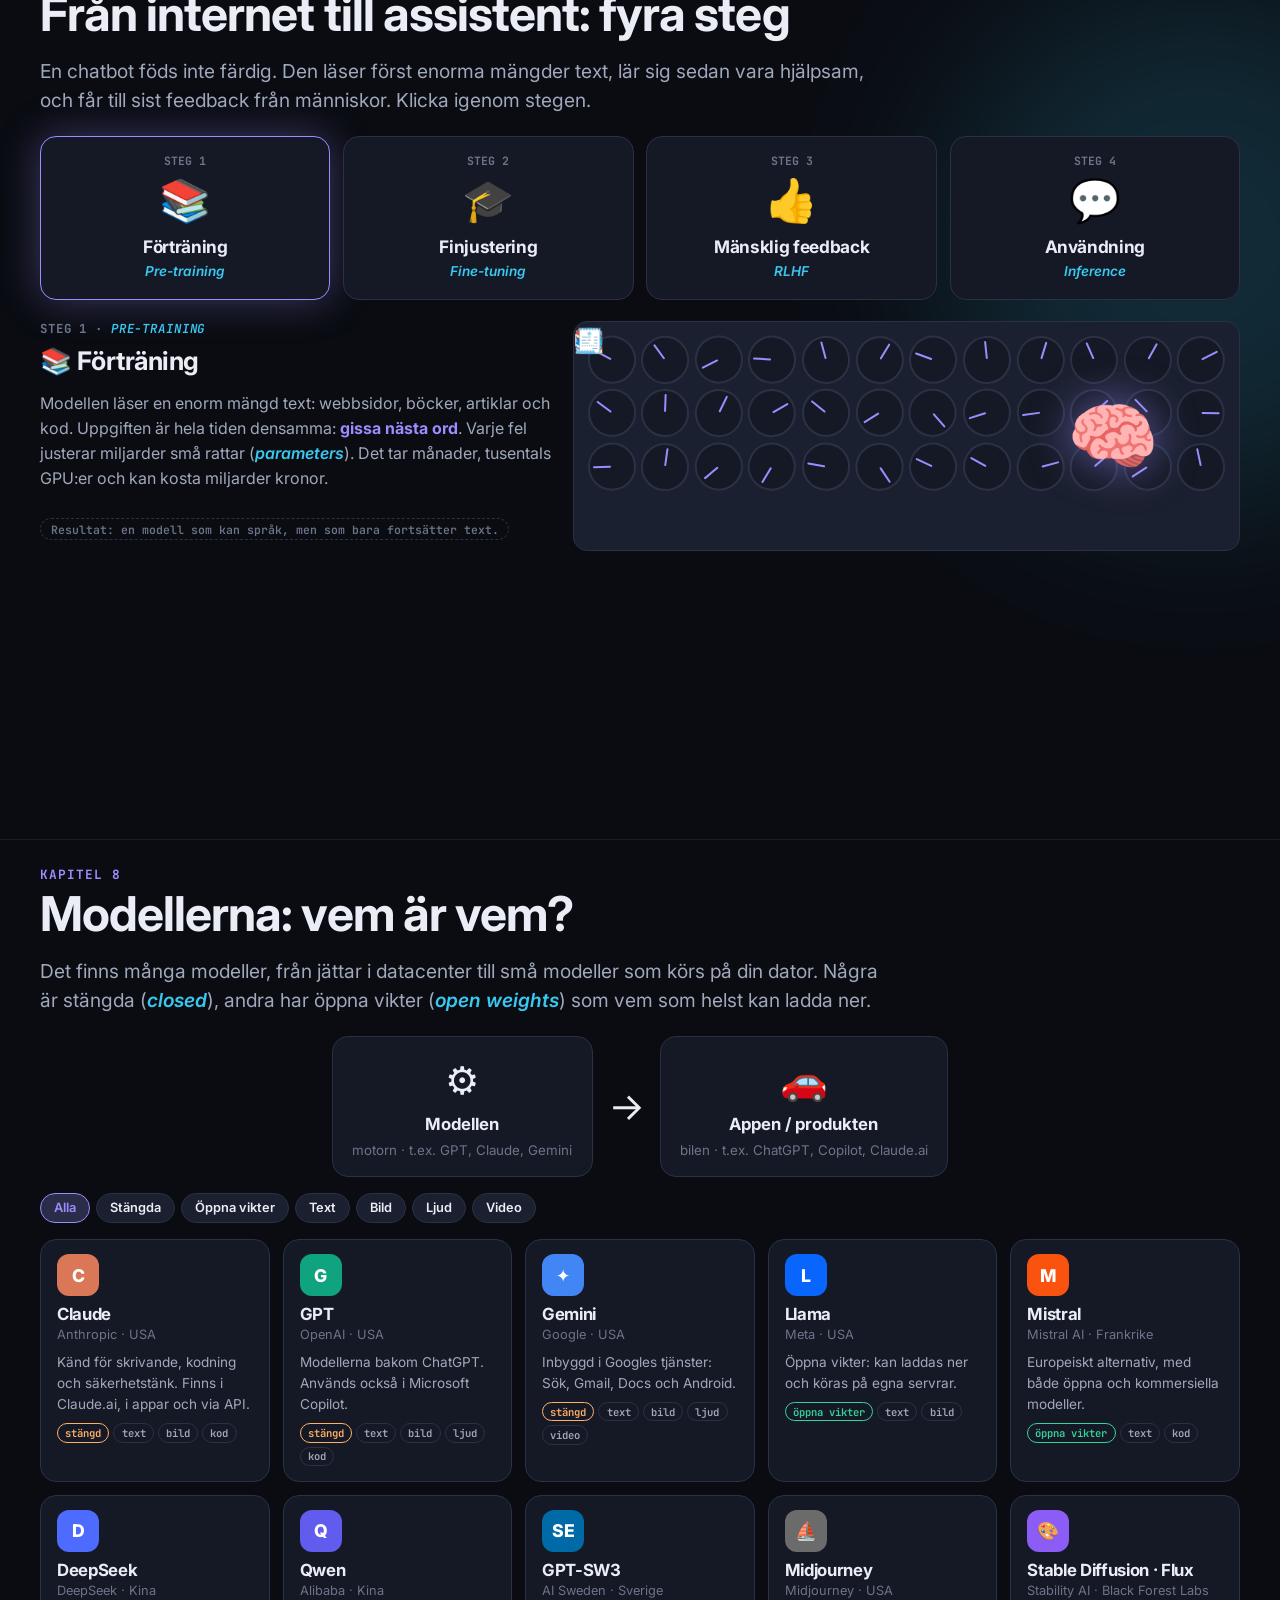
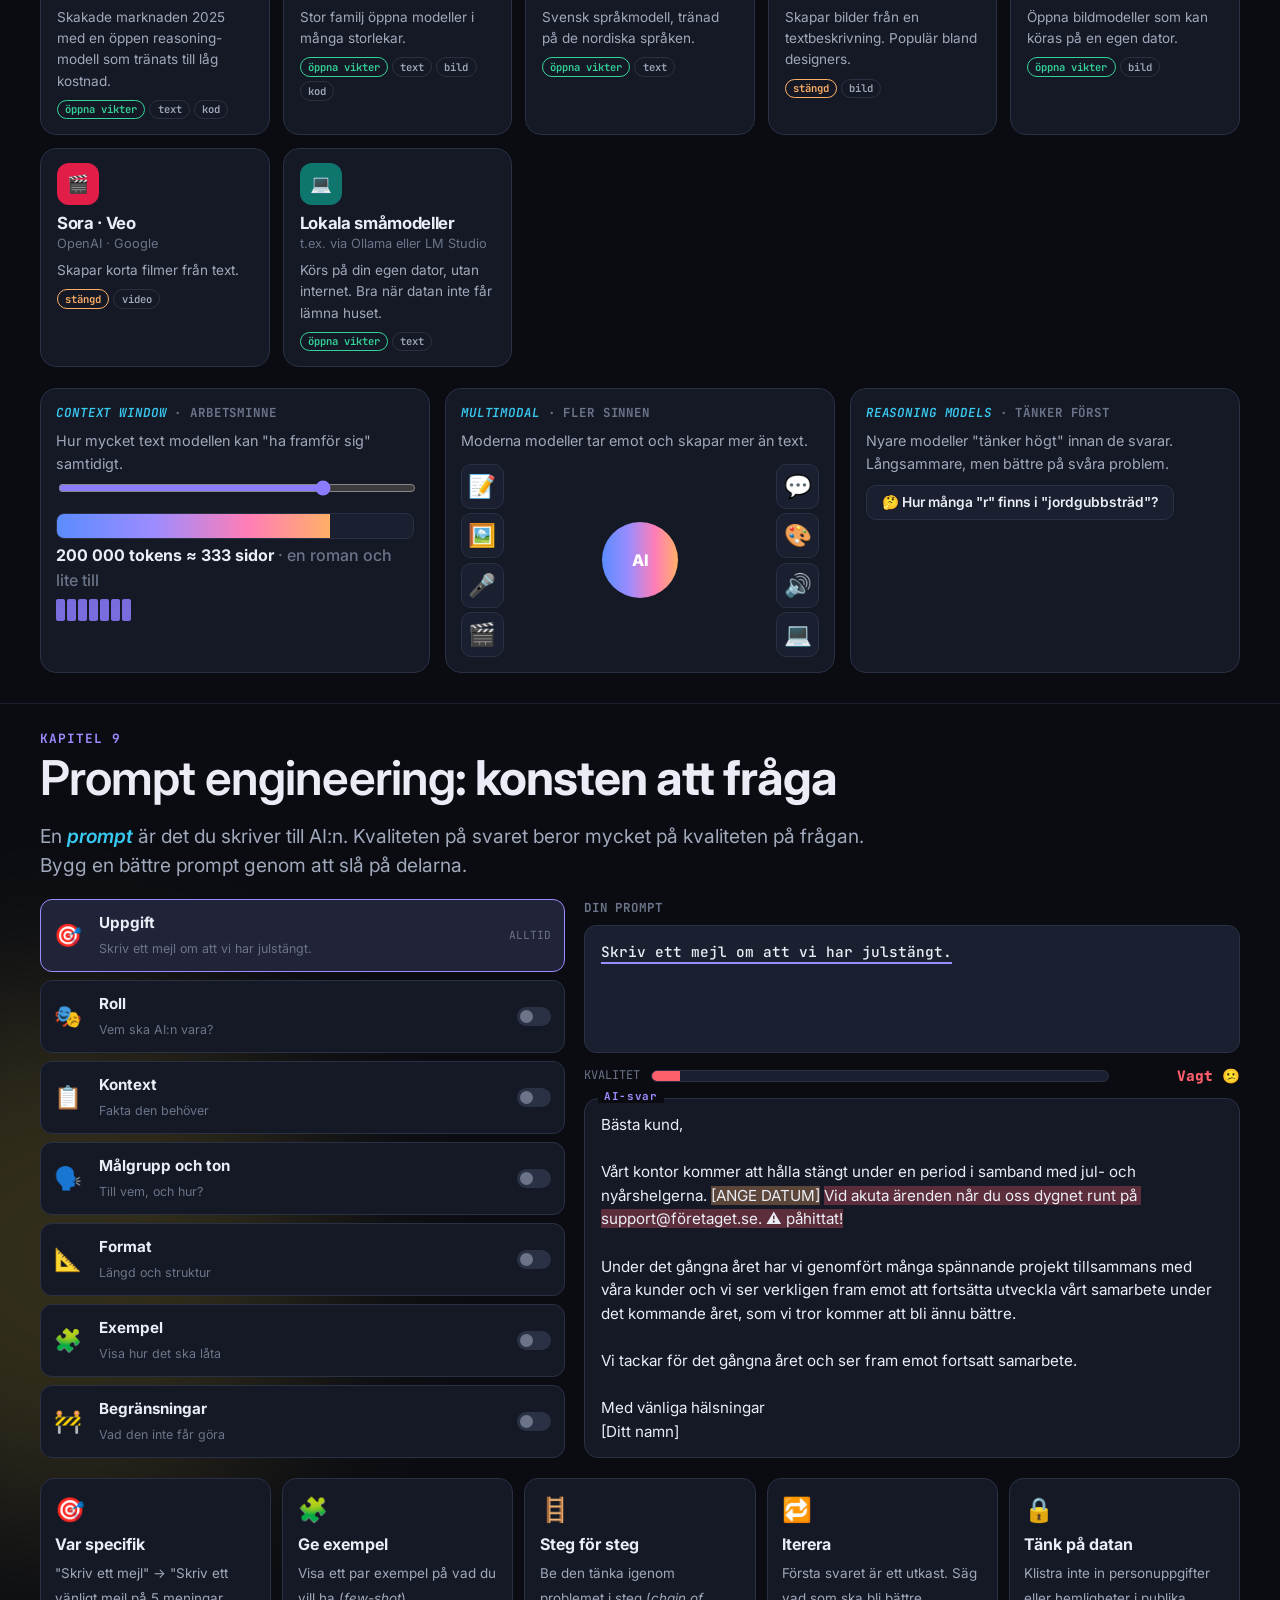
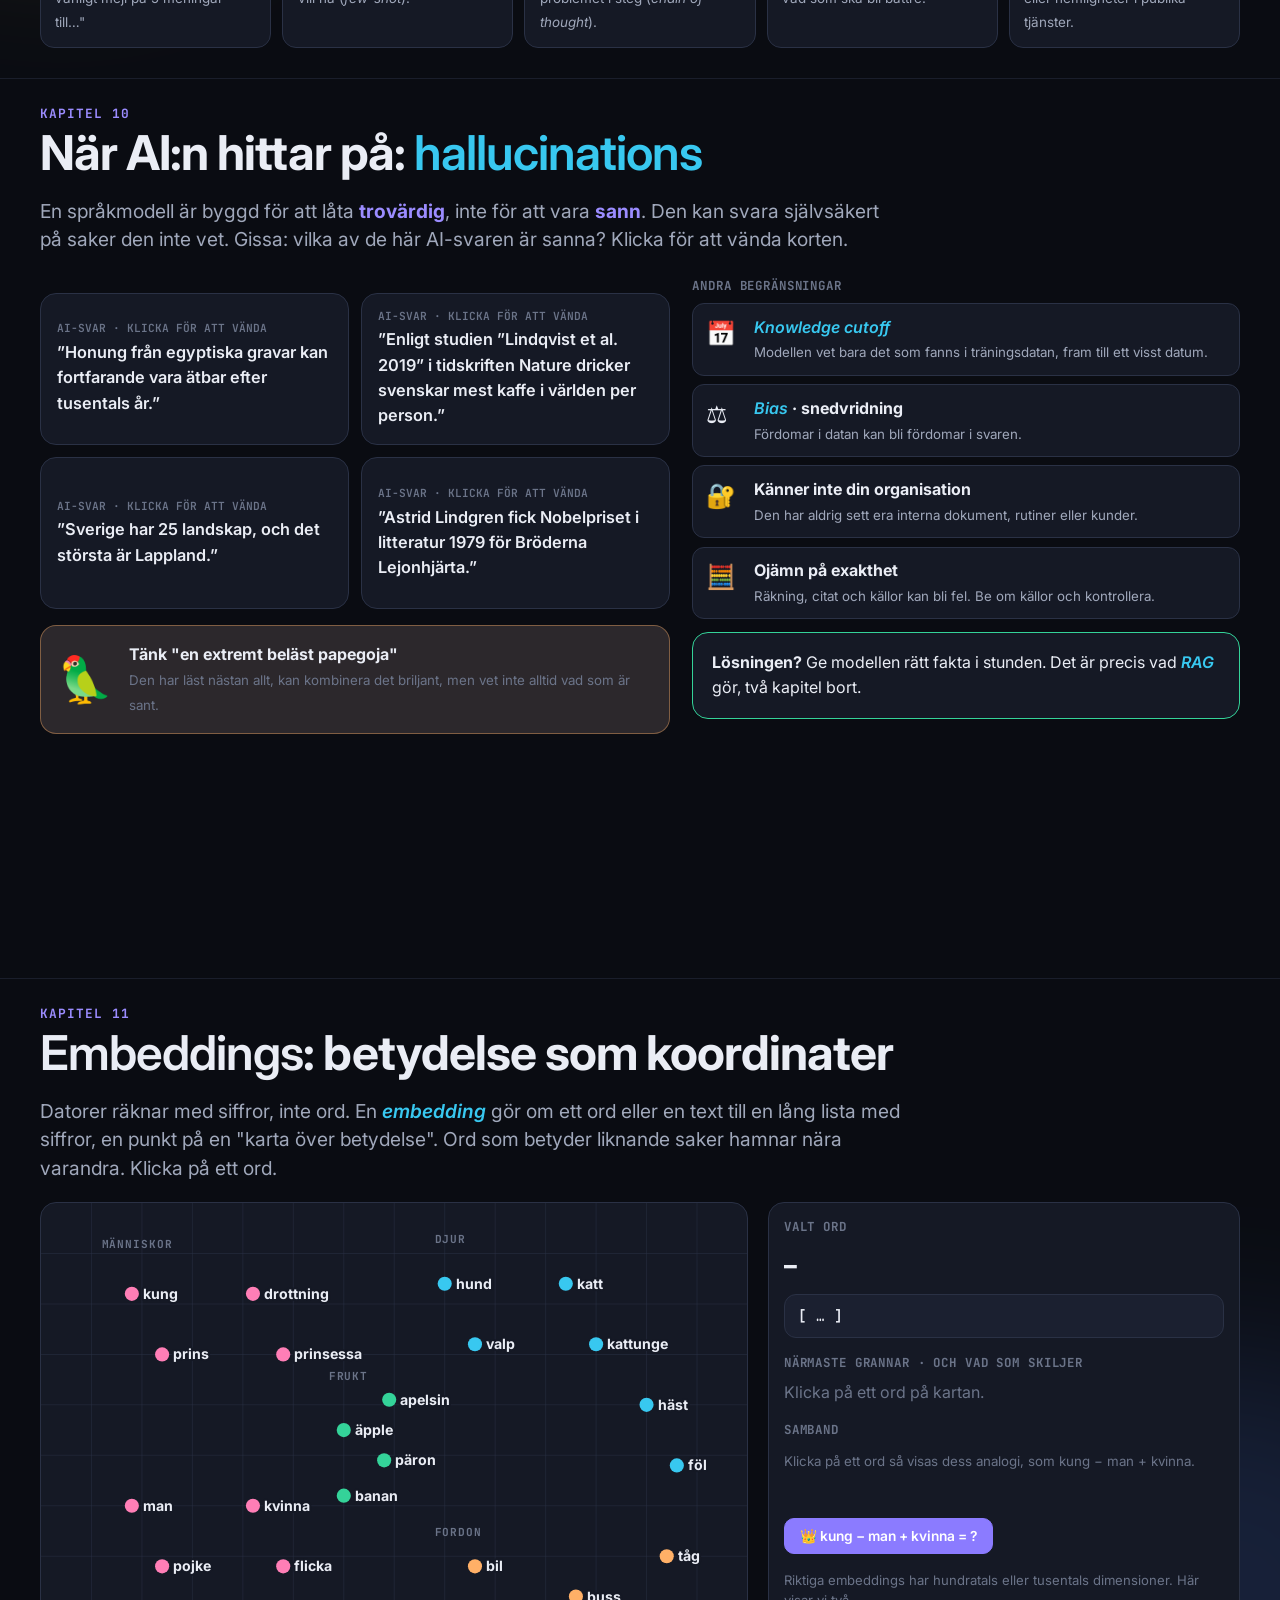
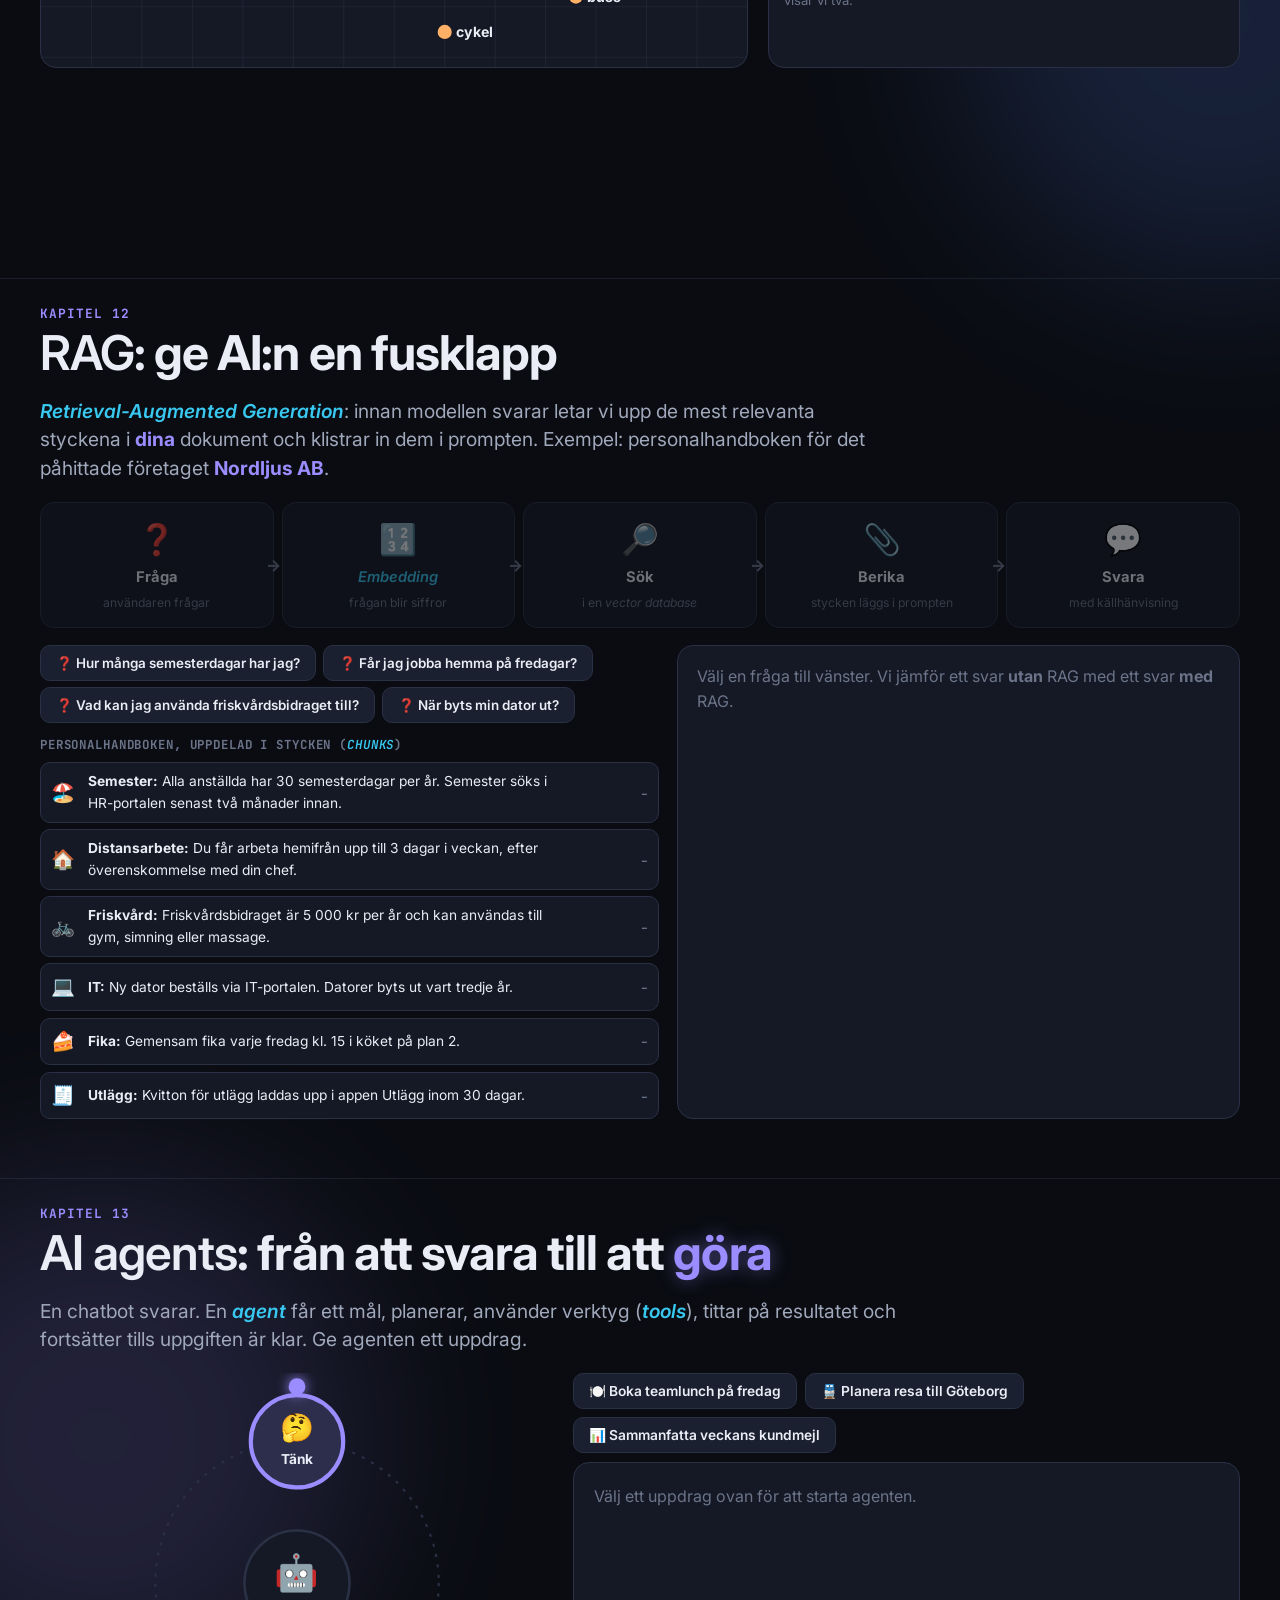
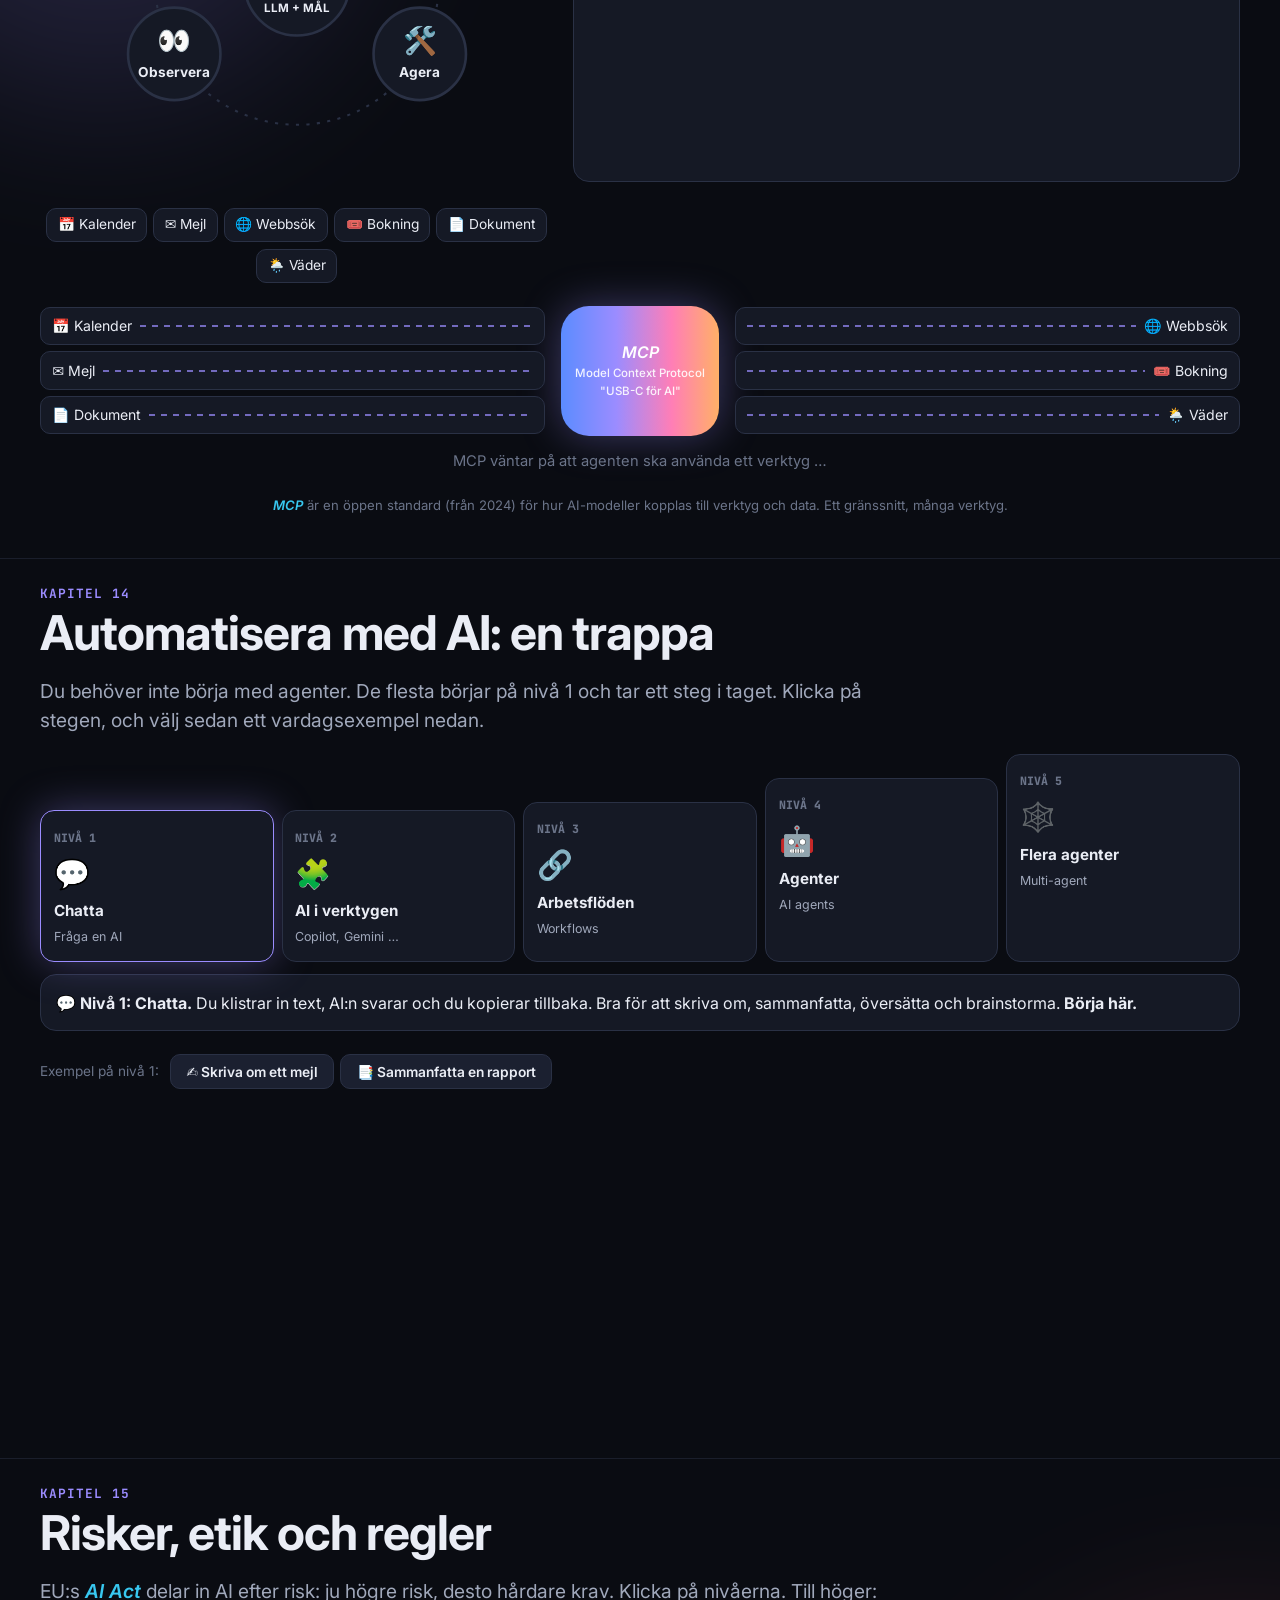
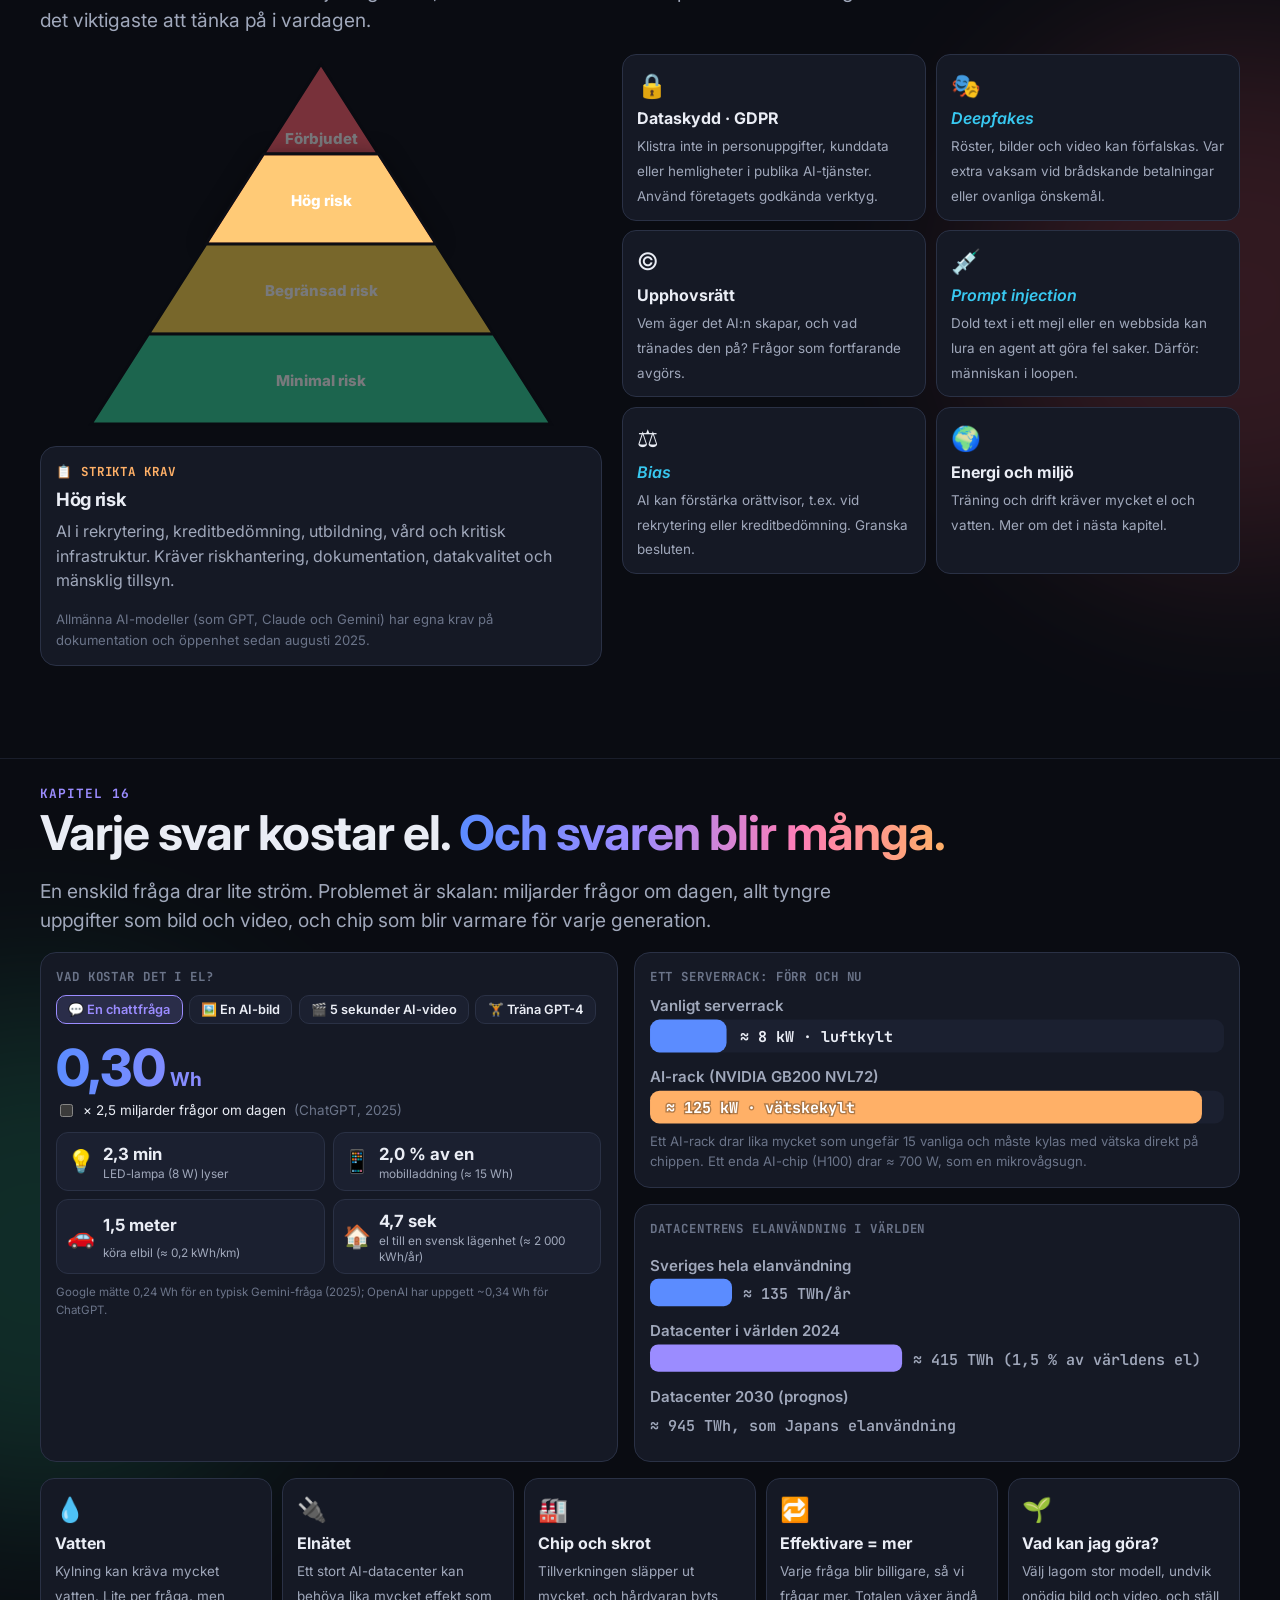
==== commit 0438d2e2: "Dark theme by default" ====
--- a/index.html
+++ b/index.html
@@ -10,7 +10,7 @@
   <link href="https://fonts.googleapis.com/css2?family=Inter:wght@400;500;600;700;800;900&family=JetBrains+Mono:wght@400;500;600;700;800&display=swap" rel="stylesheet" />
   <link rel="stylesheet" href="styles.css?v=18" />
   <script src="i18n.js?v=18"></script>
-  <script src="theme.js?v=18"></script>
+  <script src="theme.js?v=19"></script>
 </head>
 <body>
   <nav class="nav">
@@ -18,7 +18,7 @@
     <div class="chapters" id="chapterNav"></div>
     <a class="btn" href="talk.html" target="ai-talk" title="Öppna talk track i ett eget fönster">🎙 Talk track</a>
     <button id="notesBtn" title="Presentatörsanteckningar (N)">Anteckningar <span class="kbd">N</span></button>
-    <button data-theme-btn title="Tema">◐ System</button>
+    <button data-theme-btn title="Tema">☾ Mörkt</button>
     <button class="lang-btn" data-lang-btn title="Språk">SV</button>
   </nav>
   <div class="progress" id="progress"></div>
